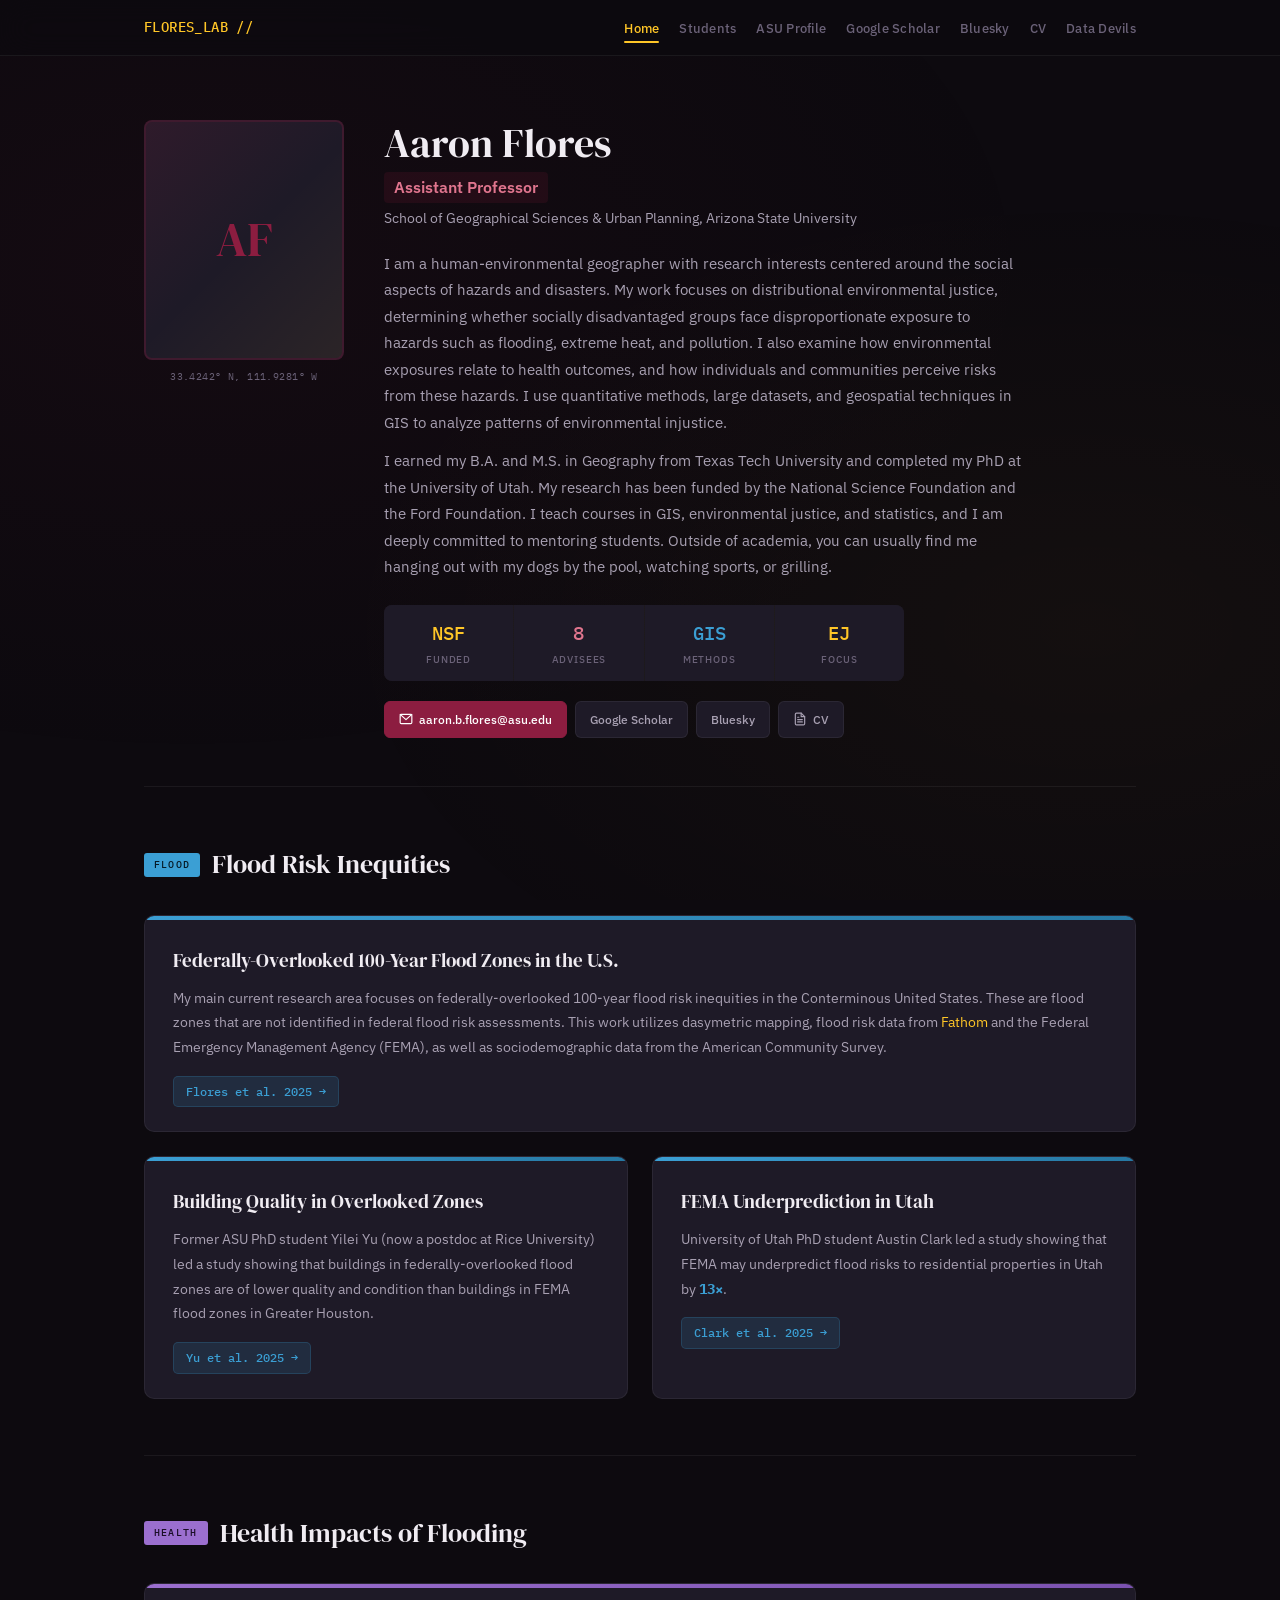
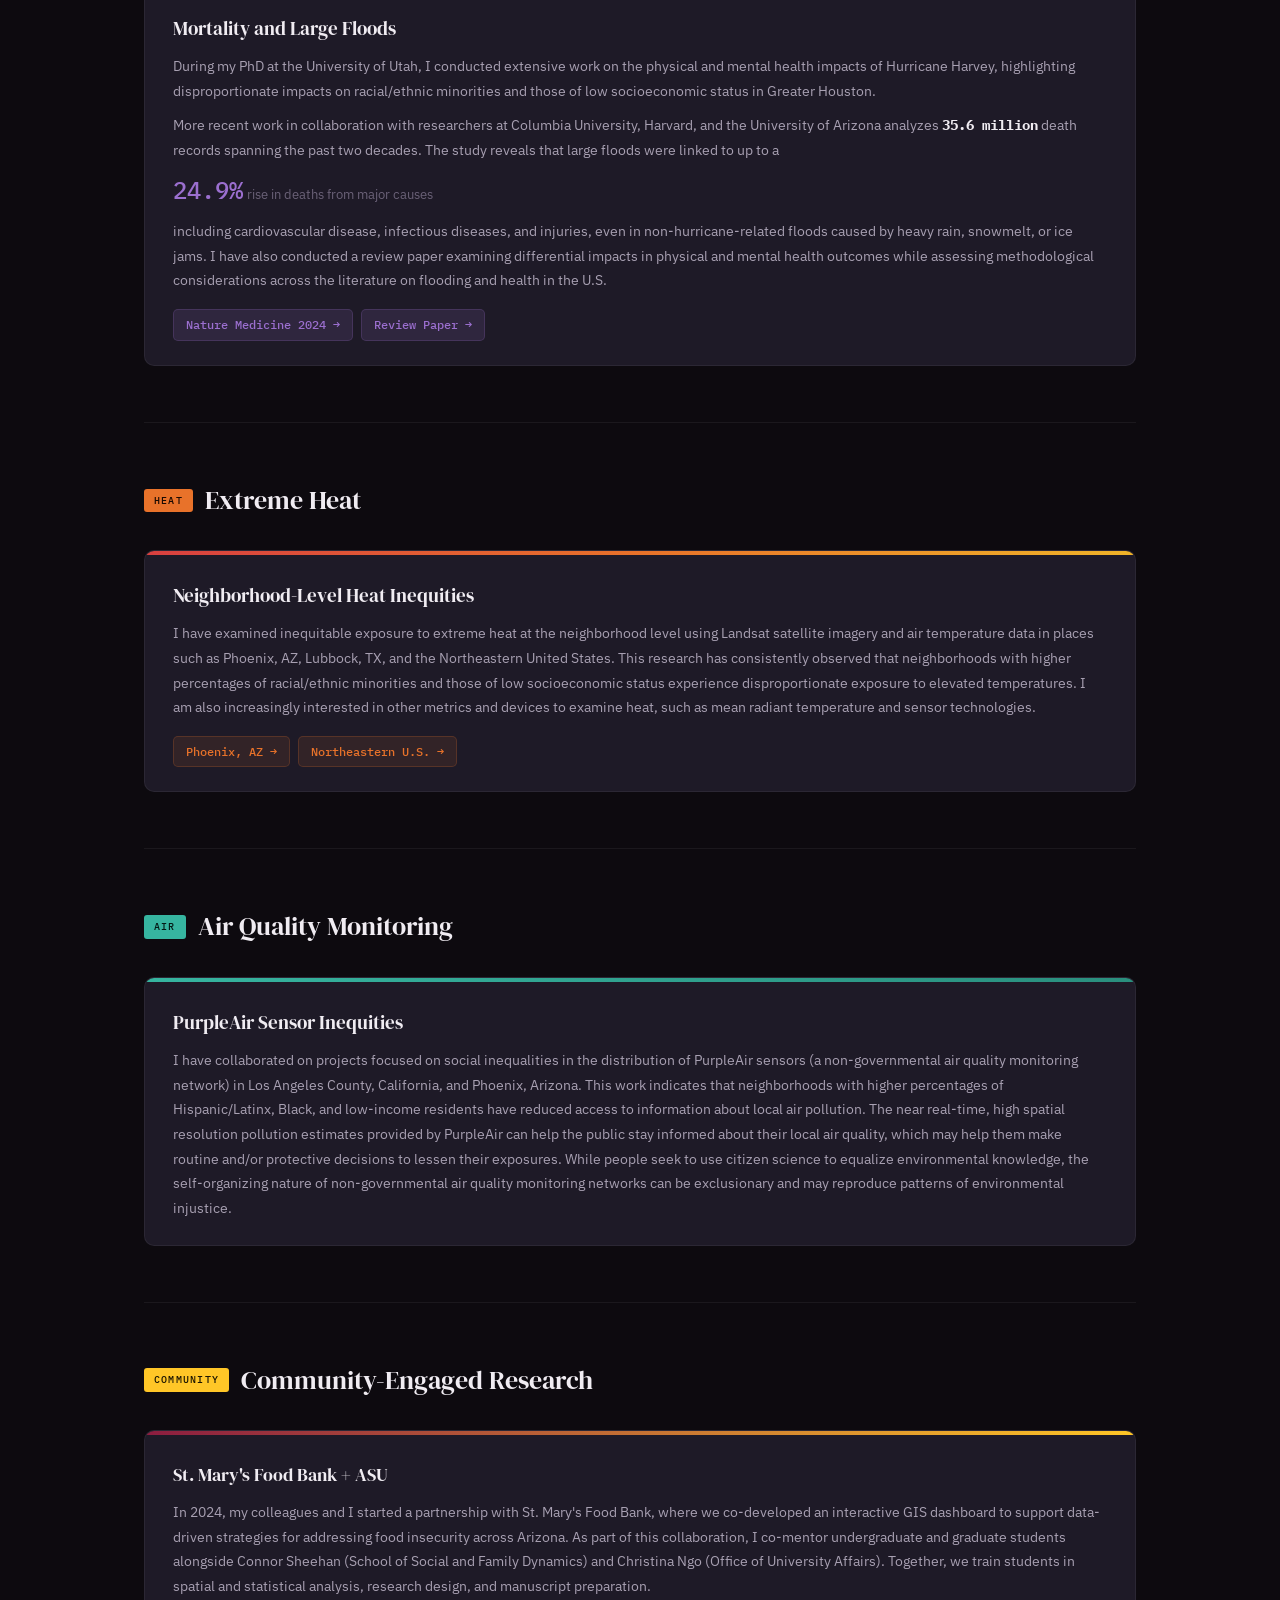
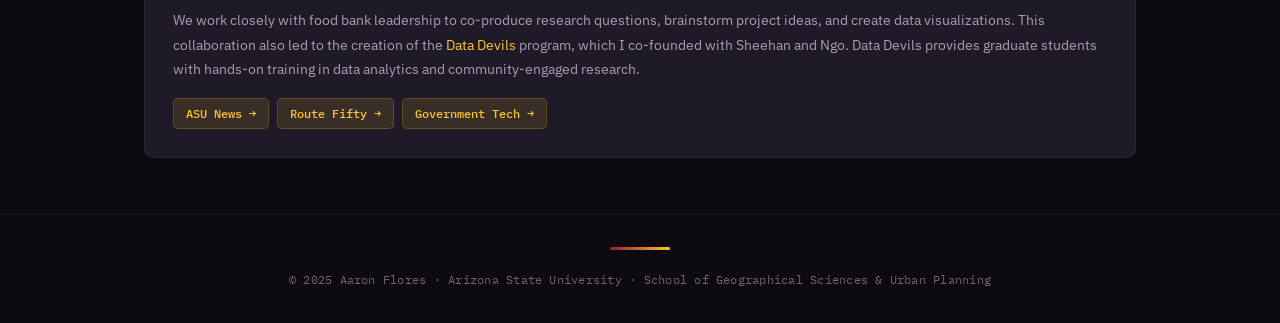
==== index.html @ 11b416b8 "initial site upload" ====
<!DOCTYPE html>
<html lang="en">
<head>
  <meta charset="UTF-8">
  <meta name="viewport" content="width=device-width, initial-scale=1.0">
  <title>Dr. Aaron Flores | Hazards, Environmental Justice & GIS</title>
  <meta name="description" content="Aaron Flores is an Assistant Professor at Arizona State University researching environmental justice, flood risk inequities, extreme heat, and health outcomes using GIS and spatial analysis.">
  <style>
/* ============================================
   Dr. Aaron Flores — Academic Site
   ASU Maroon & Gold + Hazards Theme
   ============================================ */

@import url('https://fonts.googleapis.com/css2?family=DM+Serif+Display&family=IBM+Plex+Sans:ital,wght@0,300;0,400;0,500;0,600;0,700;1,400&family=IBM+Plex+Mono:wght@400;500&display=swap');

*, *::before, *::after {
  box-sizing: border-box;
  margin: 0;
  padding: 0;
}

:root {
  /* ASU identity */
  --asu-maroon: #8C1D40;
  --asu-maroon-deep: #6A1631;
  --asu-maroon-glow: rgba(140, 29, 64, 0.15);
  --asu-maroon-subtle: rgba(140, 29, 64, 0.08);
  --asu-gold: #FFC627;
  --asu-gold-dim: #D4A520;
  --asu-gold-glow: rgba(255, 198, 39, 0.12);
  --asu-gold-subtle: rgba(255, 198, 39, 0.06);

  /* Core darks */
  --bg-deep: #0D0A0F;
  --bg-primary: #110E14;
  --bg-elevated: #181520;
  --bg-card: #1E1A27;
  --bg-card-hover: #252131;

  /* Hazard palette */
  --flood-blue: #3B9FD4;
  --flood-blue-dim: #2678A3;
  --flood-blue-glow: rgba(59, 159, 212, 0.14);

  --health-purple: #9B6FCF;
  --health-purple-dim: #7B52B0;
  --health-purple-glow: rgba(155, 111, 207, 0.14);

  --heat-orange: #E8722A;
  --heat-red: #D94040;
  --heat-yellow: #F0B429;

  --safe-teal: #36B5A0;
  --safe-teal-dim: rgba(54, 181, 160, 0.12);

  /* Text */
  --text-primary: #F0ECF2;
  --text-secondary: #A8A0B2;
  --text-muted: #6B6278;
  --text-accent: #FFC627;

  /* Borders */
  --border: rgba(255, 255, 255, 0.06);
  --border-accent: rgba(140, 29, 64, 0.3);
  --border-gold: rgba(255, 198, 39, 0.2);

  /* Fonts */
  --font-display: 'DM Serif Display', Georgia, serif;
  --font-body: 'IBM Plex Sans', system-ui, sans-serif;
  --font-mono: 'IBM Plex Mono', monospace;

  --max-width: 1040px;
  --nav-height: 56px;
}

html { scroll-behavior: smooth; }

body {
  font-family: var(--font-body);
  font-size: 16px;
  line-height: 1.7;
  color: var(--text-primary);
  background: var(--bg-deep);
  -webkit-font-smoothing: antialiased;
}

img { max-width: 100%; height: auto; display: block; }

a {
  color: var(--asu-gold);
  text-decoration: none;
  transition: color 0.2s;
}
a:hover { color: #FFD75C; }

::selection {
  background: rgba(140, 29, 64, 0.45);
  color: white;
}

body::before {
  content: '';
  position: fixed;
  inset: 0;
  background-image:
    radial-gradient(ellipse at 15% 30%, rgba(140, 29, 64, 0.06) 0%, transparent 55%),
    radial-gradient(ellipse at 85% 70%, rgba(255, 198, 39, 0.03) 0%, transparent 50%);
  pointer-events: none;
  z-index: 0;
}

/* ---- Navigation ---- */
.nav {
  position: sticky;
  top: 0;
  z-index: 100;
  background: rgba(13, 10, 15, 0.88);
  backdrop-filter: blur(16px);
  -webkit-backdrop-filter: blur(16px);
  border-bottom: 1px solid var(--border);
  height: var(--nav-height);
}

.nav-inner {
  max-width: var(--max-width);
  margin: 0 auto;
  padding: 0 1.5rem;
  height: 100%;
  display: flex;
  align-items: center;
  justify-content: space-between;
}

.nav-name {
  font-family: var(--font-mono);
  font-size: 0.85rem;
  font-weight: 500;
  color: var(--asu-gold);
  letter-spacing: 0.03em;
}

.nav-links {
  display: flex;
  align-items: center;
  gap: 1.25rem;
  list-style: none;
}

.nav-links a {
  font-size: 0.8rem;
  font-weight: 500;
  color: var(--text-muted);
  letter-spacing: 0.02em;
  padding: 6px 0;
  position: relative;
  transition: color 0.2s;
}
.nav-links a:hover { color: var(--text-secondary); }
.nav-links a.active { color: var(--asu-gold); }
.nav-links a.active::after {
  content: '';
  position: absolute;
  bottom: 0;
  left: 0; right: 0;
  height: 2px;
  background: var(--asu-gold);
  border-radius: 1px;
}

.nav-toggle {
  display: none;
  background: none;
  border: none;
  cursor: pointer;
  padding: 8px;
  color: var(--text-secondary);
}
.nav-toggle svg { width: 22px; height: 22px; }

/* ---- Layout ---- */
.container {
  max-width: var(--max-width);
  margin: 0 auto;
  padding: 0 1.5rem;
  position: relative;
  z-index: 1;
}

.section { padding: 3.5rem 0; }
.section + .section { border-top: 1px solid var(--border); }

/* ---- Section Headers ---- */
.section-header {
  display: flex;
  align-items: center;
  gap: 0.75rem;
  margin-bottom: 1.75rem;
}

.section-tag {
  font-family: var(--font-mono);
  font-size: 0.65rem;
  font-weight: 500;
  letter-spacing: 0.12em;
  text-transform: uppercase;
  padding: 3px 10px;
  border-radius: 3px;
  white-space: nowrap;
}

.section-tag.flood { background: var(--flood-blue); color: #061A26; }
.section-tag.health { background: var(--health-purple); color: #1A0E26; }
.section-tag.heat { background: var(--heat-orange); color: #1A0A02; }
.section-tag.air { background: var(--safe-teal); color: #041A16; }
.section-tag.community { background: var(--asu-gold); color: #1A1400; }
.section-tag.asu { background: var(--asu-maroon); color: #F0ECF2; }

.section-header h2 {
  font-family: var(--font-display);
  font-size: 1.6rem;
  font-weight: 400;
  color: var(--text-primary);
}

/* ---- Hero ---- */
.hero {
  padding: 4rem 0 3rem;
  border-bottom: 1px solid var(--border);
}

.hero-grid {
  display: grid;
  grid-template-columns: 200px 1fr;
  gap: 2.5rem;
  align-items: start;
}

.hero-photo {
  width: 200px;
  height: 240px;
  border-radius: 8px;
  object-fit: cover;
  border: 2px solid var(--border-accent);
}

.hero-photo-placeholder {
  width: 200px;
  height: 240px;
  border-radius: 8px;
  background: var(--bg-card);
  border: 2px solid var(--border-accent);
  display: flex;
  align-items: center;
  justify-content: center;
  position: relative;
  overflow: hidden;
}
.hero-photo-placeholder::before {
  content: '';
  position: absolute;
  inset: 0;
  background: linear-gradient(135deg, var(--asu-maroon-glow) 0%, transparent 50%, var(--asu-gold-subtle) 100%);
}
.hero-photo-placeholder span {
  font-family: var(--font-display);
  font-size: 3rem;
  color: var(--asu-maroon);
  position: relative;
  z-index: 1;
}

.hero-coords {
  font-family: var(--font-mono);
  font-size: 0.65rem;
  color: var(--text-muted);
  margin-top: 8px;
  text-align: center;
  letter-spacing: 0.04em;
}

.hero-text h1 {
  font-family: var(--font-display);
  font-size: 2.5rem;
  font-weight: 400;
  line-height: 1.15;
  margin-bottom: 0.35rem;
}

.hero-title-line {
  font-size: 1rem;
  font-weight: 600;
  color: #E0758E;
  background: var(--asu-maroon-glow);
  display: inline-block;
  padding: 2px 10px;
  border-radius: 4px;
  margin-bottom: 0.25rem;
}

.hero-dept {
  font-size: 0.88rem;
  color: var(--text-secondary);
  margin-bottom: 1.25rem;
}

.hero-bio {
  font-size: 0.92rem;
  color: var(--text-secondary);
  line-height: 1.8;
  max-width: 640px;
}
.hero-bio + .hero-bio { margin-top: 0.75rem; }

/* ---- Stat strip ---- */
.stat-strip {
  display: flex;
  gap: 1px;
  margin-top: 1.5rem;
  background: var(--border);
  border-radius: 8px;
  overflow: hidden;
  max-width: 520px;
}

.stat-item {
  flex: 1;
  background: var(--bg-card);
  padding: 12px 16px;
  text-align: center;
}

.stat-value {
  font-family: var(--font-mono);
  font-size: 1.2rem;
  font-weight: 500;
  color: var(--text-primary);
}
.stat-value.maroon { color: #E0758E; }
.stat-value.gold { color: var(--asu-gold); }
.stat-value.blue { color: var(--flood-blue); }
.stat-value.orange { color: var(--heat-orange); }
.stat-value.teal { color: var(--safe-teal); }
.stat-value.purple { color: var(--health-purple); }

.stat-label {
  font-size: 0.65rem;
  font-weight: 500;
  letter-spacing: 0.08em;
  text-transform: uppercase;
  color: var(--text-muted);
  margin-top: 2px;
}

/* ---- Pills ---- */
.pill-row {
  display: flex;
  flex-wrap: wrap;
  gap: 0.5rem;
  margin-top: 1.25rem;
}

.pill {
  display: inline-flex;
  align-items: center;
  gap: 6px;
  font-size: 0.78rem;
  font-weight: 500;
  padding: 7px 14px;
  border-radius: 6px;
  background: var(--bg-card);
  color: var(--text-secondary);
  border: 1px solid var(--border);
  transition: all 0.2s;
}
.pill:hover {
  background: var(--bg-card-hover);
  color: var(--text-primary);
  border-color: var(--border-gold);
}
.pill svg { width: 14px; height: 14px; flex-shrink: 0; }

.pill-accent {
  background: var(--asu-maroon);
  color: white;
  border-color: var(--asu-maroon);
}
.pill-accent:hover {
  background: var(--asu-maroon-deep);
  color: white;
  border-color: var(--asu-maroon-deep);
}

/* ---- Research Cards ---- */
.research-grid {
  display: grid;
  grid-template-columns: 1fr;
  gap: 1.5rem;
}

.research-card {
  background: var(--bg-card);
  border: 1px solid var(--border);
  border-radius: 10px;
  overflow: hidden;
  transition: border-color 0.3s, box-shadow 0.3s;
}
.research-card:hover {
  border-color: var(--border-accent);
  box-shadow: 0 4px 24px rgba(140, 29, 64, 0.08);
}

.research-card-accent { height: 4px; }
.research-card-accent.flood {
  background: linear-gradient(90deg, var(--flood-blue) 0%, var(--flood-blue-dim) 100%);
}
.research-card-accent.health {
  background: linear-gradient(90deg, var(--health-purple) 0%, var(--health-purple-dim) 100%);
}
.research-card-accent.heat {
  background: linear-gradient(90deg, var(--heat-red) 0%, var(--heat-orange) 50%, var(--heat-yellow) 100%);
}
.research-card-accent.air {
  background: linear-gradient(90deg, var(--safe-teal) 0%, #2A8F7E 100%);
}
.research-card-accent.asu {
  background: linear-gradient(90deg, var(--asu-maroon) 0%, var(--asu-gold) 100%);
}

.research-card-body {
  padding: 1.5rem 1.75rem;
}

.research-card-body h3 {
  font-family: var(--font-display);
  font-size: 1.2rem;
  font-weight: 400;
  color: var(--text-primary);
  margin-bottom: 0.6rem;
}

.research-card-body p {
  font-size: 0.88rem;
  color: var(--text-secondary);
  line-height: 1.75;
}
.research-card-body p + p { margin-top: 0.6rem; }

.research-card-img {
  width: 100%;
  height: 220px;
  object-fit: cover;
}

.pub-links {
  margin-top: 1rem;
  display: flex;
  flex-wrap: wrap;
  gap: 0.5rem;
}

.pub-link {
  font-family: var(--font-mono);
  font-size: 0.72rem;
  font-weight: 500;
  padding: 5px 12px;
  border-radius: 5px;
  transition: all 0.2s;
}

.pub-link.flood-link {
  background: var(--flood-blue-glow);
  color: var(--flood-blue);
  border: 1px solid rgba(59, 159, 212, 0.2);
}
.pub-link.flood-link:hover {
  background: var(--flood-blue);
  color: white;
  border-color: var(--flood-blue);
}

.pub-link.health-link {
  background: var(--health-purple-glow);
  color: var(--health-purple);
  border: 1px solid rgba(155, 111, 207, 0.2);
}
.pub-link.health-link:hover {
  background: var(--health-purple);
  color: white;
  border-color: var(--health-purple);
}

.pub-link.heat-link {
  background: rgba(232, 114, 42, 0.1);
  color: var(--heat-orange);
  border: 1px solid rgba(232, 114, 42, 0.2);
}
.pub-link.heat-link:hover {
  background: var(--heat-orange);
  color: white;
  border-color: var(--heat-orange);
}

.pub-link.teal-link {
  background: var(--safe-teal-dim);
  color: var(--safe-teal);
  border: 1px solid rgba(54, 181, 160, 0.2);
}
.pub-link.teal-link:hover {
  background: var(--safe-teal);
  color: white;
  border-color: var(--safe-teal);
}

/* ---- Two-column editorial ---- */
.editorial-row {
  display: grid;
  grid-template-columns: 1fr 1fr;
  gap: 1.5rem;
}

/* ---- Data callout ---- */
.data-callout {
  display: inline-flex;
  align-items: baseline;
  gap: 4px;
  margin: 0.5rem 0;
}
.data-callout .data-num {
  font-family: var(--font-mono);
  font-size: 1.5rem;
  font-weight: 500;
  color: var(--health-purple);
}
.data-callout .data-unit {
  font-size: 0.8rem;
  color: var(--text-muted);
}

/* ---- Community card ---- */
.community-card {
  background: var(--bg-card);
  border: 1px solid var(--border);
  border-radius: 10px;
  padding: 1.75rem;
  position: relative;
  overflow: hidden;
}
.community-card::before {
  content: '';
  position: absolute;
  top: 0; left: 0; right: 0;
  height: 4px;
  background: linear-gradient(90deg, var(--asu-maroon) 0%, var(--asu-gold) 100%);
}
.community-card h3 {
  font-family: var(--font-display);
  font-size: 1.15rem;
  font-weight: 400;
  color: var(--text-primary);
  margin-bottom: 0.6rem;
}
.community-card p {
  font-size: 0.88rem;
  color: var(--text-secondary);
  line-height: 1.75;
}
.community-card p + p { margin-top: 0.6rem; }

.media-links {
  margin-top: 1rem;
  display: flex;
  flex-wrap: wrap;
  gap: 0.5rem;
}

.media-link {
  font-family: var(--font-mono);
  font-size: 0.72rem;
  font-weight: 500;
  padding: 5px 12px;
  border-radius: 5px;
  background: var(--asu-gold-glow);
  color: var(--asu-gold);
  border: 1px solid var(--border-gold);
  transition: all 0.2s;
}
.media-link:hover {
  background: var(--asu-gold);
  color: #1A1400;
  border-color: var(--asu-gold);
}

/* ---- Students ---- */
.page-header { padding: 3rem 0 1rem; }
.page-header h1 {
  font-family: var(--font-display);
  font-size: 2rem;
  font-weight: 400;
}
.page-header p {
  font-size: 0.9rem;
  color: var(--text-secondary);
  margin-top: 0.4rem;
}

.students-grid {
  display: grid;
  grid-template-columns: 1fr;
  gap: 1.25rem;
}

.student-card {
  background: var(--bg-card);
  border: 1px solid var(--border);
  border-radius: 10px;
  overflow: hidden;
  display: flex;
  transition: border-color 0.3s, box-shadow 0.3s;
}
.student-card:hover {
  border-color: var(--border-accent);
  box-shadow: 0 4px 24px rgba(140, 29, 64, 0.06);
}

.student-photo {
  width: 180px;
  min-height: 220px;
  object-fit: cover;
  flex-shrink: 0;
}
.student-photo-placeholder {
  width: 180px;
  min-height: 220px;
  flex-shrink: 0;
  background: var(--bg-elevated);
  display: flex;
  align-items: center;
  justify-content: center;
  font-family: var(--font-display);
  font-size: 1.5rem;
  color: var(--text-muted);
  position: relative;
}
.student-photo-placeholder::after {
  content: '';
  position: absolute;
  inset: 0;
  background: linear-gradient(180deg, transparent 50%, var(--asu-maroon-subtle) 100%);
}

.student-info {
  padding: 1.25rem 1.5rem;
  flex: 1;
}
.student-name {
  font-family: var(--font-display);
  font-size: 1.1rem;
  font-weight: 400;
  color: var(--text-primary);
  margin-bottom: 0.2rem;
}
.student-program {
  font-family: var(--font-mono);
  font-size: 0.75rem;
  font-weight: 500;
  color: var(--asu-gold);
  margin-bottom: 0.15rem;
}
.student-committee {
  font-size: 0.75rem;
  color: var(--text-muted);
  margin-bottom: 0.65rem;
}
.student-bio {
  font-size: 0.84rem;
  color: var(--text-secondary);
  line-height: 1.75;
}

/* Alumni */
.alumni-section { padding: 2.5rem 0 3.5rem; }

.alumni-list {
  list-style: none;
  display: flex;
  flex-direction: column;
  gap: 0.75rem;
  margin-top: 1rem;
}
.alumni-item {
  display: flex;
  gap: 0.75rem;
  align-items: baseline;
  font-size: 0.88rem;
  color: var(--text-secondary);
  padding: 10px 14px;
  background: var(--bg-card);
  border-radius: 8px;
  border: 1px solid var(--border);
}
.alumni-item strong {
  color: var(--text-primary);
  font-weight: 600;
}
.alumni-degree {
  font-family: var(--font-mono);
  font-size: 0.7rem;
  font-weight: 500;
  padding: 2px 8px;
  border-radius: 4px;
  background: var(--asu-maroon-glow);
  color: #E0758E;
  white-space: nowrap;
}

/* ---- Footer ---- */
.footer {
  border-top: 1px solid var(--border);
  padding: 2rem 0;
  text-align: center;
}
.footer-inner {
  font-size: 0.75rem;
  color: var(--text-muted);
  font-family: var(--font-mono);
  letter-spacing: 0.02em;
}
.footer a { color: var(--text-muted); }
.footer a:hover { color: var(--asu-gold); }

.footer::before {
  content: '';
  display: block;
  width: 60px;
  height: 3px;
  background: linear-gradient(90deg, var(--asu-maroon), var(--asu-gold));
  border-radius: 2px;
  margin: 0 auto 1.25rem;
}

/* ---- Dashed grid line ---- */
.grid-line {
  width: 100%;
  height: 1px;
  background: repeating-linear-gradient(90deg, var(--border) 0px, var(--border) 4px, transparent 4px, transparent 8px);
  margin: 0.5rem 0;
}

/* ---- Responsive ---- */
@media (max-width: 768px) {
  .nav-links {
    display: none;
    position: absolute;
    top: var(--nav-height);
    left: 0; right: 0;
    background: rgba(13, 10, 15, 0.95);
    backdrop-filter: blur(16px);
    border-bottom: 1px solid var(--border);
    flex-direction: column;
    padding: 1rem 1.5rem;
    gap: 0.75rem;
  }
  .nav-links.open { display: flex; }
  .nav-toggle { display: block; }
  .nav-inner { position: relative; }

  .hero-grid {
    grid-template-columns: 1fr;
    text-align: center;
  }
  .hero-photo-col { justify-self: center; }
  .hero-photo, .hero-photo-placeholder { width: 160px; height: 190px; }
  .hero-bio { max-width: 100%; }
  .stat-strip { max-width: 100%; }
  .pill-row { justify-content: center; }
  .hero-text h1 { font-size: 1.8rem; }

  .editorial-row { grid-template-columns: 1fr; }

  .student-card { flex-direction: column; }
  .student-photo, .student-photo-placeholder {
    width: 100%;
    min-height: 140px;
    height: 140px;
  }
}

@media (max-width: 480px) {
  .stat-strip { flex-wrap: wrap; }
  .stat-item { flex: 1 1 45%; }
}

</style>
</head>
<body>

  <!-- Navigation -->
  <nav class="nav">
    <div class="nav-inner">
      <a href="index.html" class="nav-name">FLORES_LAB //</a>
      <button class="nav-toggle" aria-label="Toggle navigation" onclick="document.querySelector('.nav-links').classList.toggle('open')">
        <svg viewBox="0 0 24 24" fill="none" stroke="currentColor" stroke-width="2" stroke-linecap="round">
          <line x1="3" y1="6" x2="21" y2="6"/>
          <line x1="3" y1="12" x2="21" y2="12"/>
          <line x1="3" y1="18" x2="21" y2="18"/>
        </svg>
      </button>
      <ul class="nav-links">
        <li><a href="index.html" class="active">Home</a></li>
        <li><a href="students.html">Students</a></li>
        <li><a href="https://search.asu.edu/profile/3269825" target="_blank" rel="noopener">ASU Profile</a></li>
        <li><a href="https://scholar.google.com/citations?user=OSSzZk4AAAAJ&hl=en&oi=ao" target="_blank" rel="noopener">Google Scholar</a></li>
        <li><a href="https://bsky.app/profile/aaflores.bsky.social" target="_blank" rel="noopener">Bluesky</a></li>
        <li><a href="files/Flores_CV.pdf" target="_blank" rel="noopener">CV</a></li>
        <li><a href="https://thesanfordschool.asu.edu/data-devils" target="_blank" rel="noopener">Data Devils</a></li>
      </ul>
    </div>
  </nav>

  <main class="container">

    <!-- ==================== HERO ==================== -->
    <section class="hero">
      <div class="hero-grid">
        <div class="hero-photo-col">
          <!-- Replace with your photo: <img src="images/headshot.jpg" alt="Dr. Aaron Flores" class="hero-photo"> -->
          <div class="hero-photo-placeholder"><span>AF</span></div>
          <p class="hero-coords">33.4242&deg; N, 111.9281&deg; W</p>
        </div>
        <div class="hero-text">
          <h1>Aaron Flores</h1>
          <p class="hero-title-line">Assistant Professor</p>
          <p class="hero-dept">School of Geographical Sciences &amp; Urban Planning, Arizona State University</p>

          <p class="hero-bio">
            I am a human-environmental geographer with research interests centered around the social aspects of hazards and disasters. My work focuses on distributional environmental justice, determining whether socially disadvantaged groups face disproportionate exposure to hazards such as flooding, extreme heat, and pollution. I also examine how environmental exposures relate to health outcomes, and how individuals and communities perceive risks from these hazards. I use quantitative methods, large datasets, and geospatial techniques in GIS to analyze patterns of environmental injustice.
          </p>
          <p class="hero-bio">
            I earned my B.A. and M.S. in Geography from Texas Tech University and completed my PhD at the University of Utah. My research has been funded by the National Science Foundation and the Ford Foundation. I teach courses in GIS, environmental justice, and statistics, and I am deeply committed to mentoring students. Outside of academia, you can usually find me hanging out with my dogs by the pool, watching sports, or grilling.
          </p>

          <!-- Stat strip -->
          <div class="stat-strip">
            <div class="stat-item">
              <div class="stat-value gold">NSF</div>
              <div class="stat-label">Funded</div>
            </div>
            <div class="stat-item">
              <div class="stat-value maroon">8</div>
              <div class="stat-label">Advisees</div>
            </div>
            <div class="stat-item">
              <div class="stat-value blue">GIS</div>
              <div class="stat-label">Methods</div>
            </div>
            <div class="stat-item">
              <div class="stat-value gold">EJ</div>
              <div class="stat-label">Focus</div>
            </div>
          </div>

          <div class="pill-row">
            <a href="mailto:aaron.b.flores@asu.edu" class="pill pill-accent">
              <svg viewBox="0 0 24 24" fill="none" stroke="currentColor" stroke-width="2" stroke-linecap="round" stroke-linejoin="round"><rect x="2" y="4" width="20" height="16" rx="2"/><path d="M22 4L12 13 2 4"/></svg>
              aaron.b.flores@asu.edu
            </a>
            <a href="https://scholar.google.com/citations?user=OSSzZk4AAAAJ&hl=en&oi=ao" target="_blank" rel="noopener" class="pill">Google Scholar</a>
            <a href="https://bsky.app/profile/aaflores.bsky.social" target="_blank" rel="noopener" class="pill">Bluesky</a>
            <a href="files/Flores_CV.pdf" target="_blank" rel="noopener" class="pill">
              <svg viewBox="0 0 24 24" fill="none" stroke="currentColor" stroke-width="2" stroke-linecap="round" stroke-linejoin="round"><path d="M14 2H6a2 2 0 0 0-2 2v16a2 2 0 0 0 2 2h12a2 2 0 0 0 2-2V8z"/><polyline points="14 2 14 8 20 8"/><line x1="16" y1="13" x2="8" y2="13"/><line x1="16" y1="17" x2="8" y2="17"/><polyline points="10 9 9 9 8 9"/></svg>
              CV
            </a>
          </div>
        </div>
      </div>
    </section>

    <!-- ==================== FLOOD RISK ==================== -->
    <section class="section" id="flood-risk">
      <div class="section-header">
        <span class="section-tag flood">Flood</span>
        <h2>Flood Risk Inequities</h2>
      </div>
      <div class="research-grid">
        <div class="research-card">
          <div class="research-card-accent flood"></div>
          <!-- Replace: <img src="images/flood-risk.jpg" alt="Flood risk map of the U.S." class="research-card-img"> -->
          <div class="research-card-body">
            <h3>Federally-Overlooked 100-Year Flood Zones in the U.S.</h3>
            <p>
              My main current research area focuses on federally-overlooked 100-year flood risk inequities in the Conterminous United States. These are flood zones that are not identified in federal flood risk assessments. This work utilizes dasymetric mapping, flood risk data from <a href="https://www.fathom.global/" target="_blank" rel="noopener">Fathom</a> and the Federal Emergency Management Agency (FEMA), as well as sociodemographic data from the American Community Survey.
            </p>
            <div class="pub-links">
              <a href="https://doi.org/10.1038/s41598-025-95120-9" target="_blank" rel="noopener" class="pub-link flood-link">Flores et al. 2025 &rarr;</a>
            </div>
          </div>
        </div>

        <div class="editorial-row">
          <div class="research-card">
            <div class="research-card-accent flood"></div>
            <div class="research-card-body">
              <h3>Building Quality in Overlooked Zones</h3>
              <p>
                Former ASU PhD student Yilei Yu (now a postdoc at Rice University) led a study showing that buildings in federally-overlooked flood zones are of lower quality and condition than buildings in FEMA flood zones in Greater Houston.
              </p>
              <div class="pub-links">
                <a href="https://doi.org/10.1007/s11111-025-00485-8" target="_blank" rel="noopener" class="pub-link flood-link">Yu et al. 2025 &rarr;</a>
              </div>
            </div>
          </div>
          <div class="research-card">
            <div class="research-card-accent flood"></div>
            <div class="research-card-body">
              <h3>FEMA Underprediction in Utah</h3>
              <p>
                University of Utah PhD student Austin Clark led a study showing that FEMA may underpredict flood risks to residential properties in Utah by <strong style="color: var(--flood-blue); font-family: var(--font-mono);">13&times;</strong>.
              </p>
              <div class="pub-links">
                <a href="https://doi.org/10.1016/j.ijdrr.2025.105247" target="_blank" rel="noopener" class="pub-link flood-link">Clark et al. 2025 &rarr;</a>
              </div>
            </div>
          </div>
        </div>
      </div>
    </section>

    <!-- ==================== HEALTH IMPACTS ==================== -->
    <section class="section" id="health">
      <div class="section-header">
        <span class="section-tag health">Health</span>
        <h2>Health Impacts of Flooding</h2>
      </div>
      <div class="research-card">
        <div class="research-card-accent health"></div>
        <div class="research-card-body">
          <h3>Mortality and Large Floods</h3>
          <p>
            During my PhD at the University of Utah, I conducted extensive work on the physical and mental health impacts of Hurricane Harvey, highlighting disproportionate impacts on racial/ethnic minorities and those of low socioeconomic status in Greater Houston.
          </p>
          <p>
            More recent work in collaboration with researchers at Columbia University, Harvard, and the University of Arizona analyzes <strong style="color: var(--text-primary); font-family: var(--font-mono);">35.6 million</strong> death records spanning the past two decades. The study reveals that large floods were linked to up to a
          </p>
          <div class="data-callout">
            <span class="data-num">24.9%</span>
            <span class="data-unit">rise in deaths from major causes</span>
          </div>
          <p>
            including cardiovascular disease, infectious diseases, and injuries, even in non-hurricane-related floods caused by heavy rain, snowmelt, or ice jams. I have also conducted a review paper examining differential impacts in physical and mental health outcomes while assessing methodological considerations across the literature on flooding and health in the U.S.
          </p>
          <div class="pub-links">
            <a href="https://doi.org/10.1038/s41591-024-03358-z" target="_blank" rel="noopener" class="pub-link health-link">Nature Medicine 2024 &rarr;</a>
            <a href="https://doi.org/10.1007/s40572-024-00446-7" target="_blank" rel="noopener" class="pub-link health-link">Review Paper &rarr;</a>
          </div>
        </div>
      </div>
    </section>

    <!-- ==================== EXTREME HEAT ==================== -->
    <section class="section" id="heat">
      <div class="section-header">
        <span class="section-tag heat">Heat</span>
        <h2>Extreme Heat</h2>
      </div>
      <div class="research-card">
        <div class="research-card-accent heat"></div>
        <div class="research-card-body">
          <h3>Neighborhood-Level Heat Inequities</h3>
          <p>
            I have examined inequitable exposure to extreme heat at the neighborhood level using Landsat satellite imagery and air temperature data in places such as Phoenix, AZ, Lubbock, TX, and the Northeastern United States. This research has consistently observed that neighborhoods with higher percentages of racial/ethnic minorities and those of low socioeconomic status experience disproportionate exposure to elevated temperatures. I am also increasingly interested in other metrics and devices to examine heat, such as mean radiant temperature and sensor technologies.
          </p>
          <div class="pub-links">
            <a href="https://doi.org/10.1016/j.uclim.2024.102276" target="_blank" rel="noopener" class="pub-link heat-link">Phoenix, AZ &rarr;</a>
            <a href="https://doi.org/10.1016/j.envres.2021.111805" target="_blank" rel="noopener" class="pub-link heat-link">Northeastern U.S. &rarr;</a>
          </div>
        </div>
      </div>
    </section>

    <!-- ==================== AIR QUALITY ==================== -->
    <section class="section" id="air">
      <div class="section-header">
        <span class="section-tag air">Air</span>
        <h2>Air Quality Monitoring</h2>
      </div>
      <div class="research-card">
        <div class="research-card-accent air"></div>
        <div class="research-card-body">
          <h3>PurpleAir Sensor Inequities</h3>
          <p>
            I have collaborated on projects focused on social inequalities in the distribution of PurpleAir sensors (a non-governmental air quality monitoring network) in Los Angeles County, California, and Phoenix, Arizona. This work indicates that neighborhoods with higher percentages of Hispanic/Latinx, Black, and low-income residents have reduced access to information about local air pollution. The near real-time, high spatial resolution pollution estimates provided by PurpleAir can help the public stay informed about their local air quality, which may help them make routine and/or protective decisions to lessen their exposures. While people seek to use citizen science to equalize environmental knowledge, the self-organizing nature of non-governmental air quality monitoring networks can be exclusionary and may reproduce patterns of environmental injustice.
          </p>
        </div>
      </div>
    </section>

    <!-- ==================== COMMUNITY ==================== -->
    <section class="section" id="community">
      <div class="section-header">
        <span class="section-tag community">Community</span>
        <h2>Community-Engaged Research</h2>
      </div>
      <div class="community-card">
        <h3>St. Mary's Food Bank + ASU</h3>
        <p>
          In 2024, my colleagues and I started a partnership with St. Mary's Food Bank, where we co-developed an interactive GIS dashboard to support data-driven strategies for addressing food insecurity across Arizona. As part of this collaboration, I co-mentor undergraduate and graduate students alongside Connor Sheehan (School of Social and Family Dynamics) and Christina Ngo (Office of University Affairs). Together, we train students in spatial and statistical analysis, research design, and manuscript preparation.
        </p>
        <p>
          We work closely with food bank leadership to co-produce research questions, brainstorm project ideas, and create data visualizations. This collaboration also led to the creation of the <a href="https://thesanfordschool.asu.edu/data-devils" target="_blank" rel="noopener">Data Devils</a> program, which I co-founded with Sheehan and Ngo. Data Devils provides graduate students with hands-on training in data analytics and community-engaged research.
        </p>
        <div class="media-links">
          <a href="https://news.asu.edu/20241206-science-and-technology-asu-partners-st-marys-food-bank-develop-innovative-dashboard" target="_blank" rel="noopener" class="media-link">ASU News &rarr;</a>
          <a href="https://www.route-fifty.com/management/2025/06/food-insecurity-creeps-data-helps-food-banks-cater-those-need/405891/" target="_blank" rel="noopener" class="media-link">Route Fifty &rarr;</a>
          <a href="https://www.govtech.com/health/gis-supports-informs-bringing-food-to-arizona-tribal-nations" target="_blank" rel="noopener" class="media-link">Government Tech &rarr;</a>
        </div>
      </div>
    </section>

  </main>

  <!-- Footer -->
  <footer class="footer">
    <div class="container">
      <div class="footer-inner">
        &copy; 2025 Aaron Flores &middot; Arizona State University &middot; School of Geographical Sciences &amp; Urban Planning
      </div>
    </div>
  </footer>

</body>
</html>
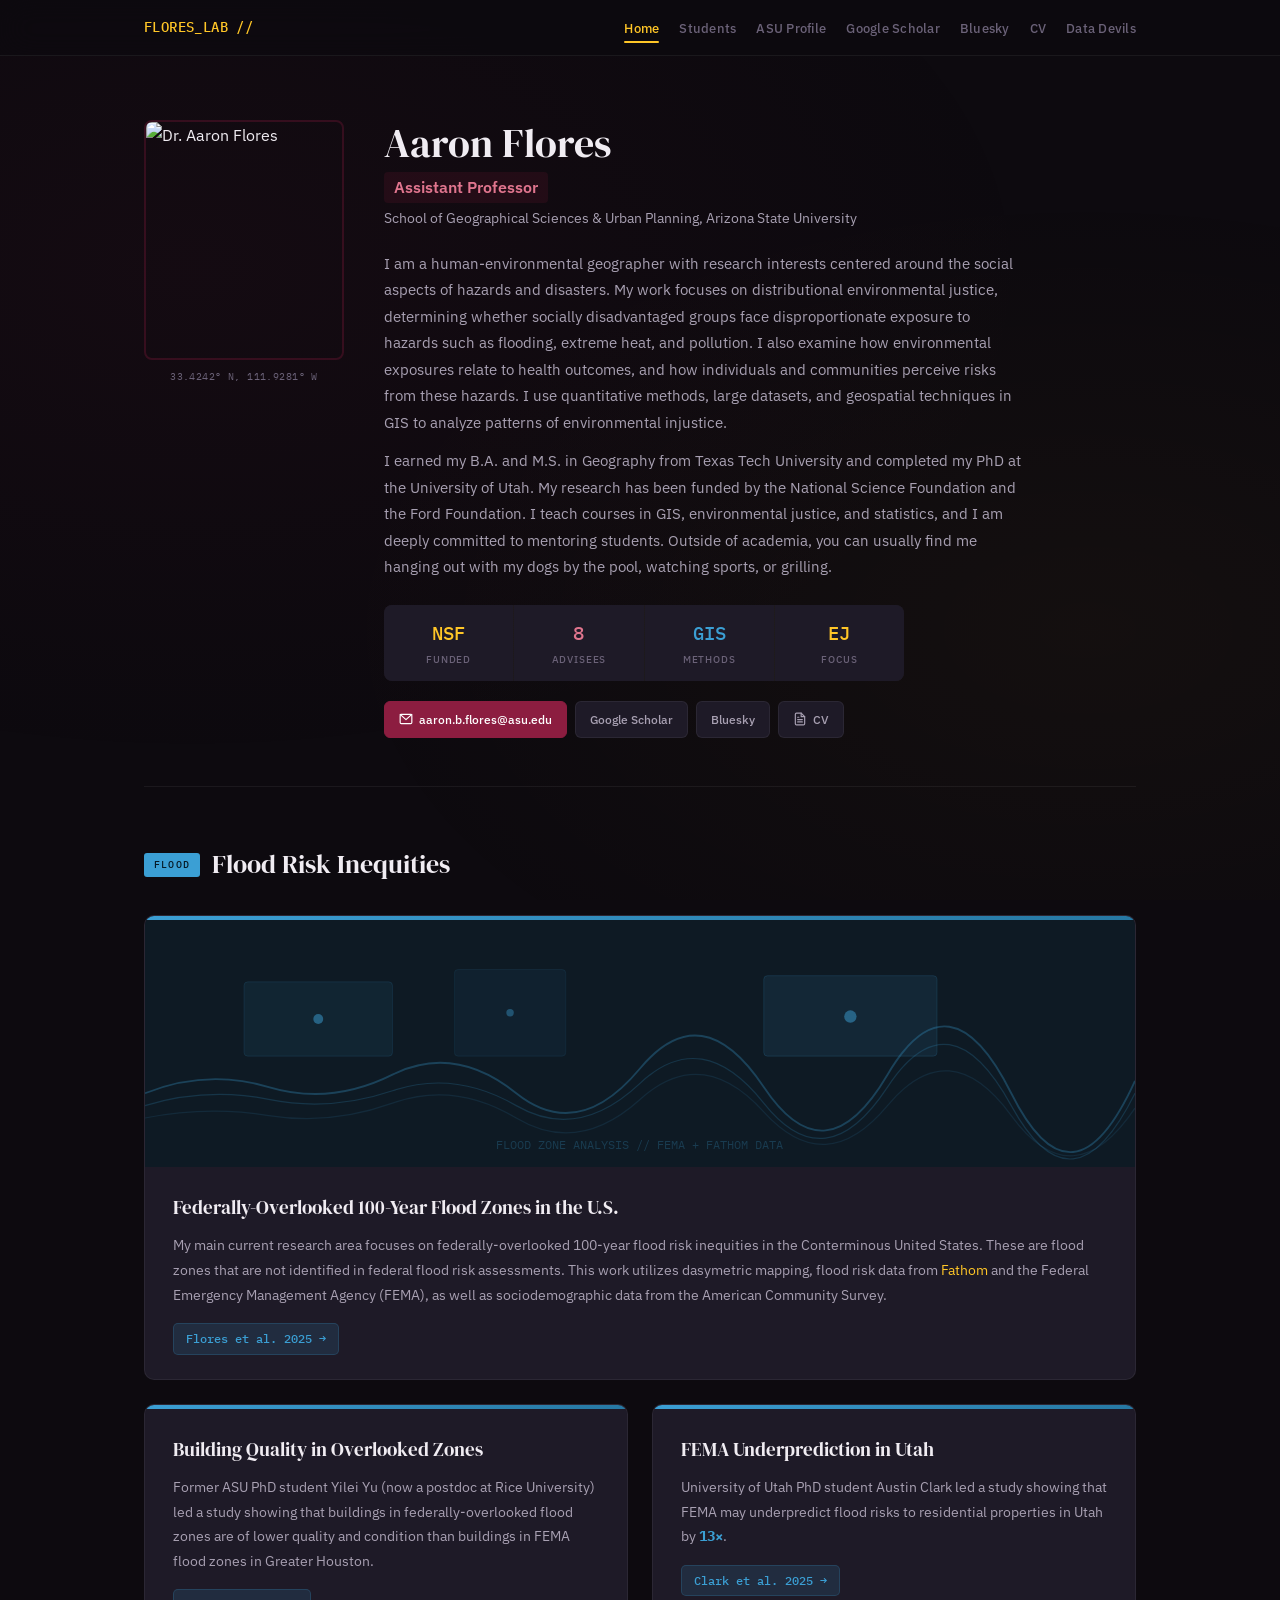
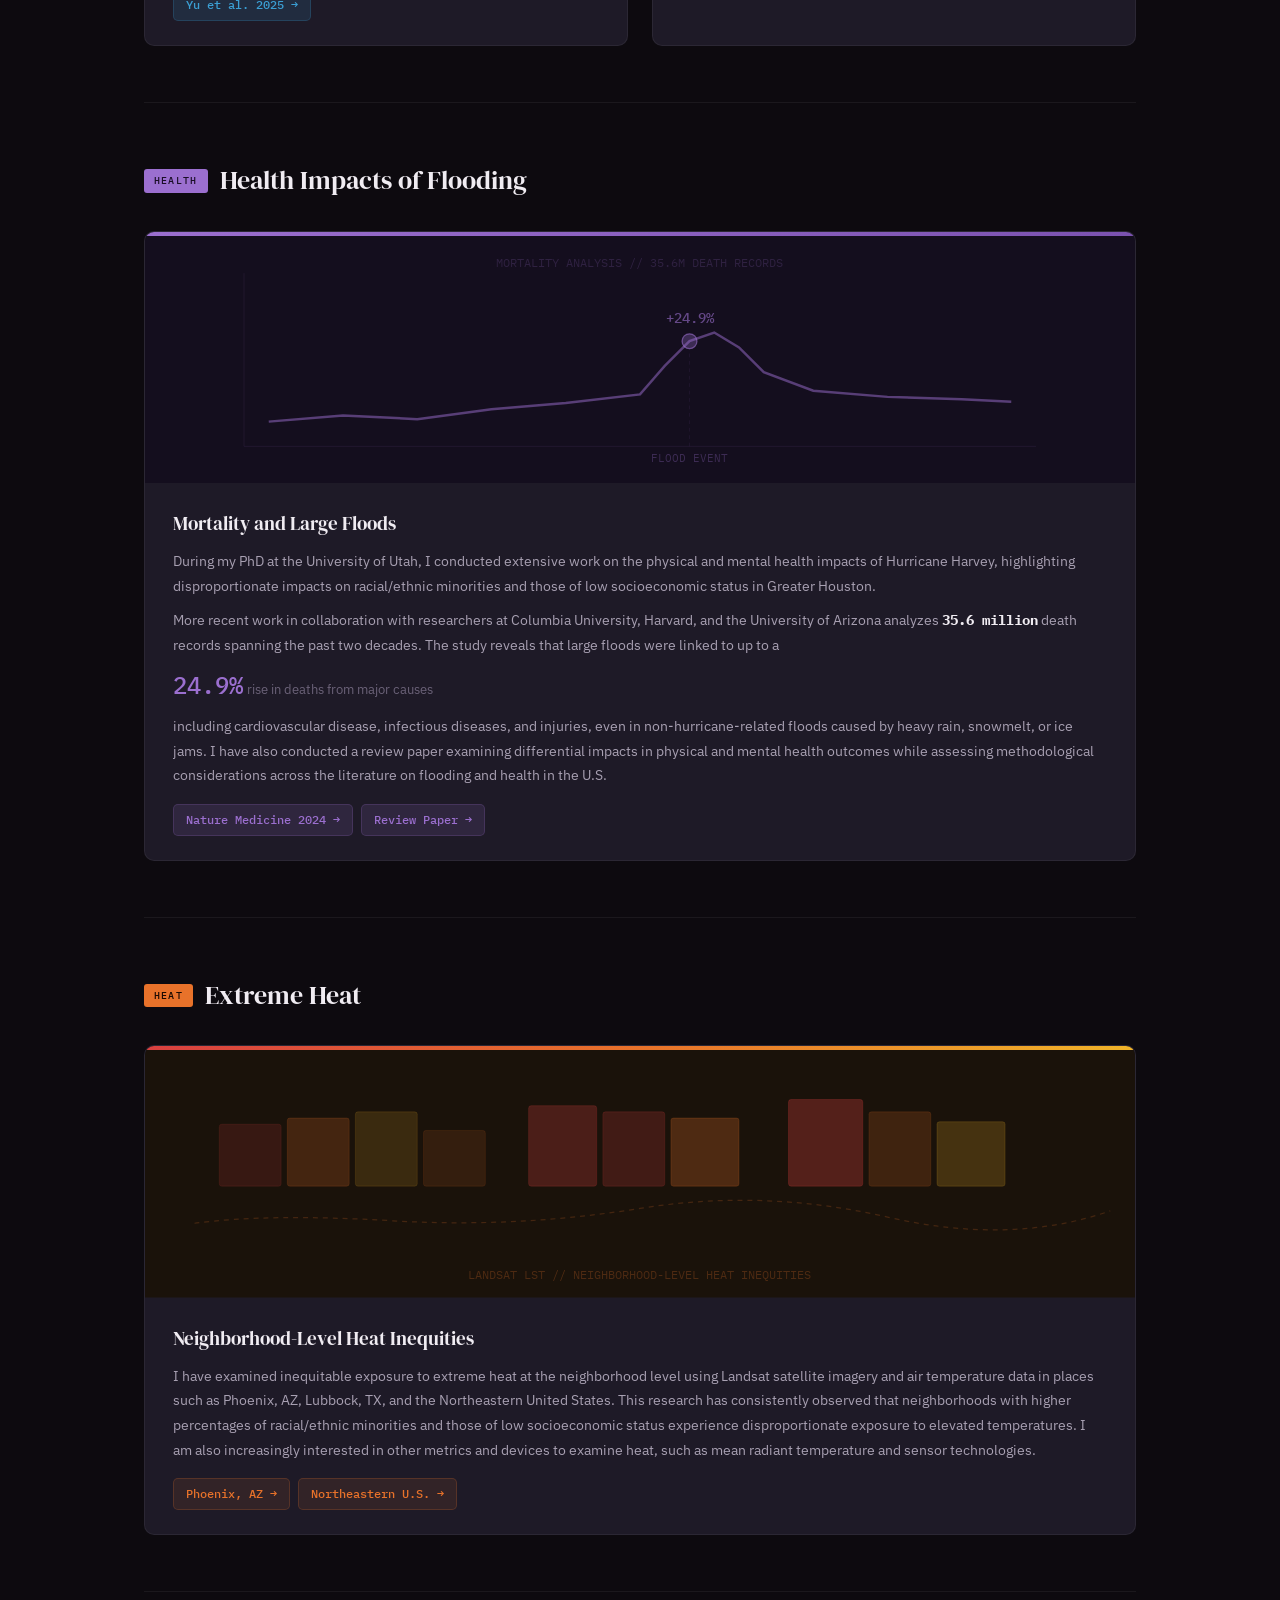
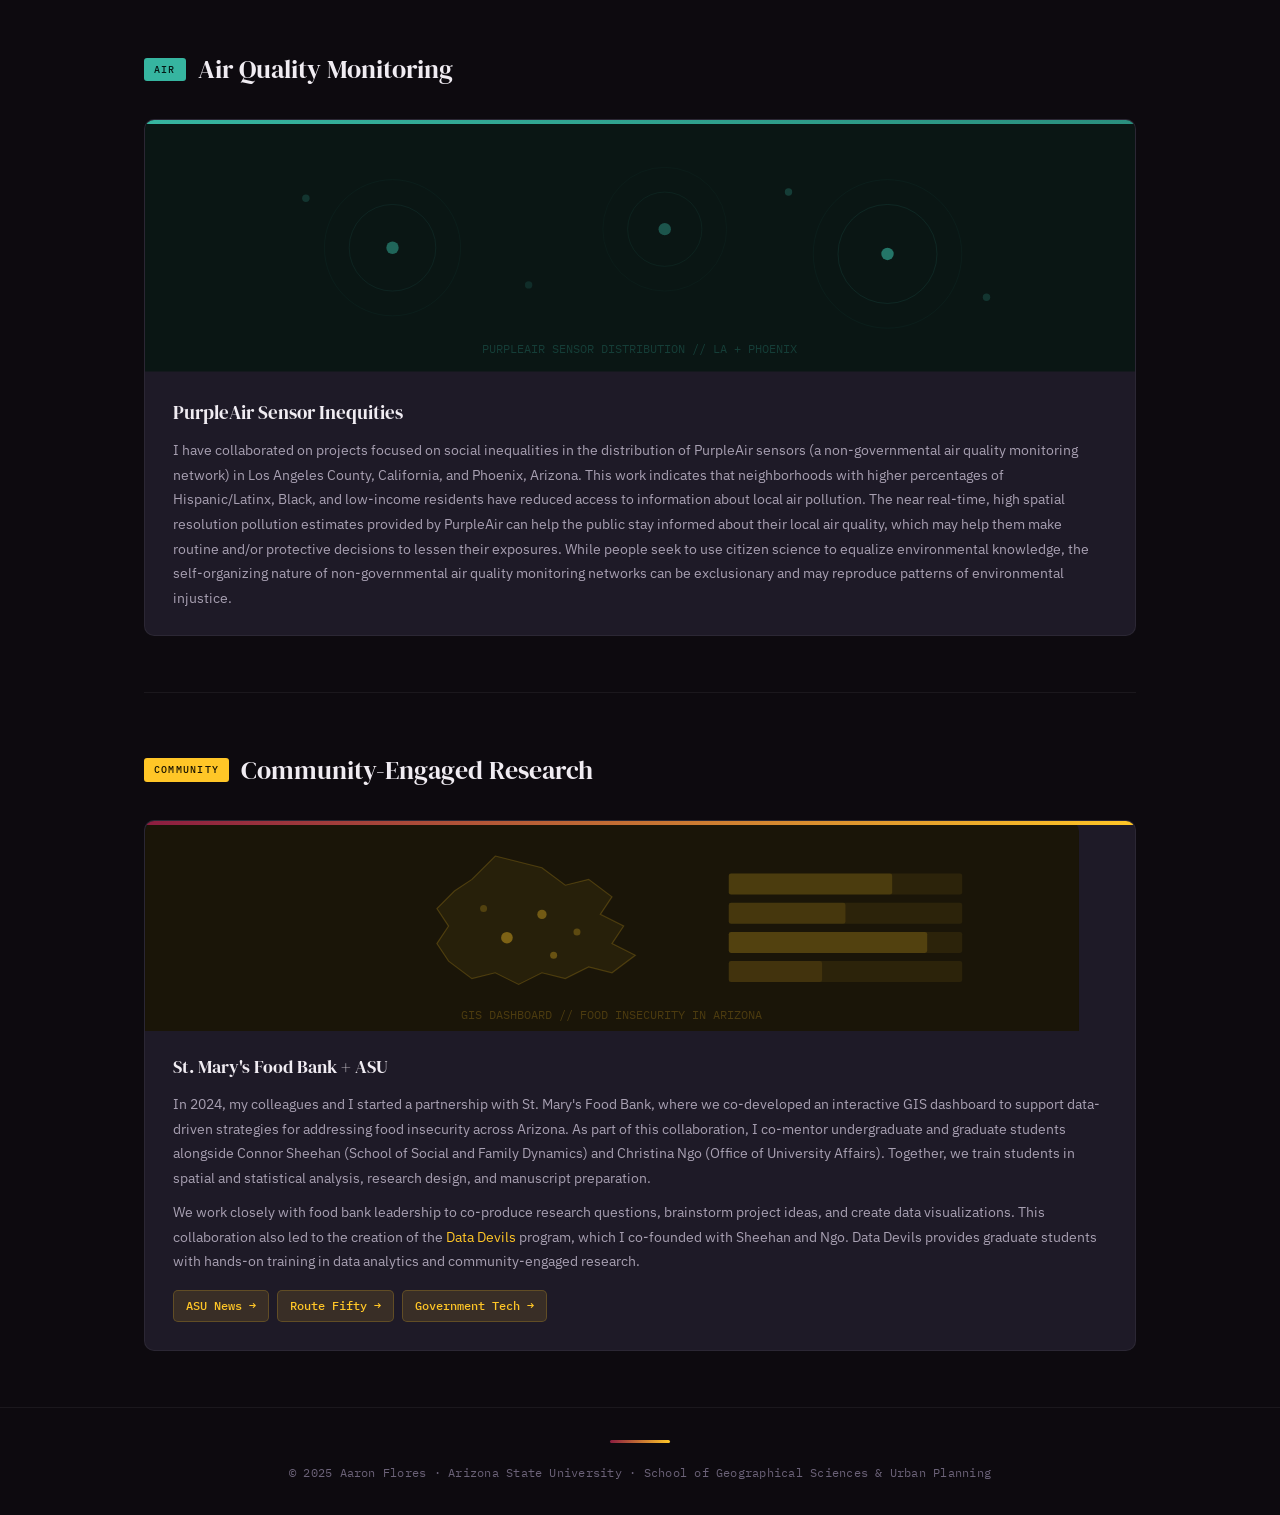
==== commit 2c7b72c4: "Update index.html" ====
--- a/index.html
+++ b/index.html
@@ -449,6 +449,16 @@
   width: 100%;
   height: 220px;
   object-fit: cover;
+}
+
+.research-img-placeholder {
+  width: 100%;
+  overflow: hidden;
+}
+.research-img-placeholder svg {
+  width: 100%;
+  height: auto;
+  display: block;
 }
 
 .pub-links {
@@ -823,8 +833,7 @@
     <section class="hero">
       <div class="hero-grid">
         <div class="hero-photo-col">
-          <!-- Replace with your photo: <img src="images/headshot.jpg" alt="Dr. Aaron Flores" class="hero-photo"> -->
-          <div class="hero-photo-placeholder"><span>AF</span></div>
+          <img src="images/aaron.jpg" alt="Dr. Aaron Flores" class="hero-photo">
           <p class="hero-coords">33.4242&deg; N, 111.9281&deg; W</p>
         </div>
         <div class="hero-text">
@@ -839,7 +848,6 @@
             I earned my B.A. and M.S. in Geography from Texas Tech University and completed my PhD at the University of Utah. My research has been funded by the National Science Foundation and the Ford Foundation. I teach courses in GIS, environmental justice, and statistics, and I am deeply committed to mentoring students. Outside of academia, you can usually find me hanging out with my dogs by the pool, watching sports, or grilling.
           </p>
 
-          <!-- Stat strip -->
           <div class="stat-strip">
             <div class="stat-item">
               <div class="stat-value gold">NSF</div>
@@ -884,7 +892,22 @@
       <div class="research-grid">
         <div class="research-card">
           <div class="research-card-accent flood"></div>
-          <!-- Replace: <img src="images/flood-risk.jpg" alt="Flood risk map of the U.S." class="research-card-img"> -->
+          <!-- Replace with your research map when ready: <img src="images/flood-risk.jpg" alt="Flood risk map of the U.S." class="research-card-img"> -->
+          <div class="research-img-placeholder flood-placeholder">
+            <svg viewBox="0 0 800 200" xmlns="http://www.w3.org/2000/svg">
+              <rect width="800" height="200" fill="#0E1A24"/>
+              <path d="M0 140 Q50 120 100 135 T200 125 T300 140 T400 120 T500 135 T600 125 T700 140 T800 130" fill="none" stroke="rgba(59,159,212,0.3)" stroke-width="1.5"/>
+              <path d="M0 150 Q50 135 100 145 T200 138 T300 150 T400 132 T500 148 T600 135 T700 150 T800 140" fill="none" stroke="rgba(59,159,212,0.2)" stroke-width="1"/>
+              <path d="M0 160 Q50 150 100 158 T200 148 T300 160 T400 145 T500 155 T600 150 T700 158 T800 152" fill="none" stroke="rgba(59,159,212,0.12)" stroke-width="1"/>
+              <rect x="80" y="50" width="120" height="60" rx="3" fill="rgba(59,159,212,0.08)" stroke="rgba(59,159,212,0.2)" stroke-width="0.5"/>
+              <rect x="250" y="40" width="90" height="70" rx="3" fill="rgba(59,159,212,0.06)" stroke="rgba(59,159,212,0.15)" stroke-width="0.5"/>
+              <rect x="500" y="45" width="140" height="65" rx="3" fill="rgba(59,159,212,0.1)" stroke="rgba(59,159,212,0.25)" stroke-width="0.5"/>
+              <circle cx="140" cy="80" r="4" fill="rgba(59,159,212,0.5)"/>
+              <circle cx="295" cy="75" r="3" fill="rgba(59,159,212,0.4)"/>
+              <circle cx="570" cy="78" r="5" fill="rgba(59,159,212,0.5)"/>
+              <text x="400" y="185" text-anchor="middle" fill="rgba(59,159,212,0.25)" font-family="'IBM Plex Mono', monospace" font-size="10">FLOOD ZONE ANALYSIS // FEMA + FATHOM DATA</text>
+            </svg>
+          </div>
           <div class="research-card-body">
             <h3>Federally-Overlooked 100-Year Flood Zones in the U.S.</h3>
             <p>
@@ -933,6 +956,20 @@
       </div>
       <div class="research-card">
         <div class="research-card-accent health"></div>
+        <!-- Replace: <img src="images/health-flooding.jpg" alt="Health impacts of flooding research" class="research-card-img"> -->
+        <div class="research-img-placeholder health-placeholder">
+          <svg viewBox="0 0 800 200" xmlns="http://www.w3.org/2000/svg">
+            <rect width="800" height="200" fill="#140E1E"/>
+            <line x1="80" y1="170" x2="80" y2="30" stroke="rgba(155,111,207,0.15)" stroke-width="0.5"/>
+            <line x1="80" y1="170" x2="720" y2="170" stroke="rgba(155,111,207,0.15)" stroke-width="0.5"/>
+            <path d="M100 150 L160 145 L220 148 L280 140 L340 135 L400 128 L420 105 L440 85 L460 78 L480 90 L500 110 L540 125 L600 130 L660 132 L700 134" fill="none" stroke="rgba(155,111,207,0.5)" stroke-width="2"/>
+            <circle cx="440" cy="85" r="6" fill="rgba(155,111,207,0.3)" stroke="rgba(155,111,207,0.6)" stroke-width="1"/>
+            <text x="440" y="70" text-anchor="middle" fill="rgba(155,111,207,0.6)" font-family="'IBM Plex Mono', monospace" font-size="11" font-weight="500">+24.9%</text>
+            <line x1="440" y1="170" x2="440" y2="91" stroke="rgba(155,111,207,0.12)" stroke-width="0.5" stroke-dasharray="3,3"/>
+            <text x="440" y="183" text-anchor="middle" fill="rgba(155,111,207,0.3)" font-family="'IBM Plex Mono', monospace" font-size="9">FLOOD EVENT</text>
+            <text x="400" y="25" text-anchor="middle" fill="rgba(155,111,207,0.2)" font-family="'IBM Plex Mono', monospace" font-size="10">MORTALITY ANALYSIS // 35.6M DEATH RECORDS</text>
+          </svg>
+        </div>
         <div class="research-card-body">
           <h3>Mortality and Large Floods</h3>
           <p>
@@ -964,6 +1001,24 @@
       </div>
       <div class="research-card">
         <div class="research-card-accent heat"></div>
+        <!-- Replace: <img src="images/extreme-heat.jpg" alt="Extreme heat research" class="research-card-img"> -->
+        <div class="research-img-placeholder heat-placeholder">
+          <svg viewBox="0 0 800 200" xmlns="http://www.w3.org/2000/svg">
+            <rect width="800" height="200" fill="#1A120A"/>
+            <rect x="60" y="60" width="50" height="50" rx="2" fill="rgba(217,64,64,0.15)" stroke="rgba(217,64,64,0.2)" stroke-width="0.5"/>
+            <rect x="115" y="55" width="50" height="55" rx="2" fill="rgba(232,114,42,0.2)" stroke="rgba(232,114,42,0.25)" stroke-width="0.5"/>
+            <rect x="170" y="50" width="50" height="60" rx="2" fill="rgba(240,180,41,0.15)" stroke="rgba(240,180,41,0.2)" stroke-width="0.5"/>
+            <rect x="225" y="65" width="50" height="45" rx="2" fill="rgba(232,114,42,0.12)" stroke="rgba(232,114,42,0.18)" stroke-width="0.5"/>
+            <rect x="310" y="45" width="55" height="65" rx="2" fill="rgba(217,64,64,0.25)" stroke="rgba(217,64,64,0.3)" stroke-width="0.5"/>
+            <rect x="370" y="50" width="50" height="60" rx="2" fill="rgba(217,64,64,0.2)" stroke="rgba(217,64,64,0.25)" stroke-width="0.5"/>
+            <rect x="425" y="55" width="55" height="55" rx="2" fill="rgba(232,114,42,0.25)" stroke="rgba(232,114,42,0.3)" stroke-width="0.5"/>
+            <rect x="520" y="40" width="60" height="70" rx="2" fill="rgba(217,64,64,0.3)" stroke="rgba(217,64,64,0.35)" stroke-width="0.5"/>
+            <rect x="585" y="50" width="50" height="60" rx="2" fill="rgba(232,114,42,0.18)" stroke="rgba(232,114,42,0.22)" stroke-width="0.5"/>
+            <rect x="640" y="58" width="55" height="52" rx="2" fill="rgba(240,180,41,0.2)" stroke="rgba(240,180,41,0.25)" stroke-width="0.5"/>
+            <path d="M40 140 Q100 132 200 138 T400 128 T600 135 T780 130" fill="none" stroke="rgba(232,114,42,0.2)" stroke-width="1" stroke-dasharray="4,4"/>
+            <text x="400" y="185" text-anchor="middle" fill="rgba(232,114,42,0.25)" font-family="'IBM Plex Mono', monospace" font-size="10">LANDSAT LST // NEIGHBORHOOD-LEVEL HEAT INEQUITIES</text>
+          </svg>
+        </div>
         <div class="research-card-body">
           <h3>Neighborhood-Level Heat Inequities</h3>
           <p>
@@ -985,6 +1040,26 @@
       </div>
       <div class="research-card">
         <div class="research-card-accent air"></div>
+        <!-- Replace: <img src="images/air-quality.jpg" alt="Air quality monitoring" class="research-card-img"> -->
+        <div class="research-img-placeholder air-placeholder">
+          <svg viewBox="0 0 800 200" xmlns="http://www.w3.org/2000/svg">
+            <rect width="800" height="200" fill="#0A1614"/>
+            <circle cx="200" cy="100" r="35" fill="none" stroke="rgba(54,181,160,0.15)" stroke-width="0.5"/>
+            <circle cx="200" cy="100" r="55" fill="none" stroke="rgba(54,181,160,0.08)" stroke-width="0.5"/>
+            <circle cx="200" cy="100" r="5" fill="rgba(54,181,160,0.5)"/>
+            <circle cx="420" cy="85" r="30" fill="none" stroke="rgba(54,181,160,0.12)" stroke-width="0.5"/>
+            <circle cx="420" cy="85" r="50" fill="none" stroke="rgba(54,181,160,0.06)" stroke-width="0.5"/>
+            <circle cx="420" cy="85" r="5" fill="rgba(54,181,160,0.4)"/>
+            <circle cx="600" cy="105" r="40" fill="none" stroke="rgba(54,181,160,0.18)" stroke-width="0.5"/>
+            <circle cx="600" cy="105" r="60" fill="none" stroke="rgba(54,181,160,0.08)" stroke-width="0.5"/>
+            <circle cx="600" cy="105" r="5" fill="rgba(54,181,160,0.6)"/>
+            <circle cx="130" cy="60" r="3" fill="rgba(54,181,160,0.2)"/>
+            <circle cx="310" cy="130" r="3" fill="rgba(54,181,160,0.15)"/>
+            <circle cx="520" cy="55" r="3" fill="rgba(54,181,160,0.25)"/>
+            <circle cx="680" cy="140" r="3" fill="rgba(54,181,160,0.2)"/>
+            <text x="400" y="185" text-anchor="middle" fill="rgba(54,181,160,0.25)" font-family="'IBM Plex Mono', monospace" font-size="10">PURPLEAIR SENSOR DISTRIBUTION // LA + PHOENIX</text>
+          </svg>
+        </div>
         <div class="research-card-body">
           <h3>PurpleAir Sensor Inequities</h3>
           <p>
@@ -1001,6 +1076,27 @@
         <h2>Community-Engaged Research</h2>
       </div>
       <div class="community-card">
+        <!-- Replace: <img src="images/food-insecurity.jpg" alt="Food insecurity rates in Arizona" class="research-card-img" style="border-radius: 8px; margin-bottom: 1rem;"> -->
+        <div class="research-img-placeholder community-placeholder" style="margin: -1.75rem -1.75rem 1.25rem; border-radius: 10px 10px 0 0; overflow: hidden;">
+          <svg viewBox="0 0 800 180" xmlns="http://www.w3.org/2000/svg">
+            <rect width="800" height="180" fill="#1A1508"/>
+            <path d="M300 30 L340 40 L360 55 L380 50 L400 65 L390 80 L410 90 L400 105 L420 115 L400 130 L380 125 L360 135 L340 130 L320 140 L300 130 L280 135 L260 120 L250 105 L260 90 L250 75 L265 60 L280 50 Z" fill="rgba(255,198,39,0.06)" stroke="rgba(255,198,39,0.2)" stroke-width="1"/>
+            <circle cx="340" cy="80" r="4" fill="rgba(255,198,39,0.35)"/>
+            <circle cx="370" cy="95" r="3" fill="rgba(255,198,39,0.25)"/>
+            <circle cx="310" cy="100" r="5" fill="rgba(255,198,39,0.4)"/>
+            <circle cx="350" cy="115" r="3" fill="rgba(255,198,39,0.3)"/>
+            <circle cx="290" cy="75" r="3" fill="rgba(255,198,39,0.2)"/>
+            <rect x="500" y="45" width="200" height="18" rx="2" fill="rgba(255,198,39,0.08)"/>
+            <rect x="500" y="45" width="140" height="18" rx="2" fill="rgba(255,198,39,0.15)"/>
+            <rect x="500" y="70" width="200" height="18" rx="2" fill="rgba(255,198,39,0.08)"/>
+            <rect x="500" y="70" width="100" height="18" rx="2" fill="rgba(255,198,39,0.12)"/>
+            <rect x="500" y="95" width="200" height="18" rx="2" fill="rgba(255,198,39,0.08)"/>
+            <rect x="500" y="95" width="170" height="18" rx="2" fill="rgba(255,198,39,0.18)"/>
+            <rect x="500" y="120" width="200" height="18" rx="2" fill="rgba(255,198,39,0.08)"/>
+            <rect x="500" y="120" width="80" height="18" rx="2" fill="rgba(255,198,39,0.1)"/>
+            <text x="400" y="170" text-anchor="middle" fill="rgba(255,198,39,0.22)" font-family="'IBM Plex Mono', monospace" font-size="10">GIS DASHBOARD // FOOD INSECURITY IN ARIZONA</text>
+          </svg>
+        </div>
         <h3>St. Mary's Food Bank + ASU</h3>
         <p>
           In 2024, my colleagues and I started a partnership with St. Mary's Food Bank, where we co-developed an interactive GIS dashboard to support data-driven strategies for addressing food insecurity across Arizona. As part of this collaboration, I co-mentor undergraduate and graduate students alongside Connor Sheehan (School of Social and Family Dynamics) and Christina Ngo (Office of University Affairs). Together, we train students in spatial and statistical analysis, research design, and manuscript preparation.
@@ -1018,7 +1114,6 @@
 
   </main>
 
-  <!-- Footer -->
   <footer class="footer">
     <div class="container">
       <div class="footer-inner">
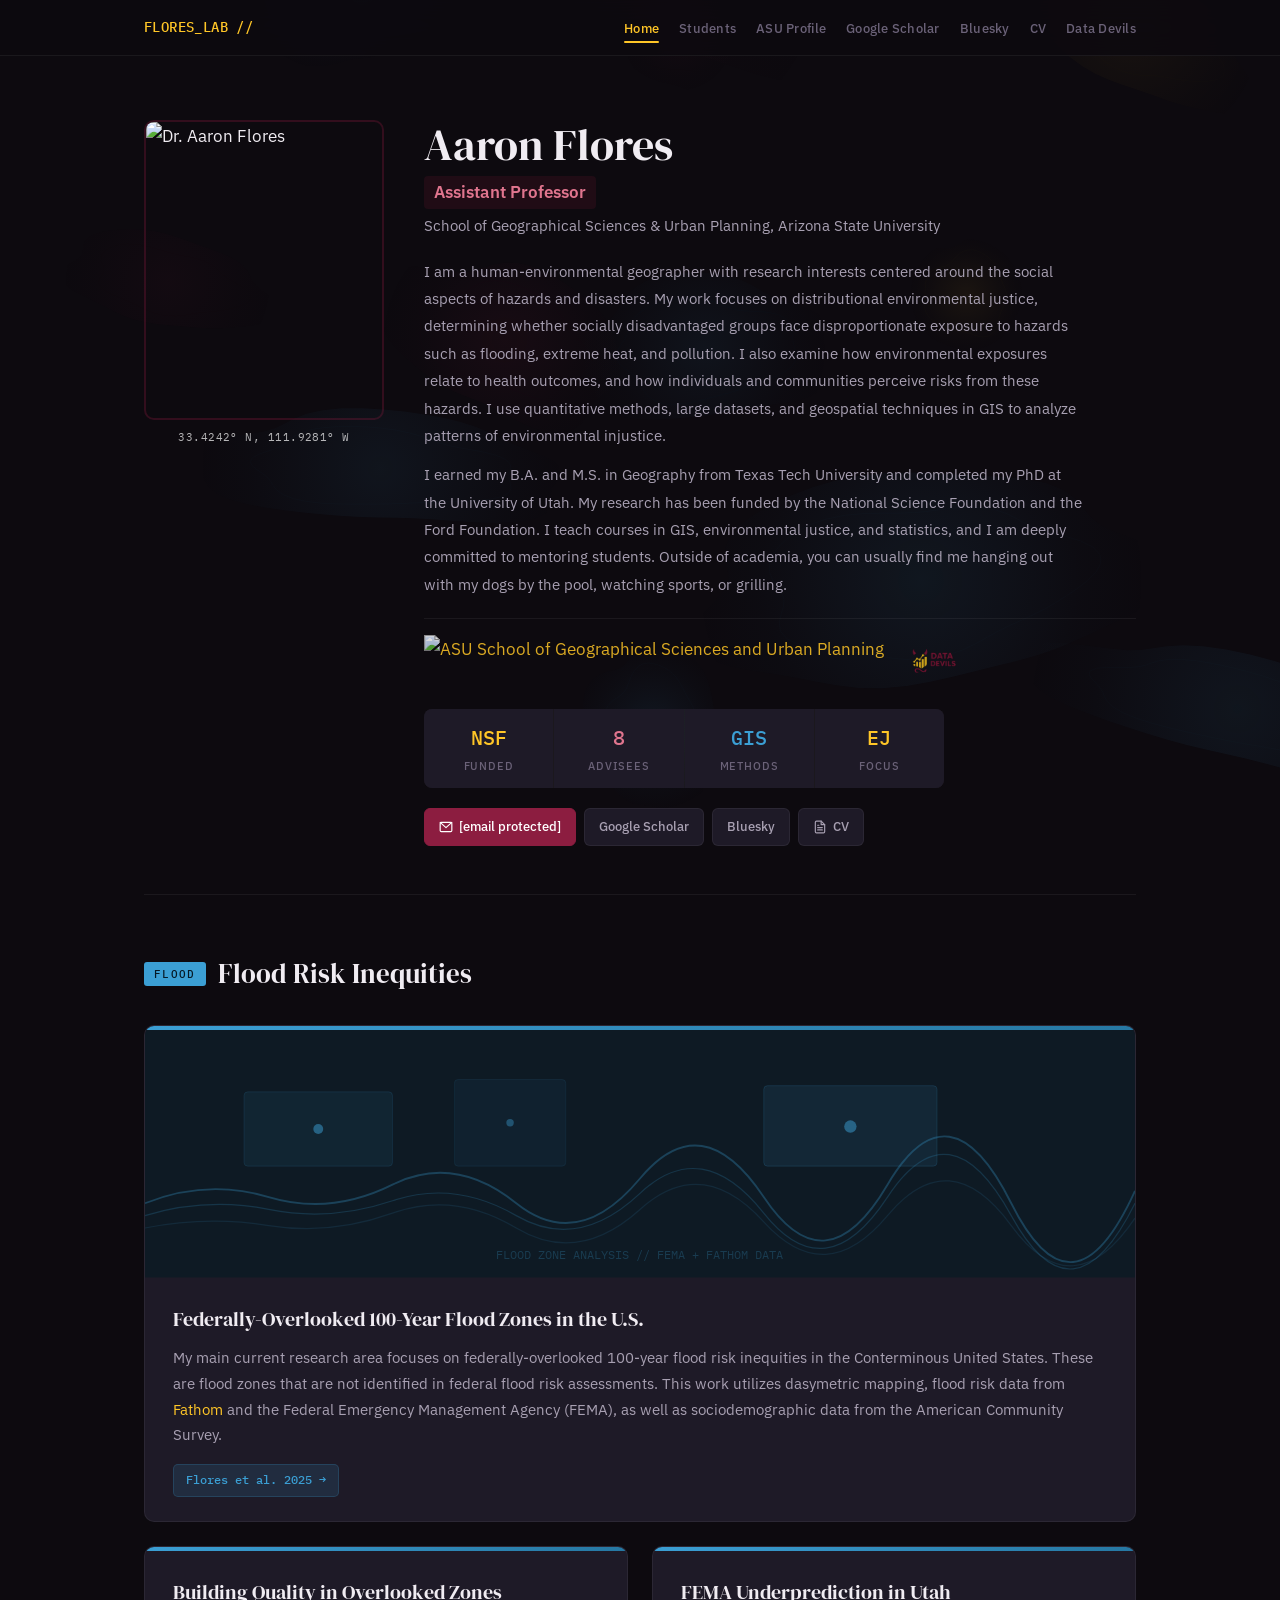
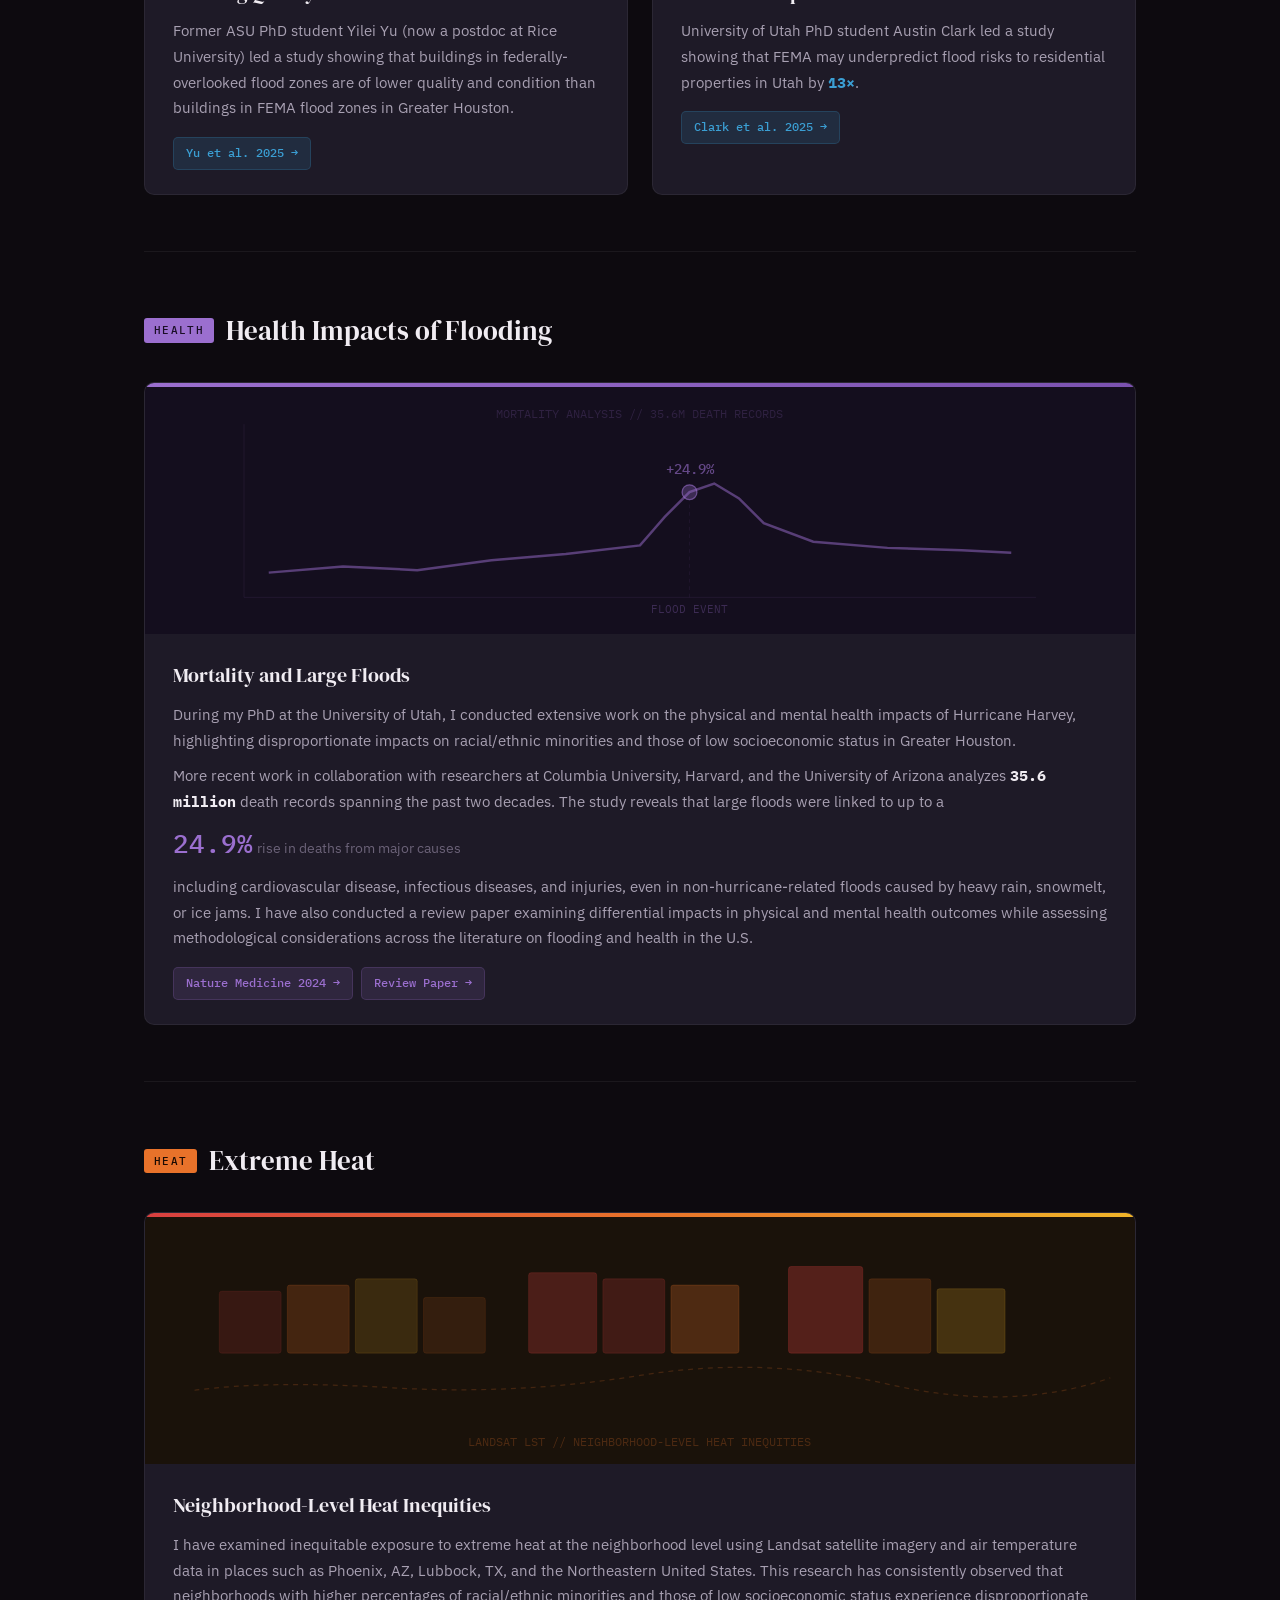
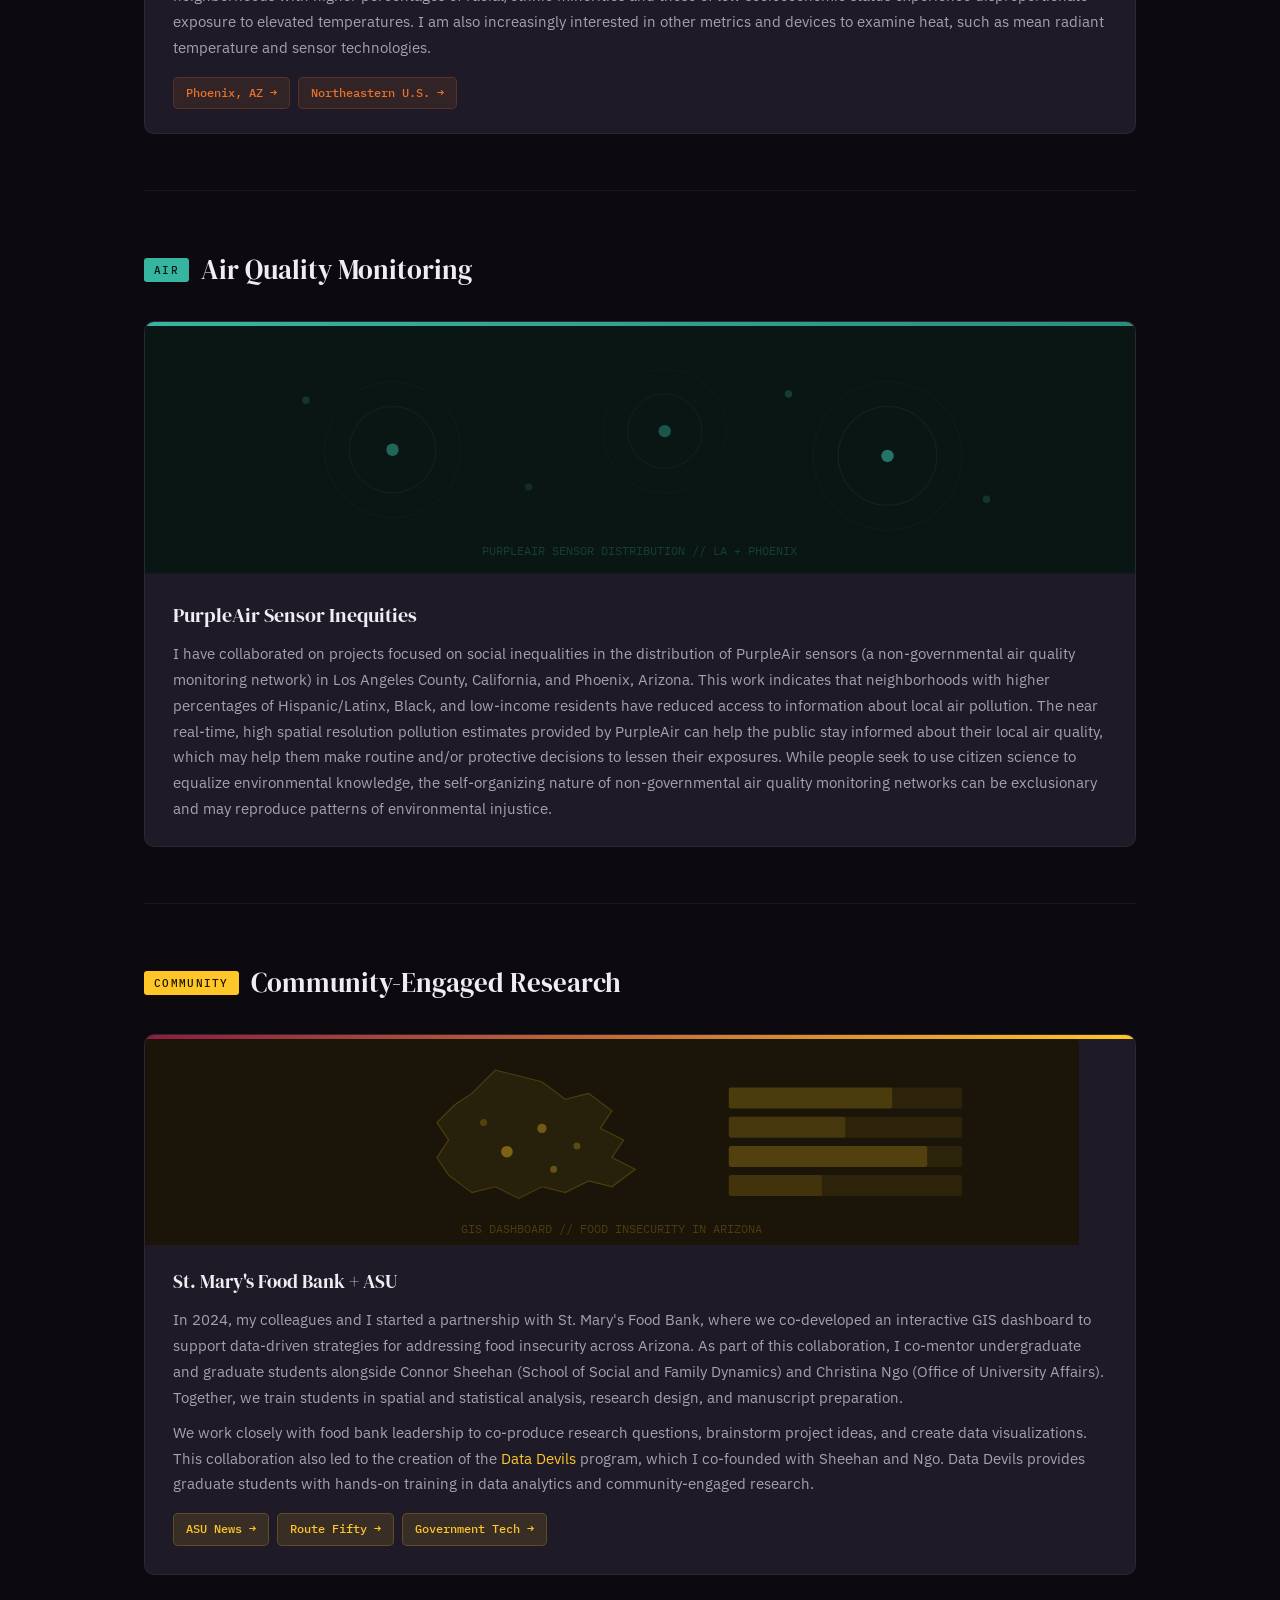
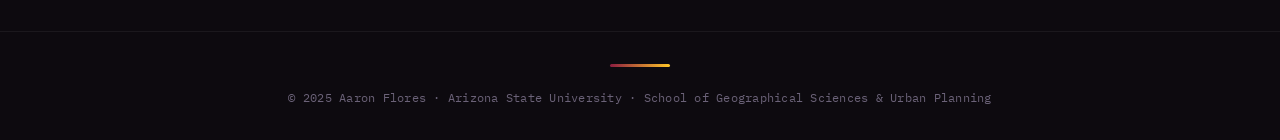
==== commit b1c7606b: "Update index.html" ====
--- a/index.html
+++ b/index.html
@@ -20,7 +20,6 @@
 }
 
 :root {
-  /* ASU identity */
   --asu-maroon: #8C1D40;
   --asu-maroon-deep: #6A1631;
   --asu-maroon-glow: rgba(140, 29, 64, 0.15);
@@ -30,41 +29,33 @@
   --asu-gold-glow: rgba(255, 198, 39, 0.12);
   --asu-gold-subtle: rgba(255, 198, 39, 0.06);
 
-  /* Core darks */
   --bg-deep: #0D0A0F;
   --bg-primary: #110E14;
   --bg-elevated: #181520;
   --bg-card: #1E1A27;
   --bg-card-hover: #252131;
 
-  /* Hazard palette */
   --flood-blue: #3B9FD4;
   --flood-blue-dim: #2678A3;
   --flood-blue-glow: rgba(59, 159, 212, 0.14);
-
   --health-purple: #9B6FCF;
   --health-purple-dim: #7B52B0;
   --health-purple-glow: rgba(155, 111, 207, 0.14);
-
   --heat-orange: #E8722A;
   --heat-red: #D94040;
   --heat-yellow: #F0B429;
-
   --safe-teal: #36B5A0;
   --safe-teal-dim: rgba(54, 181, 160, 0.12);
 
-  /* Text */
   --text-primary: #F0ECF2;
   --text-secondary: #A8A0B2;
   --text-muted: #6B6278;
   --text-accent: #FFC627;
 
-  /* Borders */
   --border: rgba(255, 255, 255, 0.06);
   --border-accent: rgba(140, 29, 64, 0.3);
   --border-gold: rgba(255, 198, 39, 0.2);
 
-  /* Fonts */
   --font-display: 'DM Serif Display', Georgia, serif;
   --font-body: 'IBM Plex Sans', system-ui, sans-serif;
   --font-mono: 'IBM Plex Mono', monospace;
@@ -77,7 +68,7 @@
 
 body {
   font-family: var(--font-body);
-  font-size: 16px;
+  font-size: 17px;
   line-height: 1.7;
   color: var(--text-primary);
   background: var(--bg-deep);
@@ -98,15 +89,12 @@
   color: white;
 }
 
-body::before {
-  content: '';
+/* ---- Interactive particle canvas ---- */
+#bg-canvas {
   position: fixed;
   inset: 0;
-  background-image:
-    radial-gradient(ellipse at 15% 30%, rgba(140, 29, 64, 0.06) 0%, transparent 55%),
-    radial-gradient(ellipse at 85% 70%, rgba(255, 198, 39, 0.03) 0%, transparent 50%);
+  z-index: 0;
   pointer-events: none;
-  z-index: 0;
 }
 
 /* ---- Navigation ---- */
@@ -147,7 +135,7 @@
 }
 
 .nav-links a {
-  font-size: 0.8rem;
+  font-size: 0.82rem;
   font-weight: 500;
   color: var(--text-muted);
   letter-spacing: 0.02em;
@@ -199,7 +187,7 @@
 
 .section-tag {
   font-family: var(--font-mono);
-  font-size: 0.65rem;
+  font-size: 0.68rem;
   font-weight: 500;
   letter-spacing: 0.12em;
   text-transform: uppercase;
@@ -217,7 +205,7 @@
 
 .section-header h2 {
   font-family: var(--font-display);
-  font-size: 1.6rem;
+  font-size: 1.7rem;
   font-weight: 400;
   color: var(--text-primary);
 }
@@ -230,23 +218,23 @@
 
 .hero-grid {
   display: grid;
-  grid-template-columns: 200px 1fr;
+  grid-template-columns: 240px 1fr;
   gap: 2.5rem;
   align-items: start;
 }
 
 .hero-photo {
-  width: 200px;
-  height: 240px;
-  border-radius: 8px;
+  width: 240px;
+  height: 300px;
+  border-radius: 10px;
   object-fit: cover;
   border: 2px solid var(--border-accent);
 }
 
 .hero-photo-placeholder {
-  width: 200px;
-  height: 240px;
-  border-radius: 8px;
+  width: 240px;
+  height: 300px;
+  border-radius: 10px;
   background: var(--bg-card);
   border: 2px solid var(--border-accent);
   display: flex;
@@ -271,8 +259,8 @@
 
 .hero-coords {
   font-family: var(--font-mono);
-  font-size: 0.65rem;
-  color: var(--text-muted);
+  font-size: 0.7rem;
+  color: rgba(255, 255, 255, 0.7);
   margin-top: 8px;
   text-align: center;
   letter-spacing: 0.04em;
@@ -280,14 +268,14 @@
 
 .hero-text h1 {
   font-family: var(--font-display);
-  font-size: 2.5rem;
+  font-size: 2.75rem;
   font-weight: 400;
   line-height: 1.15;
   margin-bottom: 0.35rem;
 }
 
 .hero-title-line {
-  font-size: 1rem;
+  font-size: 1.05rem;
   font-weight: 600;
   color: #E0758E;
   background: var(--asu-maroon-glow);
@@ -298,18 +286,38 @@
 }
 
 .hero-dept {
-  font-size: 0.88rem;
+  font-size: 0.92rem;
   color: var(--text-secondary);
   margin-bottom: 1.25rem;
 }
 
 .hero-bio {
-  font-size: 0.92rem;
+  font-size: 0.95rem;
   color: var(--text-secondary);
   line-height: 1.8;
-  max-width: 640px;
+  max-width: 660px;
 }
 .hero-bio + .hero-bio { margin-top: 0.75rem; }
+
+/* ---- Affiliation logos ---- */
+.affiliation-logos {
+  display: flex;
+  align-items: center;
+  gap: 1.5rem;
+  margin-top: 1.25rem;
+  padding-top: 1rem;
+  border-top: 1px solid var(--border);
+}
+
+.affiliation-logos img {
+  height: 50px;
+  width: auto;
+  opacity: 0.85;
+  transition: opacity 0.2s;
+}
+.affiliation-logos img:hover {
+  opacity: 1;
+}
 
 /* ---- Stat strip ---- */
 .stat-strip {
@@ -331,7 +339,7 @@
 
 .stat-value {
   font-family: var(--font-mono);
-  font-size: 1.2rem;
+  font-size: 1.25rem;
   font-weight: 500;
   color: var(--text-primary);
 }
@@ -343,7 +351,7 @@
 .stat-value.purple { color: var(--health-purple); }
 
 .stat-label {
-  font-size: 0.65rem;
+  font-size: 0.68rem;
   font-weight: 500;
   letter-spacing: 0.08em;
   text-transform: uppercase;
@@ -363,7 +371,7 @@
   display: inline-flex;
   align-items: center;
   gap: 6px;
-  font-size: 0.78rem;
+  font-size: 0.82rem;
   font-weight: 500;
   padding: 7px 14px;
   border-radius: 6px;
@@ -410,141 +418,61 @@
 }
 
 .research-card-accent { height: 4px; }
-.research-card-accent.flood {
-  background: linear-gradient(90deg, var(--flood-blue) 0%, var(--flood-blue-dim) 100%);
-}
-.research-card-accent.health {
-  background: linear-gradient(90deg, var(--health-purple) 0%, var(--health-purple-dim) 100%);
-}
-.research-card-accent.heat {
-  background: linear-gradient(90deg, var(--heat-red) 0%, var(--heat-orange) 50%, var(--heat-yellow) 100%);
-}
-.research-card-accent.air {
-  background: linear-gradient(90deg, var(--safe-teal) 0%, #2A8F7E 100%);
-}
-.research-card-accent.asu {
-  background: linear-gradient(90deg, var(--asu-maroon) 0%, var(--asu-gold) 100%);
-}
-
-.research-card-body {
-  padding: 1.5rem 1.75rem;
-}
+.research-card-accent.flood { background: linear-gradient(90deg, var(--flood-blue) 0%, var(--flood-blue-dim) 100%); }
+.research-card-accent.health { background: linear-gradient(90deg, var(--health-purple) 0%, var(--health-purple-dim) 100%); }
+.research-card-accent.heat { background: linear-gradient(90deg, var(--heat-red) 0%, var(--heat-orange) 50%, var(--heat-yellow) 100%); }
+.research-card-accent.air { background: linear-gradient(90deg, var(--safe-teal) 0%, #2A8F7E 100%); }
+.research-card-accent.asu { background: linear-gradient(90deg, var(--asu-maroon) 0%, var(--asu-gold) 100%); }
+
+.research-card-body { padding: 1.5rem 1.75rem; }
 
 .research-card-body h3 {
   font-family: var(--font-display);
-  font-size: 1.2rem;
+  font-size: 1.25rem;
   font-weight: 400;
   color: var(--text-primary);
   margin-bottom: 0.6rem;
 }
 
 .research-card-body p {
-  font-size: 0.88rem;
+  font-size: 0.92rem;
   color: var(--text-secondary);
   line-height: 1.75;
 }
 .research-card-body p + p { margin-top: 0.6rem; }
 
-.research-card-img {
-  width: 100%;
-  height: 220px;
-  object-fit: cover;
-}
-
-.research-img-placeholder {
-  width: 100%;
-  overflow: hidden;
-}
-.research-img-placeholder svg {
-  width: 100%;
-  height: auto;
-  display: block;
-}
-
-.pub-links {
-  margin-top: 1rem;
-  display: flex;
-  flex-wrap: wrap;
-  gap: 0.5rem;
-}
+.research-card-img { width: 100%; height: 220px; object-fit: cover; }
+
+.research-img-placeholder { width: 100%; overflow: hidden; }
+.research-img-placeholder svg { width: 100%; height: auto; display: block; }
+
+.pub-links { margin-top: 1rem; display: flex; flex-wrap: wrap; gap: 0.5rem; }
 
 .pub-link {
   font-family: var(--font-mono);
-  font-size: 0.72rem;
+  font-size: 0.75rem;
   font-weight: 500;
   padding: 5px 12px;
   border-radius: 5px;
   transition: all 0.2s;
 }
 
-.pub-link.flood-link {
-  background: var(--flood-blue-glow);
-  color: var(--flood-blue);
-  border: 1px solid rgba(59, 159, 212, 0.2);
-}
-.pub-link.flood-link:hover {
-  background: var(--flood-blue);
-  color: white;
-  border-color: var(--flood-blue);
-}
-
-.pub-link.health-link {
-  background: var(--health-purple-glow);
-  color: var(--health-purple);
-  border: 1px solid rgba(155, 111, 207, 0.2);
-}
-.pub-link.health-link:hover {
-  background: var(--health-purple);
-  color: white;
-  border-color: var(--health-purple);
-}
-
-.pub-link.heat-link {
-  background: rgba(232, 114, 42, 0.1);
-  color: var(--heat-orange);
-  border: 1px solid rgba(232, 114, 42, 0.2);
-}
-.pub-link.heat-link:hover {
-  background: var(--heat-orange);
-  color: white;
-  border-color: var(--heat-orange);
-}
-
-.pub-link.teal-link {
-  background: var(--safe-teal-dim);
-  color: var(--safe-teal);
-  border: 1px solid rgba(54, 181, 160, 0.2);
-}
-.pub-link.teal-link:hover {
-  background: var(--safe-teal);
-  color: white;
-  border-color: var(--safe-teal);
-}
+.pub-link.flood-link { background: var(--flood-blue-glow); color: var(--flood-blue); border: 1px solid rgba(59, 159, 212, 0.2); }
+.pub-link.flood-link:hover { background: var(--flood-blue); color: white; border-color: var(--flood-blue); }
+.pub-link.health-link { background: var(--health-purple-glow); color: var(--health-purple); border: 1px solid rgba(155, 111, 207, 0.2); }
+.pub-link.health-link:hover { background: var(--health-purple); color: white; border-color: var(--health-purple); }
+.pub-link.heat-link { background: rgba(232, 114, 42, 0.1); color: var(--heat-orange); border: 1px solid rgba(232, 114, 42, 0.2); }
+.pub-link.heat-link:hover { background: var(--heat-orange); color: white; border-color: var(--heat-orange); }
+.pub-link.teal-link { background: var(--safe-teal-dim); color: var(--safe-teal); border: 1px solid rgba(54, 181, 160, 0.2); }
+.pub-link.teal-link:hover { background: var(--safe-teal); color: white; border-color: var(--safe-teal); }
 
 /* ---- Two-column editorial ---- */
-.editorial-row {
-  display: grid;
-  grid-template-columns: 1fr 1fr;
-  gap: 1.5rem;
-}
+.editorial-row { display: grid; grid-template-columns: 1fr 1fr; gap: 1.5rem; }
 
 /* ---- Data callout ---- */
-.data-callout {
-  display: inline-flex;
-  align-items: baseline;
-  gap: 4px;
-  margin: 0.5rem 0;
-}
-.data-callout .data-num {
-  font-family: var(--font-mono);
-  font-size: 1.5rem;
-  font-weight: 500;
-  color: var(--health-purple);
-}
-.data-callout .data-unit {
-  font-size: 0.8rem;
-  color: var(--text-muted);
-}
+.data-callout { display: inline-flex; align-items: baseline; gap: 4px; margin: 0.5rem 0; }
+.data-callout .data-num { font-family: var(--font-mono); font-size: 1.6rem; font-weight: 500; color: var(--health-purple); }
+.data-callout .data-unit { font-size: 0.85rem; color: var(--text-muted); }
 
 /* ---- Community card ---- */
 .community-card {
@@ -562,30 +490,14 @@
   height: 4px;
   background: linear-gradient(90deg, var(--asu-maroon) 0%, var(--asu-gold) 100%);
 }
-.community-card h3 {
-  font-family: var(--font-display);
-  font-size: 1.15rem;
-  font-weight: 400;
-  color: var(--text-primary);
-  margin-bottom: 0.6rem;
-}
-.community-card p {
-  font-size: 0.88rem;
-  color: var(--text-secondary);
-  line-height: 1.75;
-}
+.community-card h3 { font-family: var(--font-display); font-size: 1.2rem; font-weight: 400; color: var(--text-primary); margin-bottom: 0.6rem; }
+.community-card p { font-size: 0.92rem; color: var(--text-secondary); line-height: 1.75; }
 .community-card p + p { margin-top: 0.6rem; }
 
-.media-links {
-  margin-top: 1rem;
-  display: flex;
-  flex-wrap: wrap;
-  gap: 0.5rem;
-}
-
+.media-links { margin-top: 1rem; display: flex; flex-wrap: wrap; gap: 0.5rem; }
 .media-link {
   font-family: var(--font-mono);
-  font-size: 0.72rem;
+  font-size: 0.75rem;
   font-weight: 500;
   padding: 5px 12px;
   border-radius: 5px;
@@ -594,30 +506,14 @@
   border: 1px solid var(--border-gold);
   transition: all 0.2s;
 }
-.media-link:hover {
-  background: var(--asu-gold);
-  color: #1A1400;
-  border-color: var(--asu-gold);
-}
+.media-link:hover { background: var(--asu-gold); color: #1A1400; border-color: var(--asu-gold); }
 
 /* ---- Students ---- */
 .page-header { padding: 3rem 0 1rem; }
-.page-header h1 {
-  font-family: var(--font-display);
-  font-size: 2rem;
-  font-weight: 400;
-}
-.page-header p {
-  font-size: 0.9rem;
-  color: var(--text-secondary);
-  margin-top: 0.4rem;
-}
-
-.students-grid {
-  display: grid;
-  grid-template-columns: 1fr;
-  gap: 1.25rem;
-}
+.page-header h1 { font-family: var(--font-display); font-size: 2.1rem; font-weight: 400; }
+.page-header p { font-size: 0.95rem; color: var(--text-secondary); margin-top: 0.4rem; }
+
+.students-grid { display: grid; grid-template-columns: 1fr; gap: 1.25rem; }
 
 .student-card {
   background: var(--bg-card);
@@ -627,131 +523,56 @@
   display: flex;
   transition: border-color 0.3s, box-shadow 0.3s;
 }
-.student-card:hover {
-  border-color: var(--border-accent);
-  box-shadow: 0 4px 24px rgba(140, 29, 64, 0.06);
-}
-
-.student-photo {
-  width: 180px;
-  min-height: 220px;
-  object-fit: cover;
-  flex-shrink: 0;
-}
+.student-card:hover { border-color: var(--border-accent); box-shadow: 0 4px 24px rgba(140, 29, 64, 0.06); }
+
+.student-photo { width: 180px; min-height: 220px; object-fit: cover; flex-shrink: 0; }
 .student-photo-placeholder {
-  width: 180px;
-  min-height: 220px;
-  flex-shrink: 0;
+  width: 180px; min-height: 220px; flex-shrink: 0;
   background: var(--bg-elevated);
-  display: flex;
-  align-items: center;
-  justify-content: center;
-  font-family: var(--font-display);
-  font-size: 1.5rem;
-  color: var(--text-muted);
+  display: flex; align-items: center; justify-content: center;
+  font-family: var(--font-display); font-size: 1.5rem; color: var(--text-muted);
   position: relative;
 }
 .student-photo-placeholder::after {
-  content: '';
-  position: absolute;
-  inset: 0;
+  content: ''; position: absolute; inset: 0;
   background: linear-gradient(180deg, transparent 50%, var(--asu-maroon-subtle) 100%);
 }
 
-.student-info {
-  padding: 1.25rem 1.5rem;
-  flex: 1;
-}
-.student-name {
-  font-family: var(--font-display);
-  font-size: 1.1rem;
-  font-weight: 400;
-  color: var(--text-primary);
-  margin-bottom: 0.2rem;
-}
-.student-program {
-  font-family: var(--font-mono);
-  font-size: 0.75rem;
-  font-weight: 500;
-  color: var(--asu-gold);
-  margin-bottom: 0.15rem;
-}
-.student-committee {
-  font-size: 0.75rem;
-  color: var(--text-muted);
-  margin-bottom: 0.65rem;
-}
-.student-bio {
-  font-size: 0.84rem;
-  color: var(--text-secondary);
-  line-height: 1.75;
-}
+.student-info { padding: 1.25rem 1.5rem; flex: 1; }
+.student-name { font-family: var(--font-display); font-size: 1.15rem; font-weight: 400; color: var(--text-primary); margin-bottom: 0.2rem; }
+.student-program { font-family: var(--font-mono); font-size: 0.78rem; font-weight: 500; color: var(--asu-gold); margin-bottom: 0.15rem; }
+.student-committee { font-size: 0.78rem; color: var(--text-muted); margin-bottom: 0.65rem; }
+.student-bio { font-size: 0.88rem; color: var(--text-secondary); line-height: 1.75; }
 
 /* Alumni */
 .alumni-section { padding: 2.5rem 0 3.5rem; }
-
-.alumni-list {
-  list-style: none;
-  display: flex;
-  flex-direction: column;
-  gap: 0.75rem;
-  margin-top: 1rem;
-}
+.alumni-list { list-style: none; display: flex; flex-direction: column; gap: 0.75rem; margin-top: 1rem; }
 .alumni-item {
-  display: flex;
-  gap: 0.75rem;
-  align-items: baseline;
-  font-size: 0.88rem;
-  color: var(--text-secondary);
-  padding: 10px 14px;
-  background: var(--bg-card);
-  border-radius: 8px;
-  border: 1px solid var(--border);
-}
-.alumni-item strong {
-  color: var(--text-primary);
-  font-weight: 600;
-}
+  display: flex; gap: 0.75rem; align-items: baseline;
+  font-size: 0.92rem; color: var(--text-secondary);
+  padding: 10px 14px; background: var(--bg-card); border-radius: 8px; border: 1px solid var(--border);
+}
+.alumni-item strong { color: var(--text-primary); font-weight: 600; }
 .alumni-degree {
-  font-family: var(--font-mono);
-  font-size: 0.7rem;
-  font-weight: 500;
-  padding: 2px 8px;
-  border-radius: 4px;
-  background: var(--asu-maroon-glow);
-  color: #E0758E;
-  white-space: nowrap;
+  font-family: var(--font-mono); font-size: 0.72rem; font-weight: 500;
+  padding: 2px 8px; border-radius: 4px;
+  background: var(--asu-maroon-glow); color: #E0758E; white-space: nowrap;
 }
 
 /* ---- Footer ---- */
-.footer {
-  border-top: 1px solid var(--border);
-  padding: 2rem 0;
-  text-align: center;
-}
-.footer-inner {
-  font-size: 0.75rem;
-  color: var(--text-muted);
-  font-family: var(--font-mono);
-  letter-spacing: 0.02em;
-}
+.footer { border-top: 1px solid var(--border); padding: 2rem 0; text-align: center; }
+.footer-inner { font-size: 0.78rem; color: var(--text-muted); font-family: var(--font-mono); letter-spacing: 0.02em; }
 .footer a { color: var(--text-muted); }
 .footer a:hover { color: var(--asu-gold); }
-
 .footer::before {
-  content: '';
-  display: block;
-  width: 60px;
-  height: 3px;
+  content: ''; display: block; width: 60px; height: 3px;
   background: linear-gradient(90deg, var(--asu-maroon), var(--asu-gold));
-  border-radius: 2px;
-  margin: 0 auto 1.25rem;
+  border-radius: 2px; margin: 0 auto 1.25rem;
 }
 
 /* ---- Dashed grid line ---- */
 .grid-line {
-  width: 100%;
-  height: 1px;
+  width: 100%; height: 1px;
   background: repeating-linear-gradient(90deg, var(--border) 0px, var(--border) 4px, transparent 4px, transparent 8px);
   margin: 0.5rem 0;
 }
@@ -759,40 +580,27 @@
 /* ---- Responsive ---- */
 @media (max-width: 768px) {
   .nav-links {
-    display: none;
-    position: absolute;
-    top: var(--nav-height);
-    left: 0; right: 0;
-    background: rgba(13, 10, 15, 0.95);
-    backdrop-filter: blur(16px);
-    border-bottom: 1px solid var(--border);
-    flex-direction: column;
-    padding: 1rem 1.5rem;
-    gap: 0.75rem;
+    display: none; position: absolute; top: var(--nav-height); left: 0; right: 0;
+    background: rgba(13, 10, 15, 0.95); backdrop-filter: blur(16px);
+    border-bottom: 1px solid var(--border); flex-direction: column; padding: 1rem 1.5rem; gap: 0.75rem;
   }
   .nav-links.open { display: flex; }
   .nav-toggle { display: block; }
   .nav-inner { position: relative; }
 
-  .hero-grid {
-    grid-template-columns: 1fr;
-    text-align: center;
-  }
+  .hero-grid { grid-template-columns: 1fr; text-align: center; }
   .hero-photo-col { justify-self: center; }
-  .hero-photo, .hero-photo-placeholder { width: 160px; height: 190px; }
+  .hero-photo, .hero-photo-placeholder { width: 180px; height: 220px; }
   .hero-bio { max-width: 100%; }
   .stat-strip { max-width: 100%; }
   .pill-row { justify-content: center; }
-  .hero-text h1 { font-size: 1.8rem; }
+  .hero-text h1 { font-size: 2rem; }
+  .affiliation-logos { justify-content: center; }
 
   .editorial-row { grid-template-columns: 1fr; }
 
   .student-card { flex-direction: column; }
-  .student-photo, .student-photo-placeholder {
-    width: 100%;
-    min-height: 140px;
-    height: 140px;
-  }
+  .student-photo, .student-photo-placeholder { width: 100%; min-height: 140px; height: 140px; }
 }
 
 @media (max-width: 480px) {
@@ -803,6 +611,8 @@
 </style>
 </head>
 <body>
+
+  <canvas id="bg-canvas"></canvas>
 
   <!-- Navigation -->
   <nav class="nav">
@@ -821,7 +631,7 @@
         <li><a href="https://search.asu.edu/profile/3269825" target="_blank" rel="noopener">ASU Profile</a></li>
         <li><a href="https://scholar.google.com/citations?user=OSSzZk4AAAAJ&hl=en&oi=ao" target="_blank" rel="noopener">Google Scholar</a></li>
         <li><a href="https://bsky.app/profile/aaflores.bsky.social" target="_blank" rel="noopener">Bluesky</a></li>
-        <li><a href="files/Flores_CV.pdf" target="_blank" rel="noopener">CV</a></li>
+        <li><a href="files/CV_March_2026.pdf" target="_blank" rel="noopener">CV</a></li>
         <li><a href="https://thesanfordschool.asu.edu/data-devils" target="_blank" rel="noopener">Data Devils</a></li>
       </ul>
     </div>
@@ -847,6 +657,11 @@
           <p class="hero-bio">
             I earned my B.A. and M.S. in Geography from Texas Tech University and completed my PhD at the University of Utah. My research has been funded by the National Science Foundation and the Ford Foundation. I teach courses in GIS, environmental justice, and statistics, and I am deeply committed to mentoring students. Outside of academia, you can usually find me hanging out with my dogs by the pool, watching sports, or grilling.
           </p>
+
+          <div class="affiliation-logos">
+            <a href="https://sgsup.asu.edu" target="_blank" rel="noopener"><img src="images/SGSUP_Logo.png" alt="ASU School of Geographical Sciences and Urban Planning"></a>
+            <a href="https://thesanfordschool.asu.edu/data-devils" target="_blank" rel="noopener"><img src="images/DD_logo.PNG" alt="Data Devils"></a>
+          </div>
 
           <div class="stat-strip">
             <div class="stat-item">
@@ -868,13 +683,13 @@
           </div>
 
           <div class="pill-row">
-            <a href="mailto:aaron.b.flores@asu.edu" class="pill pill-accent">
+            <a href="/cdn-cgi/l/email-protection#99f8f8ebf6f7b7fbb7fff5f6ebfcead9f8eaecb7fcfdec" class="pill pill-accent">
               <svg viewBox="0 0 24 24" fill="none" stroke="currentColor" stroke-width="2" stroke-linecap="round" stroke-linejoin="round"><rect x="2" y="4" width="20" height="16" rx="2"/><path d="M22 4L12 13 2 4"/></svg>
-              aaron.b.flores@asu.edu
+              <span class="__cf_email__" data-cfemail="5d3c3c2f3233733f733b31322f382e1d3c2e2873383928">[email&#160;protected]</span>
             </a>
             <a href="https://scholar.google.com/citations?user=OSSzZk4AAAAJ&hl=en&oi=ao" target="_blank" rel="noopener" class="pill">Google Scholar</a>
             <a href="https://bsky.app/profile/aaflores.bsky.social" target="_blank" rel="noopener" class="pill">Bluesky</a>
-            <a href="files/Flores_CV.pdf" target="_blank" rel="noopener" class="pill">
+            <a href="files/CV_March_2026.pdf" target="_blank" rel="noopener" class="pill">
               <svg viewBox="0 0 24 24" fill="none" stroke="currentColor" stroke-width="2" stroke-linecap="round" stroke-linejoin="round"><path d="M14 2H6a2 2 0 0 0-2 2v16a2 2 0 0 0 2 2h12a2 2 0 0 0 2-2V8z"/><polyline points="14 2 14 8 20 8"/><line x1="16" y1="13" x2="8" y2="13"/><line x1="16" y1="17" x2="8" y2="17"/><polyline points="10 9 9 9 8 9"/></svg>
               CV
             </a>
@@ -892,7 +707,6 @@
       <div class="research-grid">
         <div class="research-card">
           <div class="research-card-accent flood"></div>
-          <!-- Replace with your research map when ready: <img src="images/flood-risk.jpg" alt="Flood risk map of the U.S." class="research-card-img"> -->
           <div class="research-img-placeholder flood-placeholder">
             <svg viewBox="0 0 800 200" xmlns="http://www.w3.org/2000/svg">
               <rect width="800" height="200" fill="#0E1A24"/>
@@ -910,38 +724,27 @@
           </div>
           <div class="research-card-body">
             <h3>Federally-Overlooked 100-Year Flood Zones in the U.S.</h3>
-            <p>
-              My main current research area focuses on federally-overlooked 100-year flood risk inequities in the Conterminous United States. These are flood zones that are not identified in federal flood risk assessments. This work utilizes dasymetric mapping, flood risk data from <a href="https://www.fathom.global/" target="_blank" rel="noopener">Fathom</a> and the Federal Emergency Management Agency (FEMA), as well as sociodemographic data from the American Community Survey.
-            </p>
+            <p>My main current research area focuses on federally-overlooked 100-year flood risk inequities in the Conterminous United States. These are flood zones that are not identified in federal flood risk assessments. This work utilizes dasymetric mapping, flood risk data from <a href="https://www.fathom.global/" target="_blank" rel="noopener">Fathom</a> and the Federal Emergency Management Agency (FEMA), as well as sociodemographic data from the American Community Survey.</p>
             <div class="pub-links">
               <a href="https://doi.org/10.1038/s41598-025-95120-9" target="_blank" rel="noopener" class="pub-link flood-link">Flores et al. 2025 &rarr;</a>
             </div>
           </div>
         </div>
-
         <div class="editorial-row">
           <div class="research-card">
             <div class="research-card-accent flood"></div>
             <div class="research-card-body">
               <h3>Building Quality in Overlooked Zones</h3>
-              <p>
-                Former ASU PhD student Yilei Yu (now a postdoc at Rice University) led a study showing that buildings in federally-overlooked flood zones are of lower quality and condition than buildings in FEMA flood zones in Greater Houston.
-              </p>
-              <div class="pub-links">
-                <a href="https://doi.org/10.1007/s11111-025-00485-8" target="_blank" rel="noopener" class="pub-link flood-link">Yu et al. 2025 &rarr;</a>
-              </div>
+              <p>Former ASU PhD student Yilei Yu (now a postdoc at Rice University) led a study showing that buildings in federally-overlooked flood zones are of lower quality and condition than buildings in FEMA flood zones in Greater Houston.</p>
+              <div class="pub-links"><a href="https://doi.org/10.1007/s11111-025-00485-8" target="_blank" rel="noopener" class="pub-link flood-link">Yu et al. 2025 &rarr;</a></div>
             </div>
           </div>
           <div class="research-card">
             <div class="research-card-accent flood"></div>
             <div class="research-card-body">
               <h3>FEMA Underprediction in Utah</h3>
-              <p>
-                University of Utah PhD student Austin Clark led a study showing that FEMA may underpredict flood risks to residential properties in Utah by <strong style="color: var(--flood-blue); font-family: var(--font-mono);">13&times;</strong>.
-              </p>
-              <div class="pub-links">
-                <a href="https://doi.org/10.1016/j.ijdrr.2025.105247" target="_blank" rel="noopener" class="pub-link flood-link">Clark et al. 2025 &rarr;</a>
-              </div>
+              <p>University of Utah PhD student Austin Clark led a study showing that FEMA may underpredict flood risks to residential properties in Utah by <strong style="color: var(--flood-blue); font-family: var(--font-mono);">13&times;</strong>.</p>
+              <div class="pub-links"><a href="https://doi.org/10.1016/j.ijdrr.2025.105247" target="_blank" rel="noopener" class="pub-link flood-link">Clark et al. 2025 &rarr;</a></div>
             </div>
           </div>
         </div>
@@ -956,7 +759,6 @@
       </div>
       <div class="research-card">
         <div class="research-card-accent health"></div>
-        <!-- Replace: <img src="images/health-flooding.jpg" alt="Health impacts of flooding research" class="research-card-img"> -->
         <div class="research-img-placeholder health-placeholder">
           <svg viewBox="0 0 800 200" xmlns="http://www.w3.org/2000/svg">
             <rect width="800" height="200" fill="#140E1E"/>
@@ -972,19 +774,10 @@
         </div>
         <div class="research-card-body">
           <h3>Mortality and Large Floods</h3>
-          <p>
-            During my PhD at the University of Utah, I conducted extensive work on the physical and mental health impacts of Hurricane Harvey, highlighting disproportionate impacts on racial/ethnic minorities and those of low socioeconomic status in Greater Houston.
-          </p>
-          <p>
-            More recent work in collaboration with researchers at Columbia University, Harvard, and the University of Arizona analyzes <strong style="color: var(--text-primary); font-family: var(--font-mono);">35.6 million</strong> death records spanning the past two decades. The study reveals that large floods were linked to up to a
-          </p>
-          <div class="data-callout">
-            <span class="data-num">24.9%</span>
-            <span class="data-unit">rise in deaths from major causes</span>
-          </div>
-          <p>
-            including cardiovascular disease, infectious diseases, and injuries, even in non-hurricane-related floods caused by heavy rain, snowmelt, or ice jams. I have also conducted a review paper examining differential impacts in physical and mental health outcomes while assessing methodological considerations across the literature on flooding and health in the U.S.
-          </p>
+          <p>During my PhD at the University of Utah, I conducted extensive work on the physical and mental health impacts of Hurricane Harvey, highlighting disproportionate impacts on racial/ethnic minorities and those of low socioeconomic status in Greater Houston.</p>
+          <p>More recent work in collaboration with researchers at Columbia University, Harvard, and the University of Arizona analyzes <strong style="color: var(--text-primary); font-family: var(--font-mono);">35.6 million</strong> death records spanning the past two decades. The study reveals that large floods were linked to up to a</p>
+          <div class="data-callout"><span class="data-num">24.9%</span><span class="data-unit">rise in deaths from major causes</span></div>
+          <p>including cardiovascular disease, infectious diseases, and injuries, even in non-hurricane-related floods caused by heavy rain, snowmelt, or ice jams. I have also conducted a review paper examining differential impacts in physical and mental health outcomes while assessing methodological considerations across the literature on flooding and health in the U.S.</p>
           <div class="pub-links">
             <a href="https://doi.org/10.1038/s41591-024-03358-z" target="_blank" rel="noopener" class="pub-link health-link">Nature Medicine 2024 &rarr;</a>
             <a href="https://doi.org/10.1007/s40572-024-00446-7" target="_blank" rel="noopener" class="pub-link health-link">Review Paper &rarr;</a>
@@ -1001,7 +794,6 @@
       </div>
       <div class="research-card">
         <div class="research-card-accent heat"></div>
-        <!-- Replace: <img src="images/extreme-heat.jpg" alt="Extreme heat research" class="research-card-img"> -->
         <div class="research-img-placeholder heat-placeholder">
           <svg viewBox="0 0 800 200" xmlns="http://www.w3.org/2000/svg">
             <rect width="800" height="200" fill="#1A120A"/>
@@ -1021,9 +813,7 @@
         </div>
         <div class="research-card-body">
           <h3>Neighborhood-Level Heat Inequities</h3>
-          <p>
-            I have examined inequitable exposure to extreme heat at the neighborhood level using Landsat satellite imagery and air temperature data in places such as Phoenix, AZ, Lubbock, TX, and the Northeastern United States. This research has consistently observed that neighborhoods with higher percentages of racial/ethnic minorities and those of low socioeconomic status experience disproportionate exposure to elevated temperatures. I am also increasingly interested in other metrics and devices to examine heat, such as mean radiant temperature and sensor technologies.
-          </p>
+          <p>I have examined inequitable exposure to extreme heat at the neighborhood level using Landsat satellite imagery and air temperature data in places such as Phoenix, AZ, Lubbock, TX, and the Northeastern United States. This research has consistently observed that neighborhoods with higher percentages of racial/ethnic minorities and those of low socioeconomic status experience disproportionate exposure to elevated temperatures. I am also increasingly interested in other metrics and devices to examine heat, such as mean radiant temperature and sensor technologies.</p>
           <div class="pub-links">
             <a href="https://doi.org/10.1016/j.uclim.2024.102276" target="_blank" rel="noopener" class="pub-link heat-link">Phoenix, AZ &rarr;</a>
             <a href="https://doi.org/10.1016/j.envres.2021.111805" target="_blank" rel="noopener" class="pub-link heat-link">Northeastern U.S. &rarr;</a>
@@ -1040,7 +830,6 @@
       </div>
       <div class="research-card">
         <div class="research-card-accent air"></div>
-        <!-- Replace: <img src="images/air-quality.jpg" alt="Air quality monitoring" class="research-card-img"> -->
         <div class="research-img-placeholder air-placeholder">
           <svg viewBox="0 0 800 200" xmlns="http://www.w3.org/2000/svg">
             <rect width="800" height="200" fill="#0A1614"/>
@@ -1062,9 +851,7 @@
         </div>
         <div class="research-card-body">
           <h3>PurpleAir Sensor Inequities</h3>
-          <p>
-            I have collaborated on projects focused on social inequalities in the distribution of PurpleAir sensors (a non-governmental air quality monitoring network) in Los Angeles County, California, and Phoenix, Arizona. This work indicates that neighborhoods with higher percentages of Hispanic/Latinx, Black, and low-income residents have reduced access to information about local air pollution. The near real-time, high spatial resolution pollution estimates provided by PurpleAir can help the public stay informed about their local air quality, which may help them make routine and/or protective decisions to lessen their exposures. While people seek to use citizen science to equalize environmental knowledge, the self-organizing nature of non-governmental air quality monitoring networks can be exclusionary and may reproduce patterns of environmental injustice.
-          </p>
+          <p>I have collaborated on projects focused on social inequalities in the distribution of PurpleAir sensors (a non-governmental air quality monitoring network) in Los Angeles County, California, and Phoenix, Arizona. This work indicates that neighborhoods with higher percentages of Hispanic/Latinx, Black, and low-income residents have reduced access to information about local air pollution. The near real-time, high spatial resolution pollution estimates provided by PurpleAir can help the public stay informed about their local air quality, which may help them make routine and/or protective decisions to lessen their exposures. While people seek to use citizen science to equalize environmental knowledge, the self-organizing nature of non-governmental air quality monitoring networks can be exclusionary and may reproduce patterns of environmental injustice.</p>
         </div>
       </div>
     </section>
@@ -1076,7 +863,6 @@
         <h2>Community-Engaged Research</h2>
       </div>
       <div class="community-card">
-        <!-- Replace: <img src="images/food-insecurity.jpg" alt="Food insecurity rates in Arizona" class="research-card-img" style="border-radius: 8px; margin-bottom: 1rem;"> -->
         <div class="research-img-placeholder community-placeholder" style="margin: -1.75rem -1.75rem 1.25rem; border-radius: 10px 10px 0 0; overflow: hidden;">
           <svg viewBox="0 0 800 180" xmlns="http://www.w3.org/2000/svg">
             <rect width="800" height="180" fill="#1A1508"/>
@@ -1098,12 +884,8 @@
           </svg>
         </div>
         <h3>St. Mary's Food Bank + ASU</h3>
-        <p>
-          In 2024, my colleagues and I started a partnership with St. Mary's Food Bank, where we co-developed an interactive GIS dashboard to support data-driven strategies for addressing food insecurity across Arizona. As part of this collaboration, I co-mentor undergraduate and graduate students alongside Connor Sheehan (School of Social and Family Dynamics) and Christina Ngo (Office of University Affairs). Together, we train students in spatial and statistical analysis, research design, and manuscript preparation.
-        </p>
-        <p>
-          We work closely with food bank leadership to co-produce research questions, brainstorm project ideas, and create data visualizations. This collaboration also led to the creation of the <a href="https://thesanfordschool.asu.edu/data-devils" target="_blank" rel="noopener">Data Devils</a> program, which I co-founded with Sheehan and Ngo. Data Devils provides graduate students with hands-on training in data analytics and community-engaged research.
-        </p>
+        <p>In 2024, my colleagues and I started a partnership with St. Mary's Food Bank, where we co-developed an interactive GIS dashboard to support data-driven strategies for addressing food insecurity across Arizona. As part of this collaboration, I co-mentor undergraduate and graduate students alongside Connor Sheehan (School of Social and Family Dynamics) and Christina Ngo (Office of University Affairs). Together, we train students in spatial and statistical analysis, research design, and manuscript preparation.</p>
+        <p>We work closely with food bank leadership to co-produce research questions, brainstorm project ideas, and create data visualizations. This collaboration also led to the creation of the <a href="https://thesanfordschool.asu.edu/data-devils" target="_blank" rel="noopener">Data Devils</a> program, which I co-founded with Sheehan and Ngo. Data Devils provides graduate students with hands-on training in data analytics and community-engaged research.</p>
         <div class="media-links">
           <a href="https://news.asu.edu/20241206-science-and-technology-asu-partners-st-marys-food-bank-develop-innovative-dashboard" target="_blank" rel="noopener" class="media-link">ASU News &rarr;</a>
           <a href="https://www.route-fifty.com/management/2025/06/food-insecurity-creeps-data-helps-food-banks-cater-those-need/405891/" target="_blank" rel="noopener" class="media-link">Route Fifty &rarr;</a>
@@ -1116,11 +898,279 @@
 
   <footer class="footer">
     <div class="container">
-      <div class="footer-inner">
-        &copy; 2025 Aaron Flores &middot; Arizona State University &middot; School of Geographical Sciences &amp; Urban Planning
-      </div>
+      <div class="footer-inner">&copy; 2025 Aaron Flores &middot; Arizona State University &middot; School of Geographical Sciences &amp; Urban Planning</div>
     </div>
   </footer>
 
-</body>
-</html>
+  <!-- Interactive flood-line background -->
+  <script data-cfasync="false" src="/cdn-cgi/scripts/5c5dd728/cloudflare-static/email-decode.min.js"></script><script>
+(function() {
+  var canvas = document.getElementById('bg-canvas');
+  var ctx = canvas.getContext('2d');
+  var w, h, time = 0;
+  var mouse = { x: -1000, y: -1000 };
+  var pools = [];
+  var drops = [];
+
+  function resize() {
+    w = canvas.width = window.innerWidth;
+    h = canvas.height = window.innerHeight;
+    createPools();
+  }
+
+  function createPools() {
+    pools = [];
+    var count = 12 + Math.floor(Math.random() * 8);
+    for (var i = 0; i < count; i++) {
+      pools.push({
+        x: Math.random() * w,
+        y: Math.random() * h,
+        rx: 60 + Math.random() * 180,
+        ry: 30 + Math.random() * 80,
+        phase: Math.random() * Math.PI * 2,
+        breathSpeed: 0.3 + Math.random() * 0.5,
+        breathAmp: 0.06 + Math.random() * 0.1,
+        driftX: (Math.random() - 0.5) * 0.12,
+        driftY: 0.02 + Math.random() * 0.08,
+        rotation: Math.random() * Math.PI * 0.3 - 0.15,
+        alpha: 0.025 + Math.random() * 0.035,
+        color: pickColor()
+      });
+    }
+
+    drops = [];
+    for (var d = 0; d < 40; d++) {
+      drops.push({
+        x: Math.random() * w,
+        y: Math.random() * h,
+        r: 2 + Math.random() * 6,
+        rippleR: 0,
+        rippleMax: 20 + Math.random() * 40,
+        rippleSpeed: 0.3 + Math.random() * 0.4,
+        delay: Math.random() * 600,
+        timer: 0,
+        alpha: 0.04 + Math.random() * 0.06,
+        color: pickColor()
+      });
+    }
+  }
+
+  function pickColor() {
+    var r = Math.random();
+    if (r < 0.55) return [59, 159, 212];
+    if (r < 0.7) return [40, 120, 180];
+    if (r < 0.8) return [140, 29, 64];
+    if (r < 0.88) return [155, 111, 207];
+    if (r < 0.94) return [54, 181, 160];
+    return [255, 198, 39];
+  }
+
+  function draw() {
+    time++;
+    ctx.clearRect(0, 0, w, h);
+    var scrollY = window.pageYOffset || 0;
+
+    for (var i = 0; i < pools.length; i++) {
+      var p = pools[i];
+      var breath = 1 + Math.sin(time * 0.01 * p.breathSpeed + p.phase) * p.breathAmp;
+      var px = p.x + Math.sin(time * 0.003 + p.phase) * 15;
+      var py = p.y + time * p.driftY * 0.3 - scrollY * 0.03;
+
+      py = ((py % (h + 200)) + h + 200) % (h + 200) - 100;
+
+      var dx = mouse.x - px;
+      var dy = mouse.y - py;
+      var dist = Math.sqrt(dx * dx + dy * dy);
+      var expand = 1;
+      if (dist < 250) {
+        expand = 1 + (1 - dist / 250) * 0.4;
+      }
+
+      var crx = p.rx * breath * expand;
+      var cry = p.ry * breath * expand;
+
+      ctx.save();
+      ctx.translate(px, py);
+      ctx.rotate(p.rotation + Math.sin(time * 0.002 + p.phase) * 0.05);
+
+      var grad = ctx.createRadialGradient(0, 0, 0, 0, 0, Math.max(crx, cry));
+      var c = p.color;
+      grad.addColorStop(0, 'rgba(' + c[0] + ',' + c[1] + ',' + c[2] + ',' + (p.alpha * 1.5) + ')');
+      grad.addColorStop(0.4, 'rgba(' + c[0] + ',' + c[1] + ',' + c[2] + ',' + (p.alpha * 0.8) + ')');
+      grad.addColorStop(0.7, 'rgba(' + c[0] + ',' + c[1] + ',' + c[2] + ',' + (p.alpha * 0.3) + ')');
+      grad.addColorStop(1, 'rgba(' + c[0] + ',' + c[1] + ',' + c[2] + ',0)');
+
+      ctx.beginPath();
+      drawBlobEllipse(ctx, 0, 0, crx, cry, time * 0.008 + p.phase);
+      ctx.fillStyle = grad;
+      ctx.fill();
+
+      ctx.beginPath();
+      drawBlobEllipse(ctx, 0, 0, crx * 0.7, cry * 0.7, time * 0.008 + p.phase + 1);
+      ctx.strokeStyle = 'rgba(' + c[0] + ',' + c[1] + ',' + c[2] + ',' + (p.alpha * 0.6) + ')';
+      ctx.lineWidth = 0.5;
+      ctx.stroke();
+
+      ctx.restore();
+    }
+
+    for (var d = 0; d < drops.length; d++) {
+      var dr = drops[d];
+      dr.timer++;
+      if (dr.timer < dr.delay) continue;
+
+      var localTime = dr.timer - dr.delay;
+      dr.rippleR += dr.rippleSpeed;
+
+      if (dr.rippleR > dr.rippleMax) {
+        dr.rippleR = 0;
+        dr.timer = 0;
+        dr.delay = 100 + Math.random() * 500;
+        dr.x = Math.random() * w;
+        dr.y = Math.random() * h;
+      }
+
+      var rippleAlpha = dr.alpha * (1 - dr.rippleR / dr.rippleMax);
+      var c = dr.color;
+
+      ctx.beginPath();
+      ctx.arc(dr.x, dr.y - scrollY * 0.01, dr.rippleR, 0, Math.PI * 2);
+      ctx.strokeStyle = 'rgba(' + c[0] + ',' + c[1] + ',' + c[2] + ',' + rippleAlpha + ')';
+      ctx.lineWidth = 0.8;
+      ctx.stroke();
+
+      if (dr.rippleR > 8) {
+        ctx.beginPath();
+        ctx.arc(dr.x, dr.y - scrollY * 0.01, dr.rippleR * 0.5, 0, Math.PI * 2);
+        ctx.strokeStyle = 'rgba(' + c[0] + ',' + c[1] + ',' + c[2] + ',' + (rippleAlpha * 0.5) + ')';
+        ctx.lineWidth = 0.5;
+        ctx.stroke();
+      }
+    }
+
+    requestAnimationFrame(draw);
+  }
+
+  function drawBlobEllipse(ctx, cx, cy, rx, ry, t) {
+    var steps = 60;
+    for (var i = 0; i <= steps; i++) {
+      var angle = (i / steps) * Math.PI * 2;
+      var noise1 = Math.sin(angle * 3 + t * 1.2) * 0.08;
+      var noise2 = Math.sin(angle * 5 + t * 0.7) * 0.05;
+      var noise3 = Math.sin(angle * 7 + t * 1.8) * 0.03;
+      var r = 1 + noise1 + noise2 + noise3;
+      var x = cx + Math.cos(angle) * rx * r;
+      var y = cy + Math.sin(angle) * ry * r;
+      if (i === 0) ctx.moveTo(x, y);
+      else ctx.lineTo(x, y);
+    }
+    ctx.closePath();
+  }
+
+  window.addEventListener('resize', resize);
+  document.addEventListener('mousemove', function(e) { mouse.x = e.clientX; mouse.y = e.clientY; });
+  document.addEventListener('mouseleave', function() { mouse.x = -1000; mouse.y = -1000; });
+
+  resize();
+  draw();
+})();
+</script><script>
+  (function() {
+    var canvas = document.getElementById('bg-canvas');
+    if (!canvas) return;
+    var ctx = canvas.getContext('2d');
+    var w, h, lines, mouse = { x: -1000, y: -1000 };
+    var time = 0;
+
+    function resize() {
+      w = canvas.width = window.innerWidth;
+      h = canvas.height = window.innerHeight;
+      createLines();
+    }
+
+    function createLines() {
+      lines = [];
+      var count = Math.floor(h / 28);
+      for (var i = 0; i < count; i++) {
+        var baseY = (i / count) * h;
+        var speed = 0.15 + Math.random() * 0.35;
+        var amp = 8 + Math.random() * 20;
+        var freq = 0.002 + Math.random() * 0.003;
+        var phase = Math.random() * Math.PI * 2;
+        var alpha = 0.03 + Math.random() * 0.06;
+        var drift = (Math.random() - 0.5) * 0.15;
+
+        var r = Math.random();
+        var color;
+        if (r < 0.45) {
+          color = [59, 159, 212];
+        } else if (r < 0.6) {
+          color = [140, 29, 64];
+        } else if (r < 0.72) {
+          color = [155, 111, 207];
+        } else if (r < 0.82) {
+          color = [54, 181, 160];
+        } else if (r < 0.92) {
+          color = [232, 114, 42];
+        } else {
+          color = [255, 198, 39];
+        }
+
+        lines.push({
+          baseY: baseY,
+          speed: speed,
+          amp: amp,
+          freq: freq,
+          phase: phase,
+          alpha: alpha,
+          drift: drift,
+          color: color,
+          lineWidth: 0.5 + Math.random() * 1.0
+        });
+      }
+    }
+
+    function draw() {
+      time += 0.008;
+      ctx.clearRect(0, 0, w, h);
+
+      for (var i = 0; i < lines.length; i++) {
+        var l = lines[i];
+        var scrollY = window.pageYOffset || document.documentElement.scrollTop;
+        var viewY = l.baseY - (scrollY * l.drift);
+
+        ctx.beginPath();
+        var points = 80;
+        for (var p = 0; p <= points; p++) {
+          var x = (p / points) * (w + 100) - 50;
+          var waveOffset = Math.sin(x * l.freq + time * l.speed + l.phase) * l.amp;
+          var wave2 = Math.sin(x * l.freq * 1.7 + time * l.speed * 0.6 + l.phase * 2.3) * l.amp * 0.3;
+
+          var dx = mouse.x - x;
+          var dy = mouse.y - (viewY + waveOffset);
+          var dist = Math.sqrt(dx * dx + dy * dy);
+          var mouseDisplace = 0;
+          if (dist < 200) {
+            mouseDisplace = (1 - dist / 200) * 30 * (dy > 0 ? -1 : 1);
+          }
+
+          var y = viewY + waveOffset + wave2 + mouseDisplace;
+
+          if (p === 0) {
+            ctx.moveTo(x, y);
+          } else {
+            ctx.lineTo(x, y);
+          }
+        }
+
+        var a = l.alpha;
+        ctx.strokeStyle = 'rgba(' + l.color[0] + ',' + l.color[1] + ',' + l.color[2] + ',' + a + ')';
+        ctx.lineWidth = l.lineWidth;
+        ctx.stroke();
+      }
+
+      requestAnimationFrame(draw);
+    }
+
+    window.addEventListener('resize', resize);
+    document.
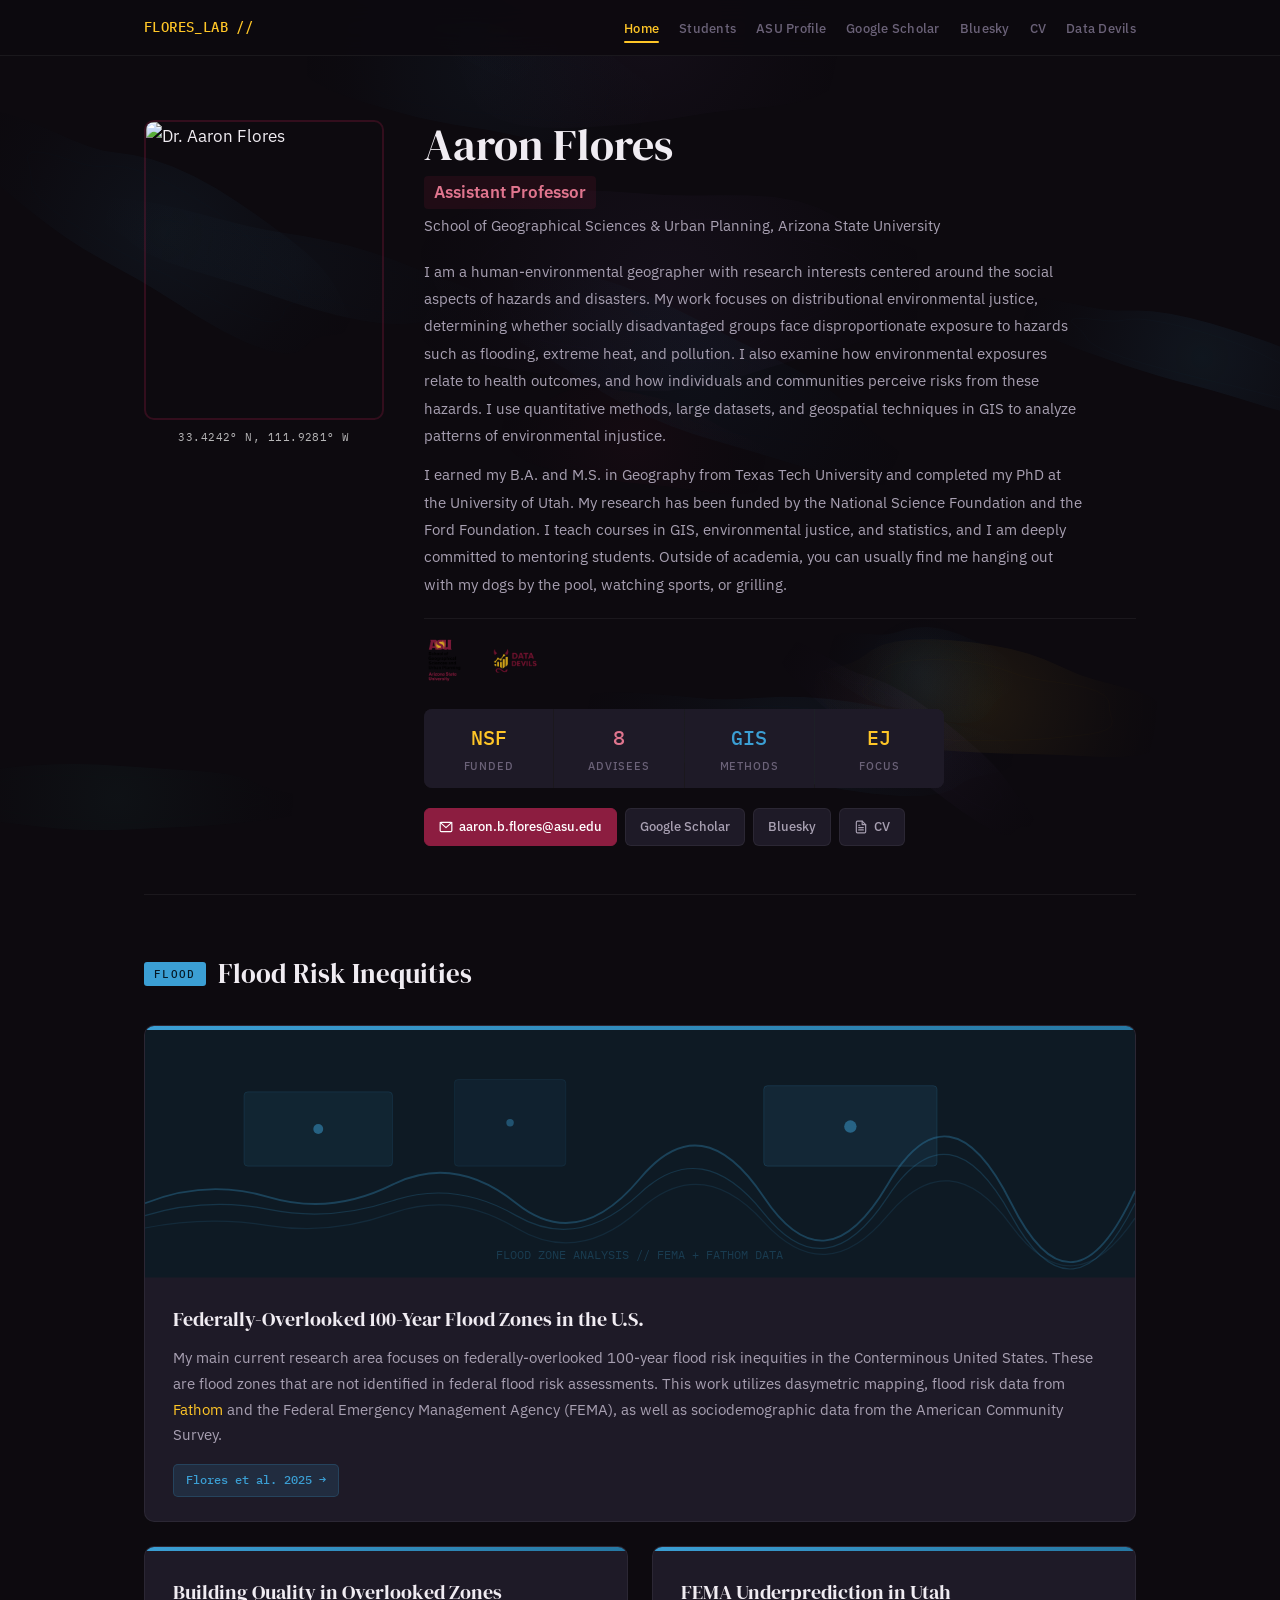
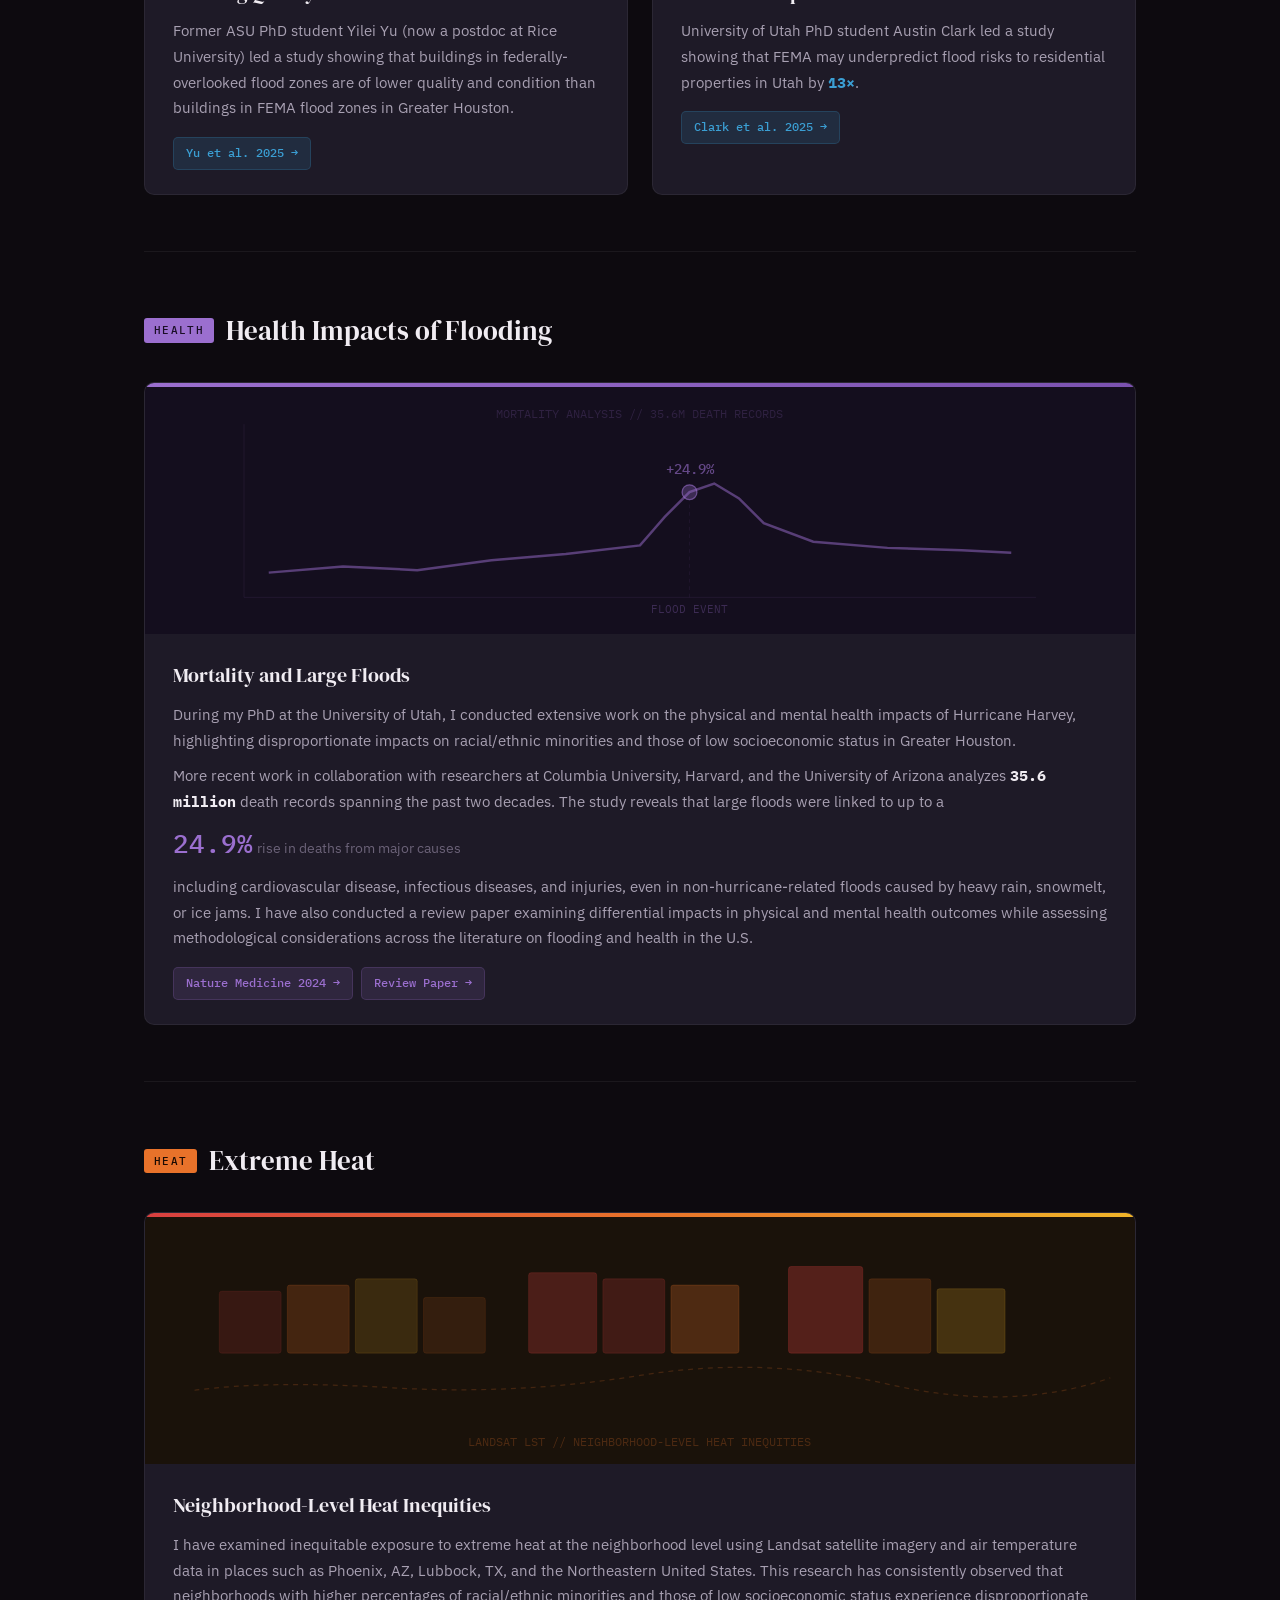
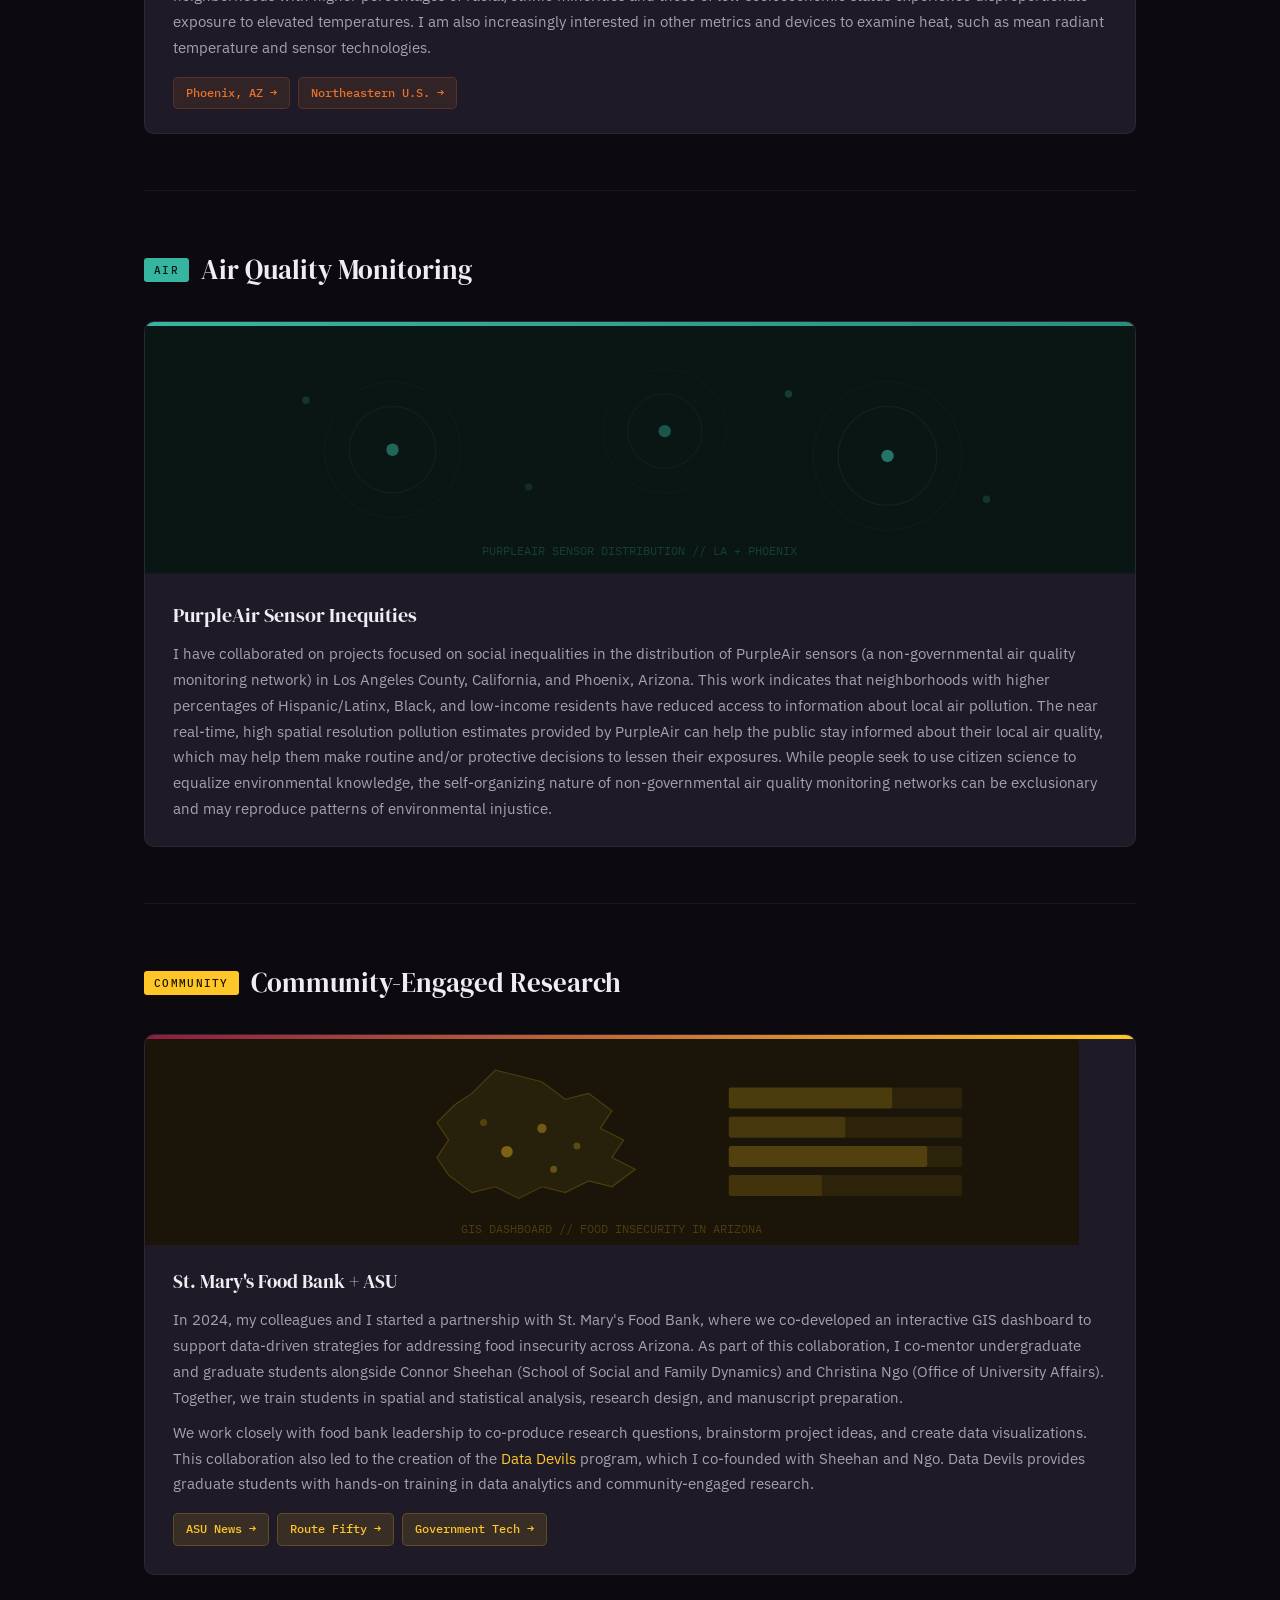
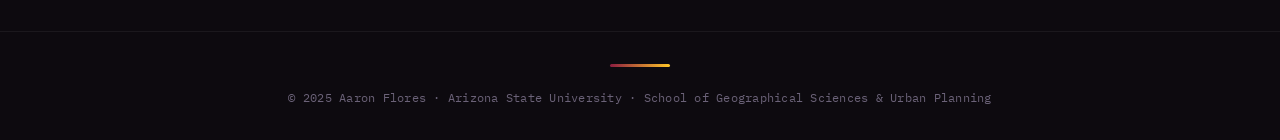
==== commit 714dc7b9: "Update index.html" ====
--- a/index.html
+++ b/index.html
@@ -608,13 +608,12 @@
   .stat-item { flex: 1 1 45%; }
 }
 
-</style>
+  </style>
 </head>
 <body>
 
   <canvas id="bg-canvas"></canvas>
 
-  <!-- Navigation -->
   <nav class="nav">
     <div class="nav-inner">
       <a href="index.html" class="nav-name">FLORES_LAB //</a>
@@ -639,7 +638,6 @@
 
   <main class="container">
 
-    <!-- ==================== HERO ==================== -->
     <section class="hero">
       <div class="hero-grid">
         <div class="hero-photo-col">
@@ -664,28 +662,16 @@
           </div>
 
           <div class="stat-strip">
-            <div class="stat-item">
-              <div class="stat-value gold">NSF</div>
-              <div class="stat-label">Funded</div>
-            </div>
-            <div class="stat-item">
-              <div class="stat-value maroon">8</div>
-              <div class="stat-label">Advisees</div>
-            </div>
-            <div class="stat-item">
-              <div class="stat-value blue">GIS</div>
-              <div class="stat-label">Methods</div>
-            </div>
-            <div class="stat-item">
-              <div class="stat-value gold">EJ</div>
-              <div class="stat-label">Focus</div>
-            </div>
+            <div class="stat-item"><div class="stat-value gold">NSF</div><div class="stat-label">Funded</div></div>
+            <div class="stat-item"><div class="stat-value maroon">8</div><div class="stat-label">Advisees</div></div>
+            <div class="stat-item"><div class="stat-value blue">GIS</div><div class="stat-label">Methods</div></div>
+            <div class="stat-item"><div class="stat-value gold">EJ</div><div class="stat-label">Focus</div></div>
           </div>
 
           <div class="pill-row">
-            <a href="/cdn-cgi/l/email-protection#99f8f8ebf6f7b7fbb7fff5f6ebfcead9f8eaecb7fcfdec" class="pill pill-accent">
+            <a id="email-pill" class="pill pill-accent" style="cursor:pointer;">
               <svg viewBox="0 0 24 24" fill="none" stroke="currentColor" stroke-width="2" stroke-linecap="round" stroke-linejoin="round"><rect x="2" y="4" width="20" height="16" rx="2"/><path d="M22 4L12 13 2 4"/></svg>
-              <span class="__cf_email__" data-cfemail="5d3c3c2f3233733f733b31322f382e1d3c2e2873383928">[email&#160;protected]</span>
+              <span id="email-text"></span>
             </a>
             <a href="https://scholar.google.com/citations?user=OSSzZk4AAAAJ&hl=en&oi=ao" target="_blank" rel="noopener" class="pill">Google Scholar</a>
             <a href="https://bsky.app/profile/aaflores.bsky.social" target="_blank" rel="noopener" class="pill">Bluesky</a>
@@ -698,12 +684,8 @@
       </div>
     </section>
 
-    <!-- ==================== FLOOD RISK ==================== -->
     <section class="section" id="flood-risk">
-      <div class="section-header">
-        <span class="section-tag flood">Flood</span>
-        <h2>Flood Risk Inequities</h2>
-      </div>
+      <div class="section-header"><span class="section-tag flood">Flood</span><h2>Flood Risk Inequities</h2></div>
       <div class="research-grid">
         <div class="research-card">
           <div class="research-card-accent flood"></div>
@@ -725,38 +707,18 @@
           <div class="research-card-body">
             <h3>Federally-Overlooked 100-Year Flood Zones in the U.S.</h3>
             <p>My main current research area focuses on federally-overlooked 100-year flood risk inequities in the Conterminous United States. These are flood zones that are not identified in federal flood risk assessments. This work utilizes dasymetric mapping, flood risk data from <a href="https://www.fathom.global/" target="_blank" rel="noopener">Fathom</a> and the Federal Emergency Management Agency (FEMA), as well as sociodemographic data from the American Community Survey.</p>
-            <div class="pub-links">
-              <a href="https://doi.org/10.1038/s41598-025-95120-9" target="_blank" rel="noopener" class="pub-link flood-link">Flores et al. 2025 &rarr;</a>
-            </div>
+            <div class="pub-links"><a href="https://doi.org/10.1038/s41598-025-95120-9" target="_blank" rel="noopener" class="pub-link flood-link">Flores et al. 2025 &rarr;</a></div>
           </div>
         </div>
         <div class="editorial-row">
-          <div class="research-card">
-            <div class="research-card-accent flood"></div>
-            <div class="research-card-body">
-              <h3>Building Quality in Overlooked Zones</h3>
-              <p>Former ASU PhD student Yilei Yu (now a postdoc at Rice University) led a study showing that buildings in federally-overlooked flood zones are of lower quality and condition than buildings in FEMA flood zones in Greater Houston.</p>
-              <div class="pub-links"><a href="https://doi.org/10.1007/s11111-025-00485-8" target="_blank" rel="noopener" class="pub-link flood-link">Yu et al. 2025 &rarr;</a></div>
-            </div>
-          </div>
-          <div class="research-card">
-            <div class="research-card-accent flood"></div>
-            <div class="research-card-body">
-              <h3>FEMA Underprediction in Utah</h3>
-              <p>University of Utah PhD student Austin Clark led a study showing that FEMA may underpredict flood risks to residential properties in Utah by <strong style="color: var(--flood-blue); font-family: var(--font-mono);">13&times;</strong>.</p>
-              <div class="pub-links"><a href="https://doi.org/10.1016/j.ijdrr.2025.105247" target="_blank" rel="noopener" class="pub-link flood-link">Clark et al. 2025 &rarr;</a></div>
-            </div>
-          </div>
+          <div class="research-card"><div class="research-card-accent flood"></div><div class="research-card-body"><h3>Building Quality in Overlooked Zones</h3><p>Former ASU PhD student Yilei Yu (now a postdoc at Rice University) led a study showing that buildings in federally-overlooked flood zones are of lower quality and condition than buildings in FEMA flood zones in Greater Houston.</p><div class="pub-links"><a href="https://doi.org/10.1007/s11111-025-00485-8" target="_blank" rel="noopener" class="pub-link flood-link">Yu et al. 2025 &rarr;</a></div></div></div>
+          <div class="research-card"><div class="research-card-accent flood"></div><div class="research-card-body"><h3>FEMA Underprediction in Utah</h3><p>University of Utah PhD student Austin Clark led a study showing that FEMA may underpredict flood risks to residential properties in Utah by <strong style="color: var(--flood-blue); font-family: var(--font-mono);">13&times;</strong>.</p><div class="pub-links"><a href="https://doi.org/10.1016/j.ijdrr.2025.105247" target="_blank" rel="noopener" class="pub-link flood-link">Clark et al. 2025 &rarr;</a></div></div></div>
         </div>
       </div>
     </section>
 
-    <!-- ==================== HEALTH IMPACTS ==================== -->
     <section class="section" id="health">
-      <div class="section-header">
-        <span class="section-tag health">Health</span>
-        <h2>Health Impacts of Flooding</h2>
-      </div>
+      <div class="section-header"><span class="section-tag health">Health</span><h2>Health Impacts of Flooding</h2></div>
       <div class="research-card">
         <div class="research-card-accent health"></div>
         <div class="research-img-placeholder health-placeholder">
@@ -786,12 +748,8 @@
       </div>
     </section>
 
-    <!-- ==================== EXTREME HEAT ==================== -->
     <section class="section" id="heat">
-      <div class="section-header">
-        <span class="section-tag heat">Heat</span>
-        <h2>Extreme Heat</h2>
-      </div>
+      <div class="section-header"><span class="section-tag heat">Heat</span><h2>Extreme Heat</h2></div>
       <div class="research-card">
         <div class="research-card-accent heat"></div>
         <div class="research-img-placeholder heat-placeholder">
@@ -822,12 +780,8 @@
       </div>
     </section>
 
-    <!-- ==================== AIR QUALITY ==================== -->
     <section class="section" id="air">
-      <div class="section-header">
-        <span class="section-tag air">Air</span>
-        <h2>Air Quality Monitoring</h2>
-      </div>
+      <div class="section-header"><span class="section-tag air">Air</span><h2>Air Quality Monitoring</h2></div>
       <div class="research-card">
         <div class="research-card-accent air"></div>
         <div class="research-img-placeholder air-placeholder">
@@ -856,30 +810,18 @@
       </div>
     </section>
 
-    <!-- ==================== COMMUNITY ==================== -->
     <section class="section" id="community">
-      <div class="section-header">
-        <span class="section-tag community">Community</span>
-        <h2>Community-Engaged Research</h2>
-      </div>
+      <div class="section-header"><span class="section-tag community">Community</span><h2>Community-Engaged Research</h2></div>
       <div class="community-card">
         <div class="research-img-placeholder community-placeholder" style="margin: -1.75rem -1.75rem 1.25rem; border-radius: 10px 10px 0 0; overflow: hidden;">
           <svg viewBox="0 0 800 180" xmlns="http://www.w3.org/2000/svg">
             <rect width="800" height="180" fill="#1A1508"/>
             <path d="M300 30 L340 40 L360 55 L380 50 L400 65 L390 80 L410 90 L400 105 L420 115 L400 130 L380 125 L360 135 L340 130 L320 140 L300 130 L280 135 L260 120 L250 105 L260 90 L250 75 L265 60 L280 50 Z" fill="rgba(255,198,39,0.06)" stroke="rgba(255,198,39,0.2)" stroke-width="1"/>
-            <circle cx="340" cy="80" r="4" fill="rgba(255,198,39,0.35)"/>
-            <circle cx="370" cy="95" r="3" fill="rgba(255,198,39,0.25)"/>
-            <circle cx="310" cy="100" r="5" fill="rgba(255,198,39,0.4)"/>
-            <circle cx="350" cy="115" r="3" fill="rgba(255,198,39,0.3)"/>
-            <circle cx="290" cy="75" r="3" fill="rgba(255,198,39,0.2)"/>
-            <rect x="500" y="45" width="200" height="18" rx="2" fill="rgba(255,198,39,0.08)"/>
-            <rect x="500" y="45" width="140" height="18" rx="2" fill="rgba(255,198,39,0.15)"/>
-            <rect x="500" y="70" width="200" height="18" rx="2" fill="rgba(255,198,39,0.08)"/>
-            <rect x="500" y="70" width="100" height="18" rx="2" fill="rgba(255,198,39,0.12)"/>
-            <rect x="500" y="95" width="200" height="18" rx="2" fill="rgba(255,198,39,0.08)"/>
-            <rect x="500" y="95" width="170" height="18" rx="2" fill="rgba(255,198,39,0.18)"/>
-            <rect x="500" y="120" width="200" height="18" rx="2" fill="rgba(255,198,39,0.08)"/>
-            <rect x="500" y="120" width="80" height="18" rx="2" fill="rgba(255,198,39,0.1)"/>
+            <circle cx="340" cy="80" r="4" fill="rgba(255,198,39,0.35)"/><circle cx="370" cy="95" r="3" fill="rgba(255,198,39,0.25)"/><circle cx="310" cy="100" r="5" fill="rgba(255,198,39,0.4)"/><circle cx="350" cy="115" r="3" fill="rgba(255,198,39,0.3)"/><circle cx="290" cy="75" r="3" fill="rgba(255,198,39,0.2)"/>
+            <rect x="500" y="45" width="200" height="18" rx="2" fill="rgba(255,198,39,0.08)"/><rect x="500" y="45" width="140" height="18" rx="2" fill="rgba(255,198,39,0.15)"/>
+            <rect x="500" y="70" width="200" height="18" rx="2" fill="rgba(255,198,39,0.08)"/><rect x="500" y="70" width="100" height="18" rx="2" fill="rgba(255,198,39,0.12)"/>
+            <rect x="500" y="95" width="200" height="18" rx="2" fill="rgba(255,198,39,0.08)"/><rect x="500" y="95" width="170" height="18" rx="2" fill="rgba(255,198,39,0.18)"/>
+            <rect x="500" y="120" width="200" height="18" rx="2" fill="rgba(255,198,39,0.08)"/><rect x="500" y="120" width="80" height="18" rx="2" fill="rgba(255,198,39,0.1)"/>
             <text x="400" y="170" text-anchor="middle" fill="rgba(255,198,39,0.22)" font-family="'IBM Plex Mono', monospace" font-size="10">GIS DASHBOARD // FOOD INSECURITY IN ARIZONA</text>
           </svg>
         </div>
@@ -897,13 +839,23 @@
   </main>
 
   <footer class="footer">
-    <div class="container">
-      <div class="footer-inner">&copy; 2025 Aaron Flores &middot; Arizona State University &middot; School of Geographical Sciences &amp; Urban Planning</div>
-    </div>
+    <div class="container"><div class="footer-inner">&copy; 2025 Aaron Flores &middot; Arizona State University &middot; School of Geographical Sciences &amp; Urban Planning</div></div>
   </footer>
 
-  <!-- Interactive flood-line background -->
-  <script data-cfasync="false" src="/cdn-cgi/scripts/5c5dd728/cloudflare-static/email-decode.min.js"></script><script>
+  <script>
+  // Assemble email via JS to prevent Cloudflare email obfuscation
+  (function() {
+    var u = 'aaron.b.flores';
+    var d = 'asu.edu';
+    var full = u + String.fromCharCode(64) + d;
+    var pill = document.getElementById('email-pill');
+    var text = document.getElementById('email-text');
+    if (pill) pill.href = 'mai' + 'lto:' + full;
+    if (text) text.textContent = full;
+  })();
+  </script>
+
+  <script>
 (function() {
   var canvas = document.getElementById('bg-canvas');
   var ctx = canvas.getContext('2d');
@@ -1074,103 +1026,7 @@
   resize();
   draw();
 })();
-</script><script>
-  (function() {
-    var canvas = document.getElementById('bg-canvas');
-    if (!canvas) return;
-    var ctx = canvas.getContext('2d');
-    var w, h, lines, mouse = { x: -1000, y: -1000 };
-    var time = 0;
-
-    function resize() {
-      w = canvas.width = window.innerWidth;
-      h = canvas.height = window.innerHeight;
-      createLines();
-    }
-
-    function createLines() {
-      lines = [];
-      var count = Math.floor(h / 28);
-      for (var i = 0; i < count; i++) {
-        var baseY = (i / count) * h;
-        var speed = 0.15 + Math.random() * 0.35;
-        var amp = 8 + Math.random() * 20;
-        var freq = 0.002 + Math.random() * 0.003;
-        var phase = Math.random() * Math.PI * 2;
-        var alpha = 0.03 + Math.random() * 0.06;
-        var drift = (Math.random() - 0.5) * 0.15;
-
-        var r = Math.random();
-        var color;
-        if (r < 0.45) {
-          color = [59, 159, 212];
-        } else if (r < 0.6) {
-          color = [140, 29, 64];
-        } else if (r < 0.72) {
-          color = [155, 111, 207];
-        } else if (r < 0.82) {
-          color = [54, 181, 160];
-        } else if (r < 0.92) {
-          color = [232, 114, 42];
-        } else {
-          color = [255, 198, 39];
-        }
-
-        lines.push({
-          baseY: baseY,
-          speed: speed,
-          amp: amp,
-          freq: freq,
-          phase: phase,
-          alpha: alpha,
-          drift: drift,
-          color: color,
-          lineWidth: 0.5 + Math.random() * 1.0
-        });
-      }
-    }
-
-    function draw() {
-      time += 0.008;
-      ctx.clearRect(0, 0, w, h);
-
-      for (var i = 0; i < lines.length; i++) {
-        var l = lines[i];
-        var scrollY = window.pageYOffset || document.documentElement.scrollTop;
-        var viewY = l.baseY - (scrollY * l.drift);
-
-        ctx.beginPath();
-        var points = 80;
-        for (var p = 0; p <= points; p++) {
-          var x = (p / points) * (w + 100) - 50;
-          var waveOffset = Math.sin(x * l.freq + time * l.speed + l.phase) * l.amp;
-          var wave2 = Math.sin(x * l.freq * 1.7 + time * l.speed * 0.6 + l.phase * 2.3) * l.amp * 0.3;
-
-          var dx = mouse.x - x;
-          var dy = mouse.y - (viewY + waveOffset);
-          var dist = Math.sqrt(dx * dx + dy * dy);
-          var mouseDisplace = 0;
-          if (dist < 200) {
-            mouseDisplace = (1 - dist / 200) * 30 * (dy > 0 ? -1 : 1);
-          }
-
-          var y = viewY + waveOffset + wave2 + mouseDisplace;
-
-          if (p === 0) {
-            ctx.moveTo(x, y);
-          } else {
-            ctx.lineTo(x, y);
-          }
-        }
-
-        var a = l.alpha;
-        ctx.strokeStyle = 'rgba(' + l.color[0] + ',' + l.color[1] + ',' + l.color[2] + ',' + a + ')';
-        ctx.lineWidth = l.lineWidth;
-        ctx.stroke();
-      }
-
-      requestAnimationFrame(draw);
-    }
-
-    window.addEventListener('resize', resize);
-    document.
+  </script>
+
+</body>
+</html>
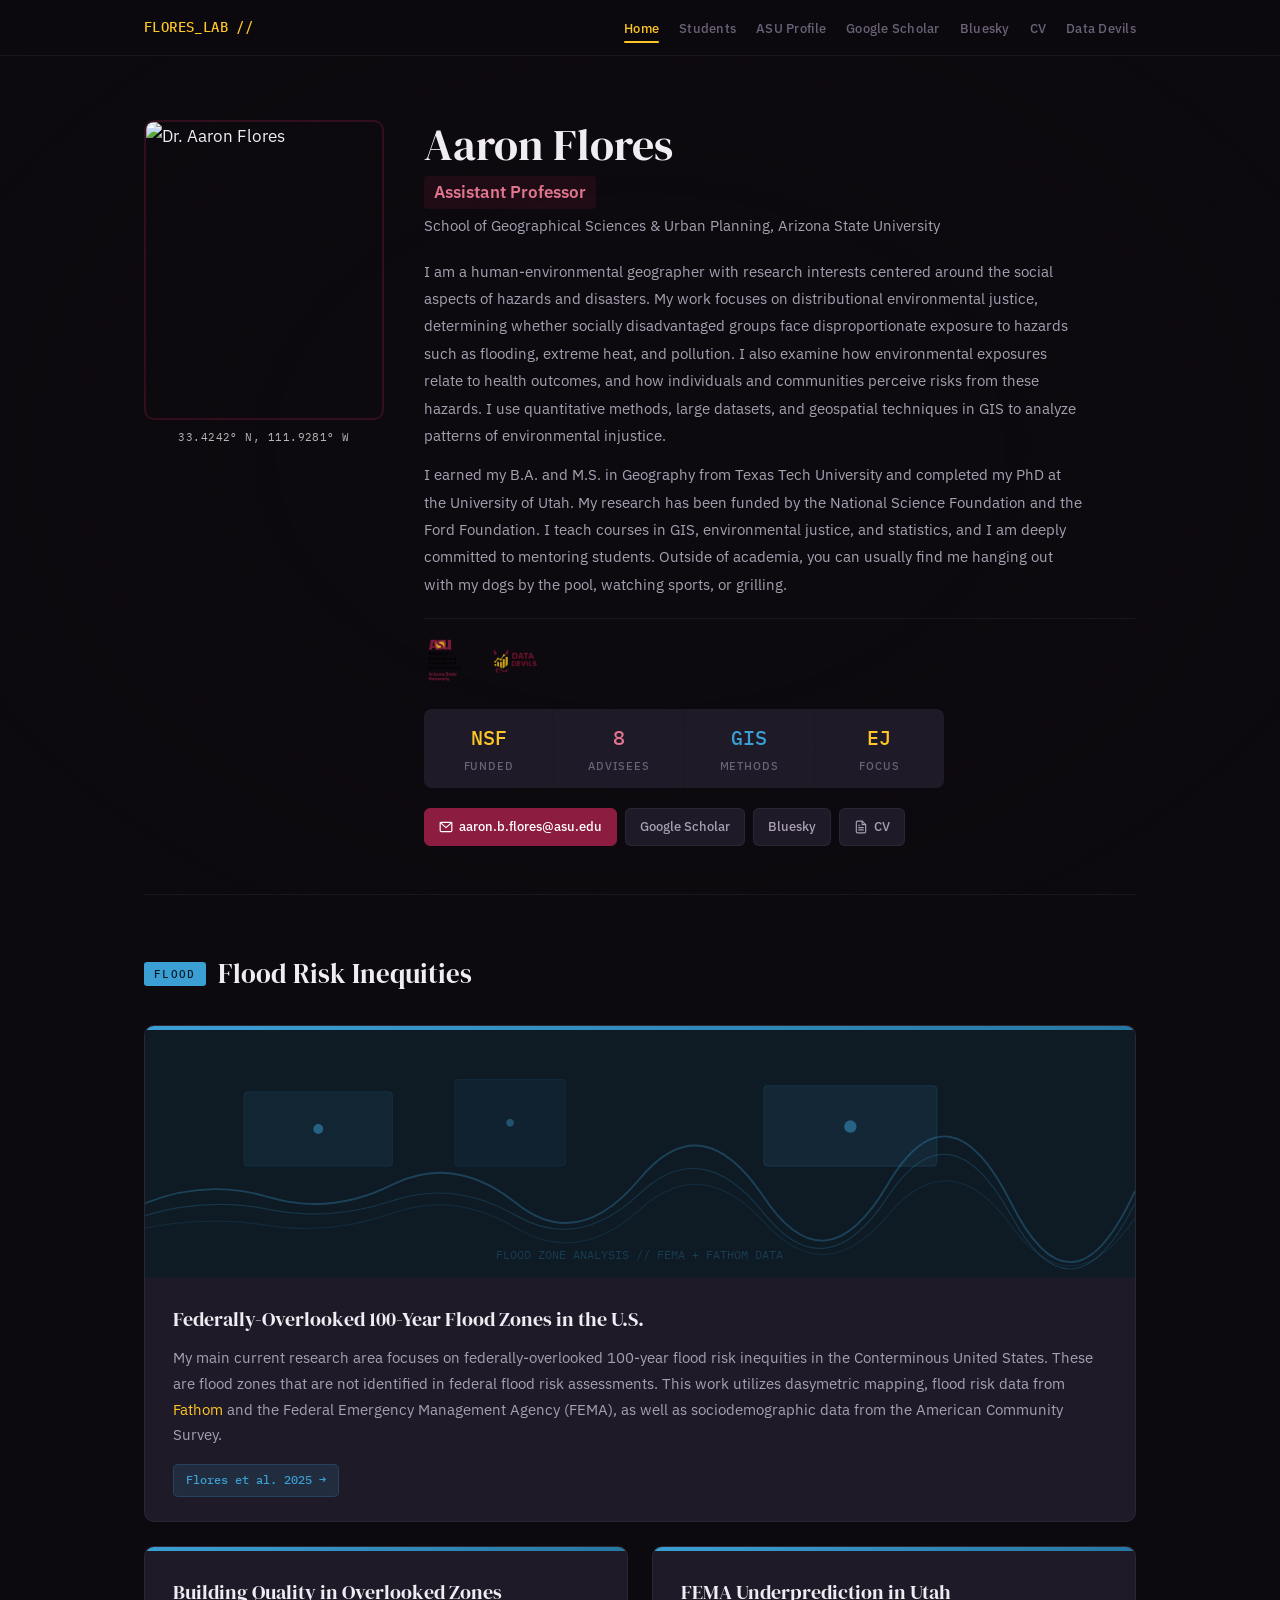
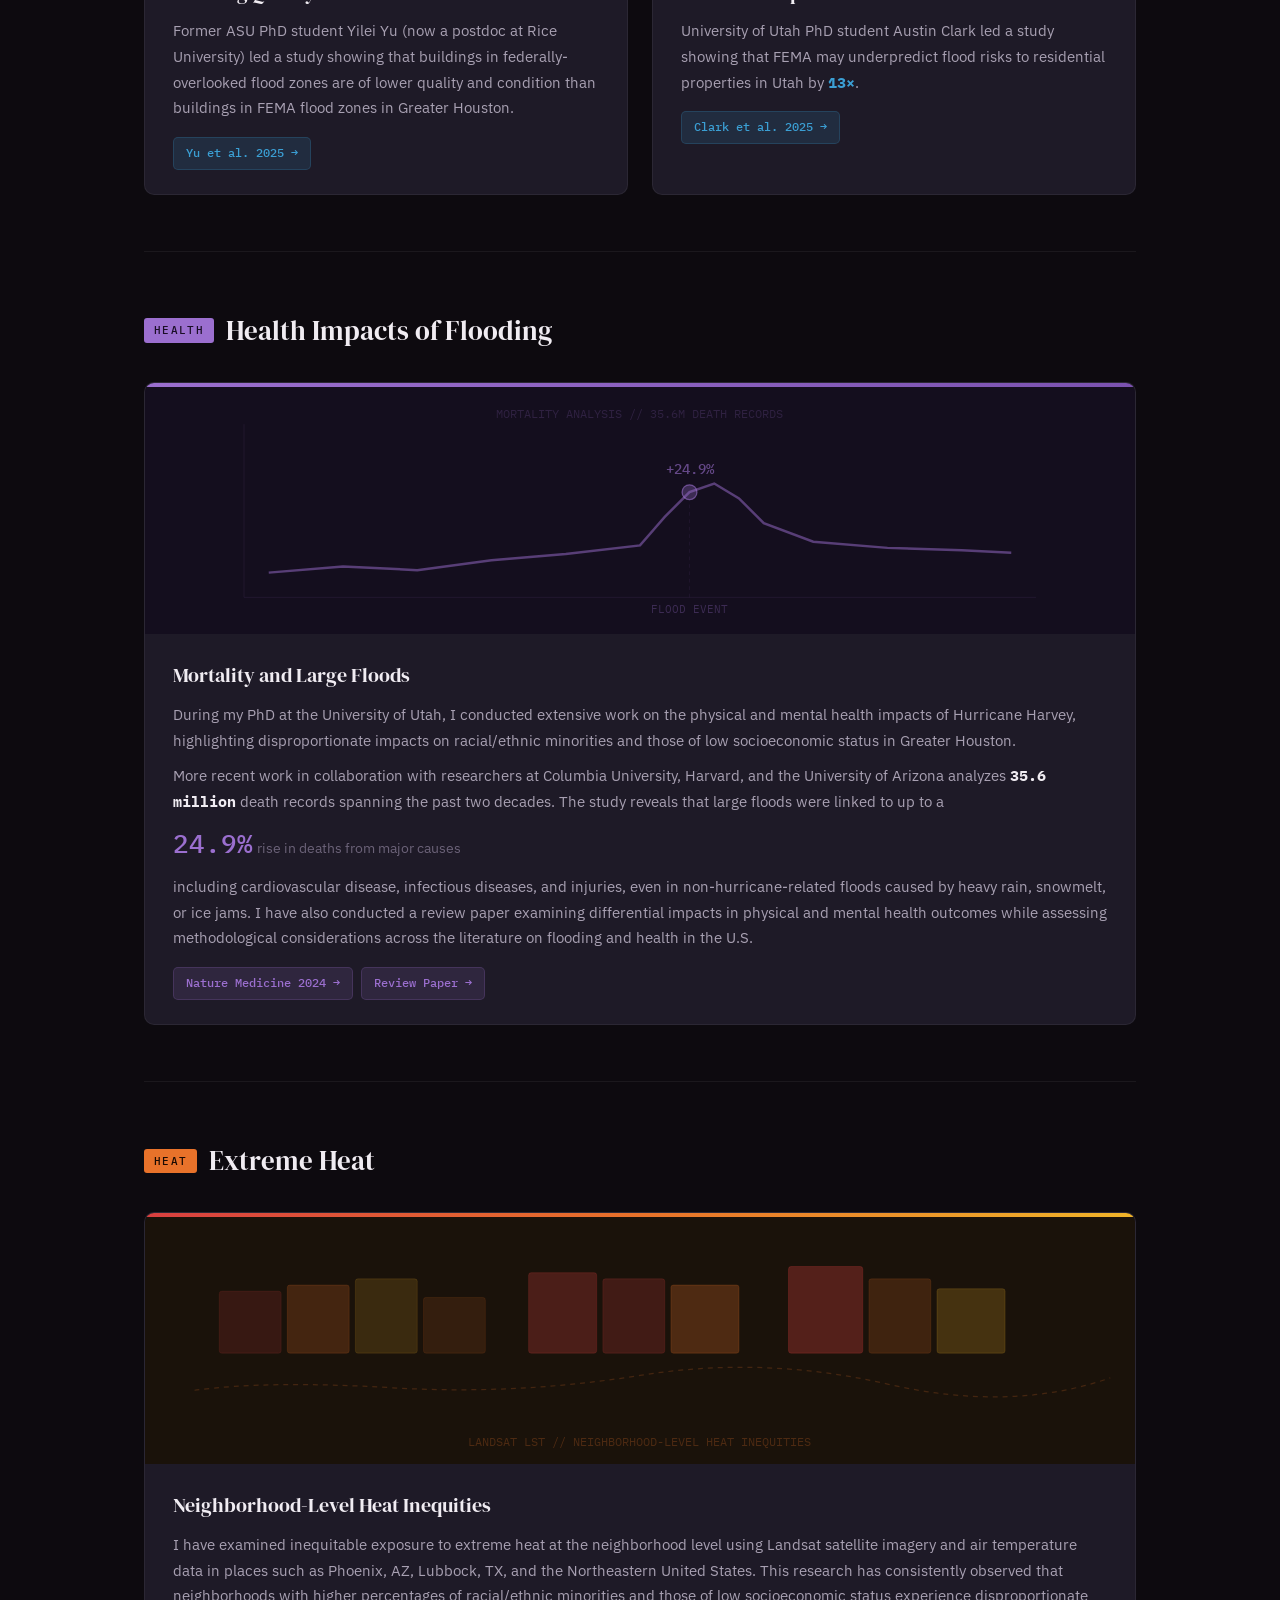
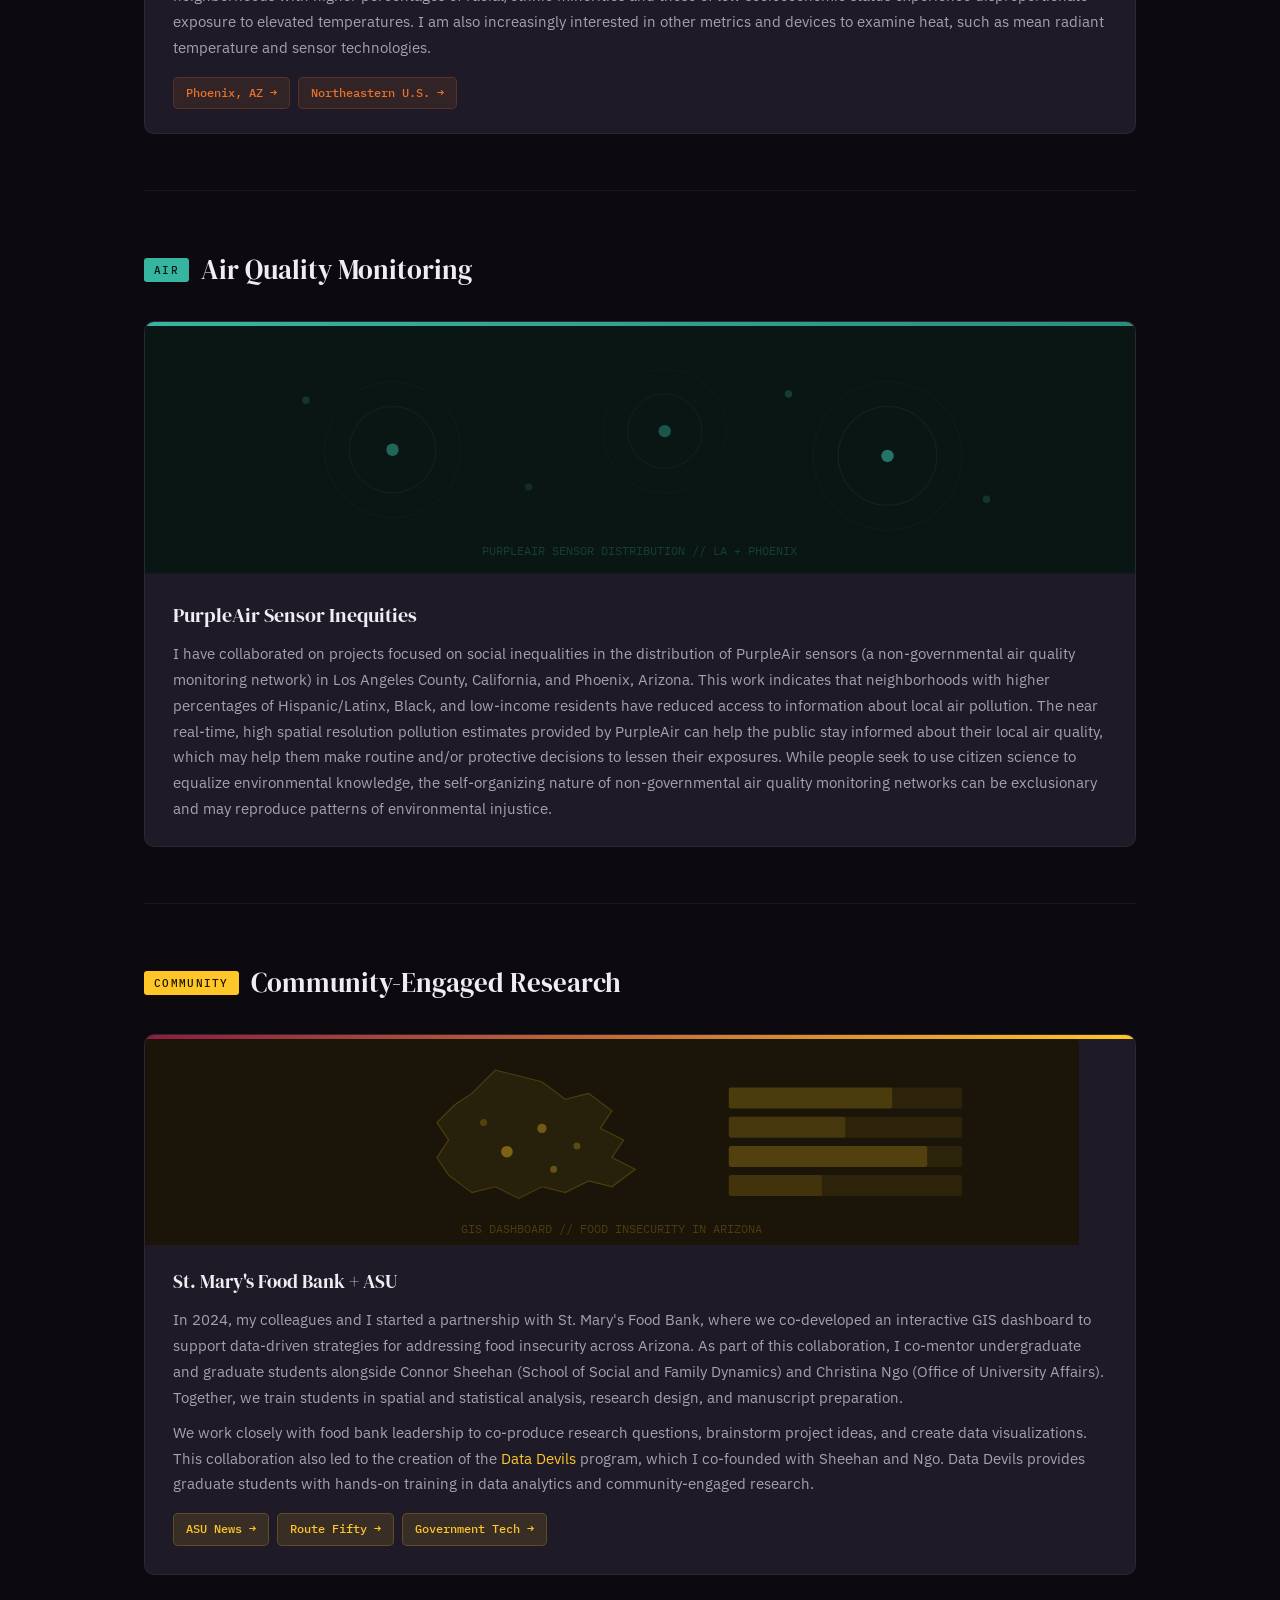
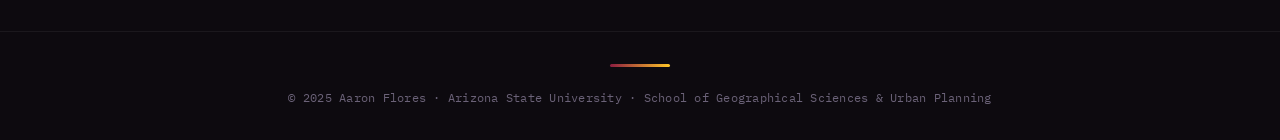
==== commit ce5a505d: "Update index.html Update on May 4, 2026" ====
--- a/index.html
+++ b/index.html
@@ -89,11 +89,28 @@
   color: white;
 }
 
-/* ---- Interactive particle canvas ---- */
-#bg-canvas {
+
+/* ---- Background map (CONUS flood data) ---- */
+body::before {
+  content: '';
   position: fixed;
   inset: 0;
   z-index: 0;
+  background-image: url('images/conus_bg.webp');
+  background-size: cover;
+  background-position: center;
+  background-repeat: no-repeat;
+  opacity: 0.18;
+  pointer-events: none;
+}
+
+/* Subtle vignette to fade the map edges */
+body::after {
+  content: '';
+  position: fixed;
+  inset: 0;
+  z-index: 0;
+  background: radial-gradient(ellipse at center, transparent 0%, transparent 40%, rgba(13, 10, 15, 0.6) 100%);
   pointer-events: none;
 }
 
@@ -608,12 +625,9 @@
   .stat-item { flex: 1 1 45%; }
 }
 
-  </style>
+</style>
 </head>
 <body>
-
-  <canvas id="bg-canvas"></canvas>
-
   <nav class="nav">
     <div class="nav-inner">
       <a href="index.html" class="nav-name">FLORES_LAB //</a>
@@ -855,178 +869,7 @@
   })();
   </script>
 
-  <script>
-(function() {
-  var canvas = document.getElementById('bg-canvas');
-  var ctx = canvas.getContext('2d');
-  var w, h, time = 0;
-  var mouse = { x: -1000, y: -1000 };
-  var pools = [];
-  var drops = [];
-
-  function resize() {
-    w = canvas.width = window.innerWidth;
-    h = canvas.height = window.innerHeight;
-    createPools();
-  }
-
-  function createPools() {
-    pools = [];
-    var count = 12 + Math.floor(Math.random() * 8);
-    for (var i = 0; i < count; i++) {
-      pools.push({
-        x: Math.random() * w,
-        y: Math.random() * h,
-        rx: 60 + Math.random() * 180,
-        ry: 30 + Math.random() * 80,
-        phase: Math.random() * Math.PI * 2,
-        breathSpeed: 0.3 + Math.random() * 0.5,
-        breathAmp: 0.06 + Math.random() * 0.1,
-        driftX: (Math.random() - 0.5) * 0.12,
-        driftY: 0.02 + Math.random() * 0.08,
-        rotation: Math.random() * Math.PI * 0.3 - 0.15,
-        alpha: 0.025 + Math.random() * 0.035,
-        color: pickColor()
-      });
-    }
-
-    drops = [];
-    for (var d = 0; d < 40; d++) {
-      drops.push({
-        x: Math.random() * w,
-        y: Math.random() * h,
-        r: 2 + Math.random() * 6,
-        rippleR: 0,
-        rippleMax: 20 + Math.random() * 40,
-        rippleSpeed: 0.3 + Math.random() * 0.4,
-        delay: Math.random() * 600,
-        timer: 0,
-        alpha: 0.04 + Math.random() * 0.06,
-        color: pickColor()
-      });
-    }
-  }
-
-  function pickColor() {
-    var r = Math.random();
-    if (r < 0.55) return [59, 159, 212];
-    if (r < 0.7) return [40, 120, 180];
-    if (r < 0.8) return [140, 29, 64];
-    if (r < 0.88) return [155, 111, 207];
-    if (r < 0.94) return [54, 181, 160];
-    return [255, 198, 39];
-  }
-
-  function draw() {
-    time++;
-    ctx.clearRect(0, 0, w, h);
-    var scrollY = window.pageYOffset || 0;
-
-    for (var i = 0; i < pools.length; i++) {
-      var p = pools[i];
-      var breath = 1 + Math.sin(time * 0.01 * p.breathSpeed + p.phase) * p.breathAmp;
-      var px = p.x + Math.sin(time * 0.003 + p.phase) * 15;
-      var py = p.y + time * p.driftY * 0.3 - scrollY * 0.03;
-
-      py = ((py % (h + 200)) + h + 200) % (h + 200) - 100;
-
-      var dx = mouse.x - px;
-      var dy = mouse.y - py;
-      var dist = Math.sqrt(dx * dx + dy * dy);
-      var expand = 1;
-      if (dist < 250) {
-        expand = 1 + (1 - dist / 250) * 0.4;
-      }
-
-      var crx = p.rx * breath * expand;
-      var cry = p.ry * breath * expand;
-
-      ctx.save();
-      ctx.translate(px, py);
-      ctx.rotate(p.rotation + Math.sin(time * 0.002 + p.phase) * 0.05);
-
-      var grad = ctx.createRadialGradient(0, 0, 0, 0, 0, Math.max(crx, cry));
-      var c = p.color;
-      grad.addColorStop(0, 'rgba(' + c[0] + ',' + c[1] + ',' + c[2] + ',' + (p.alpha * 1.5) + ')');
-      grad.addColorStop(0.4, 'rgba(' + c[0] + ',' + c[1] + ',' + c[2] + ',' + (p.alpha * 0.8) + ')');
-      grad.addColorStop(0.7, 'rgba(' + c[0] + ',' + c[1] + ',' + c[2] + ',' + (p.alpha * 0.3) + ')');
-      grad.addColorStop(1, 'rgba(' + c[0] + ',' + c[1] + ',' + c[2] + ',0)');
-
-      ctx.beginPath();
-      drawBlobEllipse(ctx, 0, 0, crx, cry, time * 0.008 + p.phase);
-      ctx.fillStyle = grad;
-      ctx.fill();
-
-      ctx.beginPath();
-      drawBlobEllipse(ctx, 0, 0, crx * 0.7, cry * 0.7, time * 0.008 + p.phase + 1);
-      ctx.strokeStyle = 'rgba(' + c[0] + ',' + c[1] + ',' + c[2] + ',' + (p.alpha * 0.6) + ')';
-      ctx.lineWidth = 0.5;
-      ctx.stroke();
-
-      ctx.restore();
-    }
-
-    for (var d = 0; d < drops.length; d++) {
-      var dr = drops[d];
-      dr.timer++;
-      if (dr.timer < dr.delay) continue;
-
-      var localTime = dr.timer - dr.delay;
-      dr.rippleR += dr.rippleSpeed;
-
-      if (dr.rippleR > dr.rippleMax) {
-        dr.rippleR = 0;
-        dr.timer = 0;
-        dr.delay = 100 + Math.random() * 500;
-        dr.x = Math.random() * w;
-        dr.y = Math.random() * h;
-      }
-
-      var rippleAlpha = dr.alpha * (1 - dr.rippleR / dr.rippleMax);
-      var c = dr.color;
-
-      ctx.beginPath();
-      ctx.arc(dr.x, dr.y - scrollY * 0.01, dr.rippleR, 0, Math.PI * 2);
-      ctx.strokeStyle = 'rgba(' + c[0] + ',' + c[1] + ',' + c[2] + ',' + rippleAlpha + ')';
-      ctx.lineWidth = 0.8;
-      ctx.stroke();
-
-      if (dr.rippleR > 8) {
-        ctx.beginPath();
-        ctx.arc(dr.x, dr.y - scrollY * 0.01, dr.rippleR * 0.5, 0, Math.PI * 2);
-        ctx.strokeStyle = 'rgba(' + c[0] + ',' + c[1] + ',' + c[2] + ',' + (rippleAlpha * 0.5) + ')';
-        ctx.lineWidth = 0.5;
-        ctx.stroke();
-      }
-    }
-
-    requestAnimationFrame(draw);
-  }
-
-  function drawBlobEllipse(ctx, cx, cy, rx, ry, t) {
-    var steps = 60;
-    for (var i = 0; i <= steps; i++) {
-      var angle = (i / steps) * Math.PI * 2;
-      var noise1 = Math.sin(angle * 3 + t * 1.2) * 0.08;
-      var noise2 = Math.sin(angle * 5 + t * 0.7) * 0.05;
-      var noise3 = Math.sin(angle * 7 + t * 1.8) * 0.03;
-      var r = 1 + noise1 + noise2 + noise3;
-      var x = cx + Math.cos(angle) * rx * r;
-      var y = cy + Math.sin(angle) * ry * r;
-      if (i === 0) ctx.moveTo(x, y);
-      else ctx.lineTo(x, y);
-    }
-    ctx.closePath();
-  }
-
-  window.addEventListener('resize', resize);
-  document.addEventListener('mousemove', function(e) { mouse.x = e.clientX; mouse.y = e.clientY; });
-  document.addEventListener('mouseleave', function() { mouse.x = -1000; mouse.y = -1000; });
-
-  resize();
-  draw();
-})();
-  </script>
+  
 
 </body>
 </html>
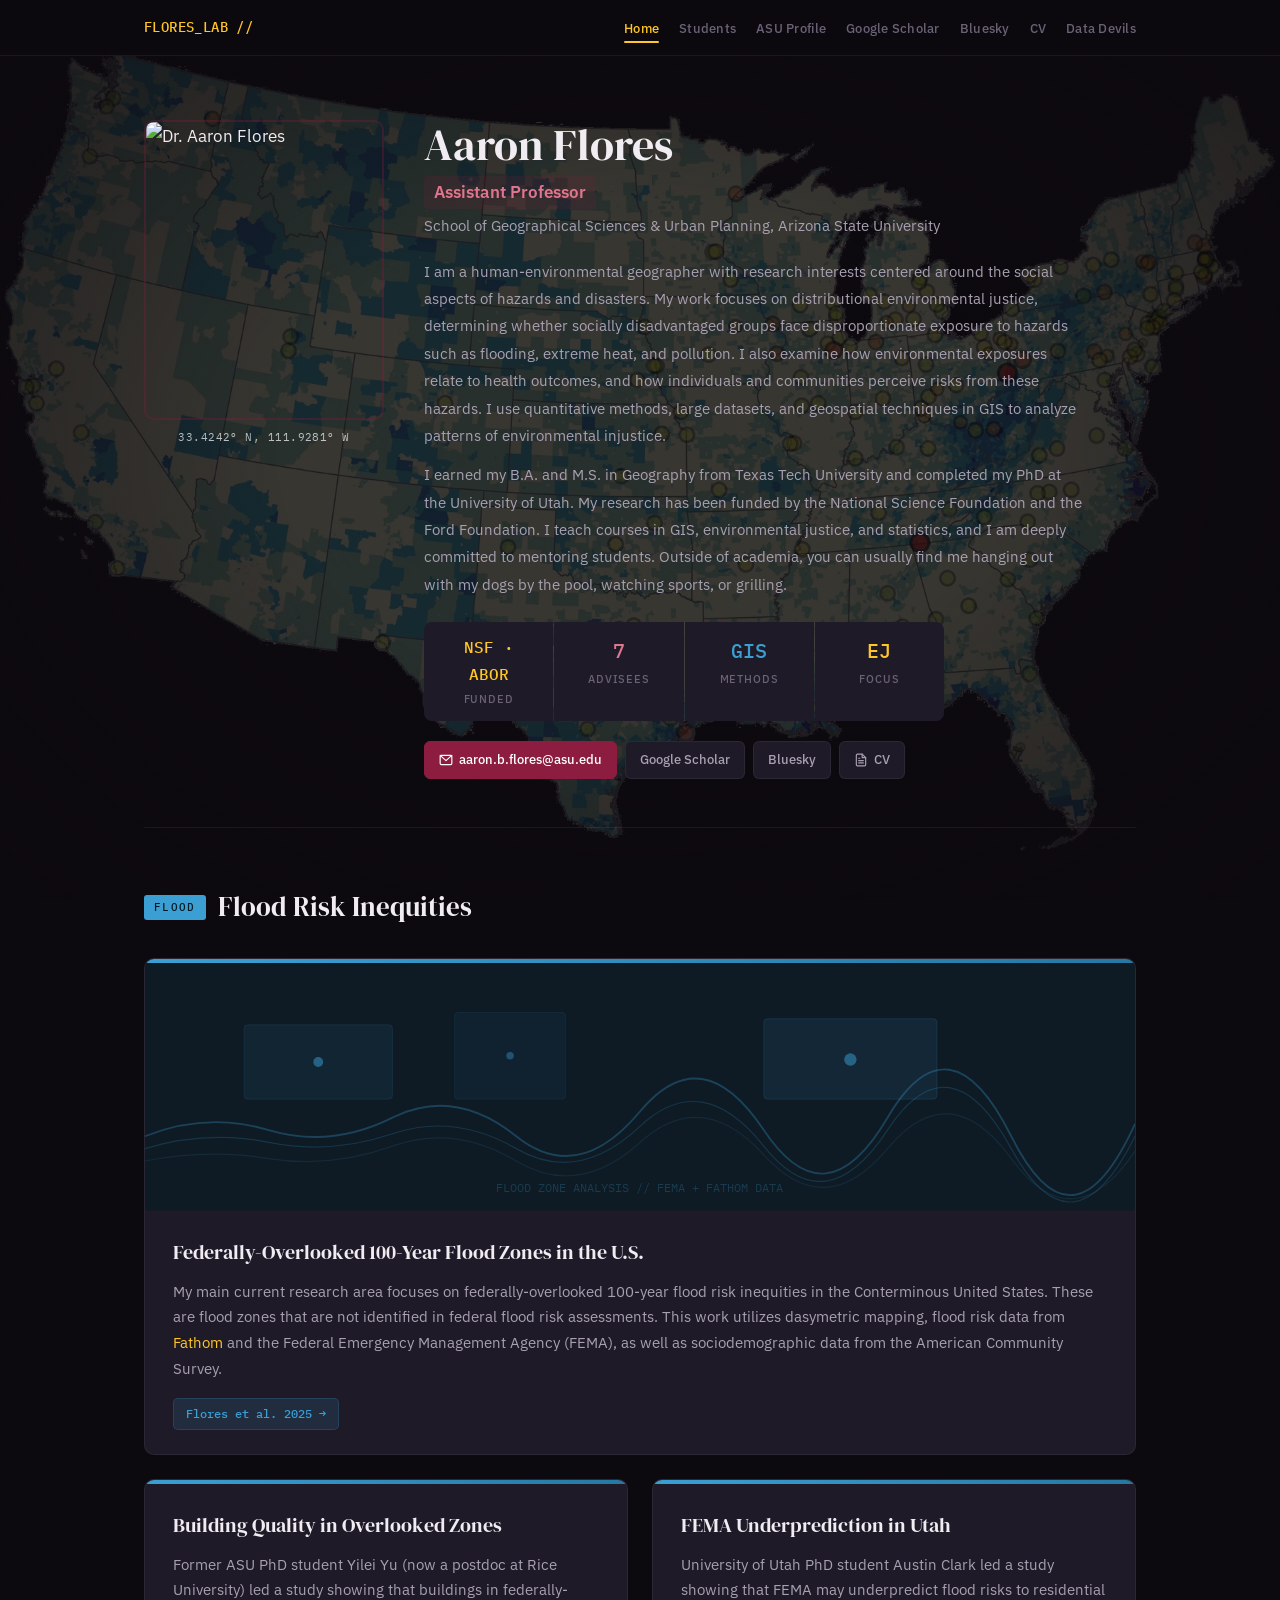
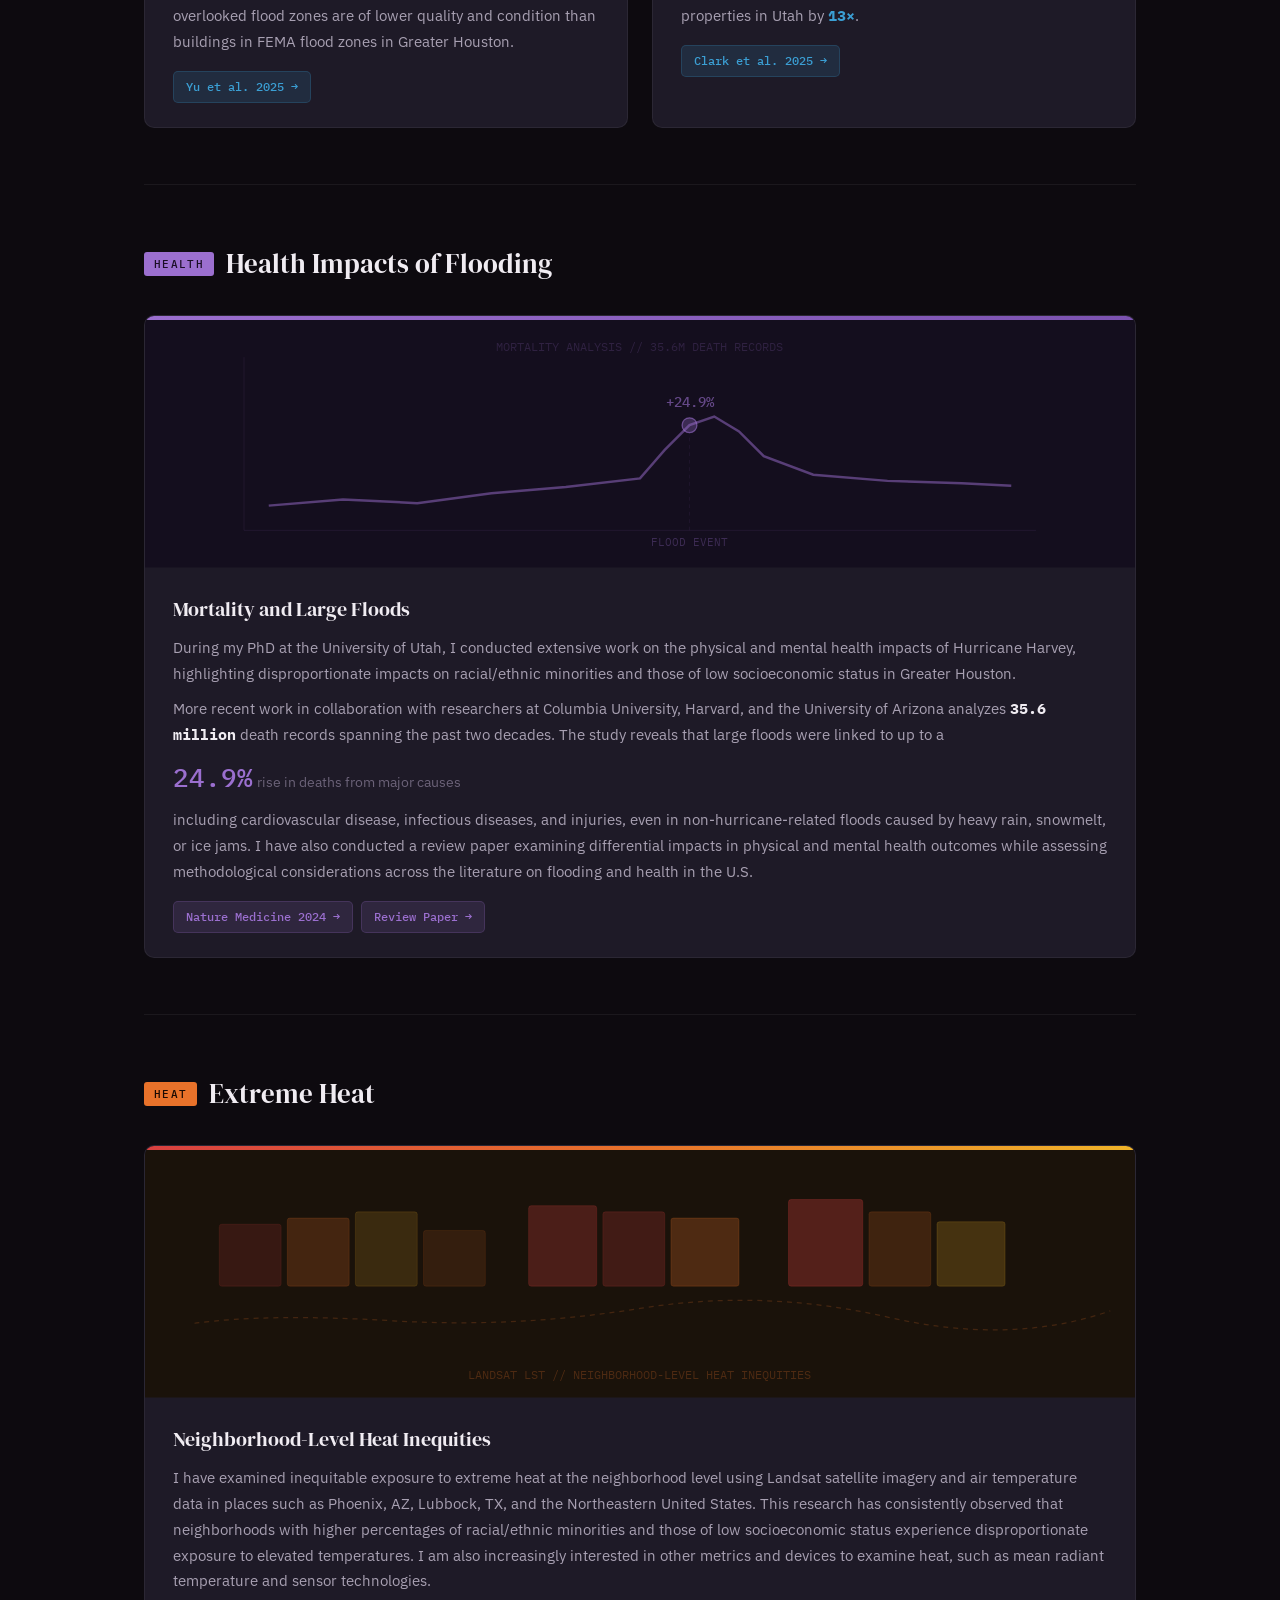
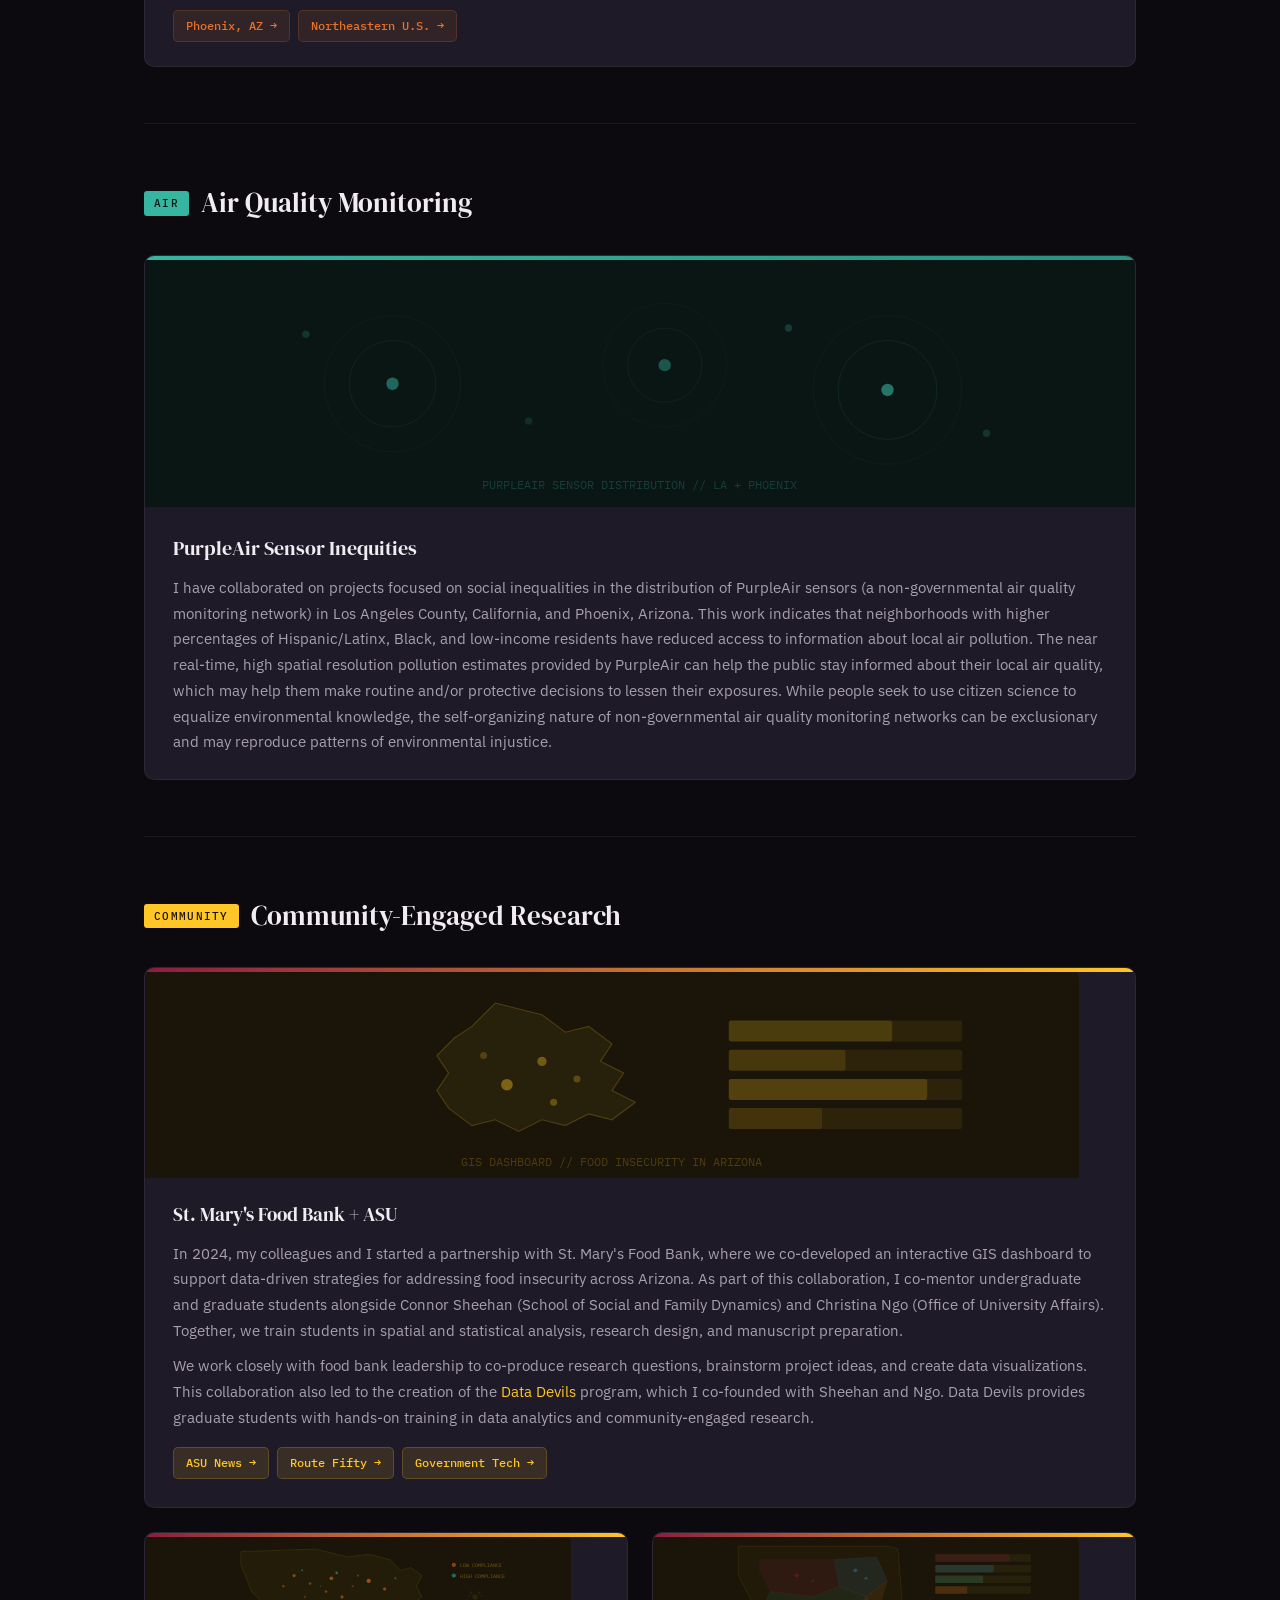
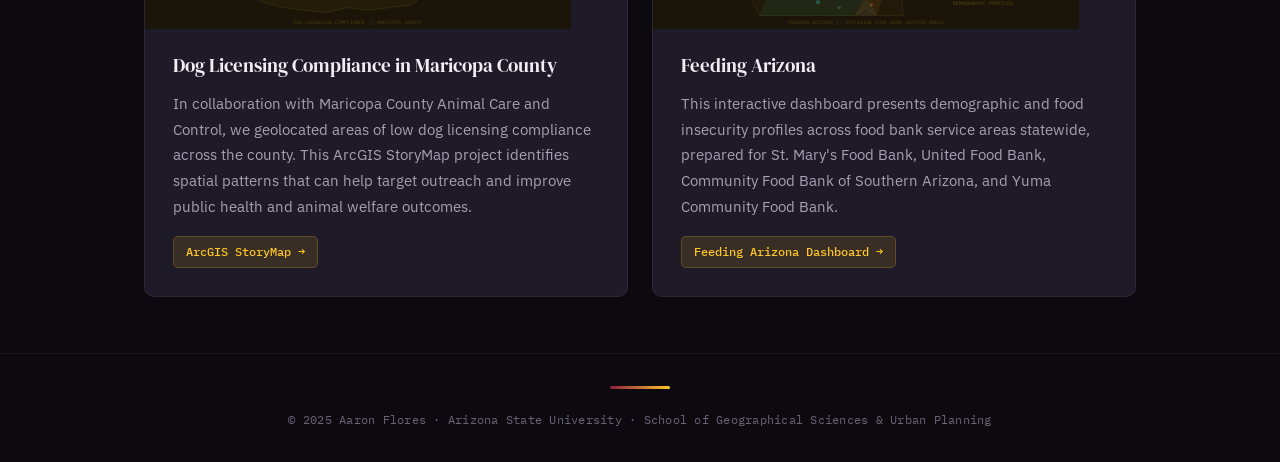
==== commit 4a0a0ed3: "Update index.html Update on July 31, 2026" ====
--- a/index.html
+++ b/index.html
@@ -316,26 +316,6 @@
 }
 .hero-bio + .hero-bio { margin-top: 0.75rem; }
 
-/* ---- Affiliation logos ---- */
-.affiliation-logos {
-  display: flex;
-  align-items: center;
-  gap: 1.5rem;
-  margin-top: 1.25rem;
-  padding-top: 1rem;
-  border-top: 1px solid var(--border);
-}
-
-.affiliation-logos img {
-  height: 50px;
-  width: auto;
-  opacity: 0.85;
-  transition: opacity 0.2s;
-}
-.affiliation-logos img:hover {
-  opacity: 1;
-}
-
 /* ---- Stat strip ---- */
 .stat-strip {
   display: flex;
@@ -575,6 +555,11 @@
   padding: 2px 8px; border-radius: 4px;
   background: var(--asu-maroon-glow); color: #E0758E; white-space: nowrap;
 }
+.alumni-committee {
+  font-size: 0.78rem;
+  color: var(--text-muted);
+  margin-top: 2px;
+}
 
 /* ---- Footer ---- */
 .footer { border-top: 1px solid var(--border); padding: 2rem 0; text-align: center; }
@@ -593,6 +578,10 @@
   background: repeating-linear-gradient(90deg, var(--border) 0px, var(--border) 4px, transparent 4px, transparent 8px);
   margin: 0.5rem 0;
 }
+
+/* ---- Tab content ---- */
+.tab-content { display: none; }
+.tab-content.active { display: block; }
 
 /* ---- Responsive ---- */
 @media (max-width: 768px) {
@@ -612,7 +601,6 @@
   .stat-strip { max-width: 100%; }
   .pill-row { justify-content: center; }
   .hero-text h1 { font-size: 2rem; }
-  .affiliation-logos { justify-content: center; }
 
   .editorial-row { grid-template-columns: 1fr; }
 
@@ -630,7 +618,7 @@
 <body>
   <nav class="nav">
     <div class="nav-inner">
-      <a href="index.html" class="nav-name">FLORES_LAB //</a>
+      <a href="#" class="nav-name" onclick="switchTab('home'); return false;">FLORES_LAB //</a>
       <button class="nav-toggle" aria-label="Toggle navigation" onclick="document.querySelector('.nav-links').classList.toggle('open')">
         <svg viewBox="0 0 24 24" fill="none" stroke="currentColor" stroke-width="2" stroke-linecap="round">
           <line x1="3" y1="6" x2="21" y2="6"/>
@@ -639,8 +627,8 @@
         </svg>
       </button>
       <ul class="nav-links">
-        <li><a href="index.html" class="active">Home</a></li>
-        <li><a href="students.html">Students</a></li>
+        <li><a href="#" data-tab="home" class="active" onclick="switchTab('home'); return false;">Home</a></li>
+        <li><a href="#students" data-tab="students" onclick="switchTab('students'); return false;">Students</a></li>
         <li><a href="https://search.asu.edu/profile/3269825" target="_blank" rel="noopener">ASU Profile</a></li>
         <li><a href="https://scholar.google.com/citations?user=OSSzZk4AAAAJ&hl=en&oi=ao" target="_blank" rel="noopener">Google Scholar</a></li>
         <li><a href="https://bsky.app/profile/aaflores.bsky.social" target="_blank" rel="noopener">Bluesky</a></li>
@@ -652,6 +640,9 @@
 
   <main class="container">
 
+    <!-- ==================== HOME TAB ==================== -->
+    <div id="home-content" class="tab-content active">
+
     <section class="hero">
       <div class="hero-grid">
         <div class="hero-photo-col">
@@ -670,14 +661,9 @@
             I earned my B.A. and M.S. in Geography from Texas Tech University and completed my PhD at the University of Utah. My research has been funded by the National Science Foundation and the Ford Foundation. I teach courses in GIS, environmental justice, and statistics, and I am deeply committed to mentoring students. Outside of academia, you can usually find me hanging out with my dogs by the pool, watching sports, or grilling.
           </p>
 
-          <div class="affiliation-logos">
-            <a href="https://sgsup.asu.edu" target="_blank" rel="noopener"><img src="images/SGSUP_Logo.png" alt="ASU School of Geographical Sciences and Urban Planning"></a>
-            <a href="https://thesanfordschool.asu.edu/data-devils" target="_blank" rel="noopener"><img src="images/DD_logo.PNG" alt="Data Devils"></a>
-          </div>
-
           <div class="stat-strip">
-            <div class="stat-item"><div class="stat-value gold">NSF</div><div class="stat-label">Funded</div></div>
-            <div class="stat-item"><div class="stat-value maroon">8</div><div class="stat-label">Advisees</div></div>
+            <div class="stat-item"><div class="stat-value gold" style="font-size: 1rem;">NSF · ABOR</div><div class="stat-label">Funded</div></div>
+            <div class="stat-item"><div class="stat-value maroon">7</div><div class="stat-label">Advisees</div></div>
             <div class="stat-item"><div class="stat-value blue">GIS</div><div class="stat-label">Methods</div></div>
             <div class="stat-item"><div class="stat-value gold">EJ</div><div class="stat-label">Focus</div></div>
           </div>
@@ -848,7 +834,99 @@
           <a href="https://www.govtech.com/health/gis-supports-informs-bringing-food-to-arizona-tribal-nations" target="_blank" rel="noopener" class="media-link">Government Tech &rarr;</a>
         </div>
       </div>
+      <div class="editorial-row" style="margin-top: 1.5rem;">
+        <div class="community-card">
+          <div class="research-img-placeholder" style="margin: -1.75rem -1.75rem 1.25rem; border-radius: 10px 10px 0 0; overflow: hidden;">
+            <svg viewBox="0 0 800 180" xmlns="http://www.w3.org/2000/svg">
+              <rect width="800" height="180" fill="#1A1508"/>
+              <!-- Maricopa County outline (simplified) -->
+              <path d="M180 35 L320 30 L380 45 L420 40 L460 50 L480 70 L500 65 L520 80 L510 100 L520 120 L500 135 L460 140 L420 145 L380 140 L340 150 L300 145 L260 140 L220 130 L200 110 L190 85 L180 60 Z" fill="rgba(255,198,39,0.04)" stroke="rgba(255,198,39,0.18)" stroke-width="1"/>
+              <!-- Dot density for dog licensing -->
+              <circle cx="280" cy="80" r="3" fill="rgba(232,114,42,0.5)"/><circle cx="310" cy="95" r="2.5" fill="rgba(232,114,42,0.4)"/><circle cx="350" cy="85" r="3.5" fill="rgba(232,114,42,0.55)"/><circle cx="390" cy="100" r="2" fill="rgba(232,114,42,0.35)"/><circle cx="420" cy="90" r="4" fill="rgba(232,114,42,0.6)"/><circle cx="340" cy="110" r="2.5" fill="rgba(232,114,42,0.4)"/><circle cx="370" cy="120" r="3" fill="rgba(232,114,42,0.45)"/><circle cx="300" cy="120" r="2" fill="rgba(232,114,42,0.3)"/><circle cx="450" cy="105" r="3" fill="rgba(232,114,42,0.5)"/><circle cx="260" cy="100" r="2.5" fill="rgba(232,114,42,0.35)"/>
+              <!-- Compliant dots -->
+              <circle cx="295" cy="70" r="2" fill="rgba(54,181,160,0.4)"/><circle cx="360" cy="75" r="2.5" fill="rgba(54,181,160,0.5)"/><circle cx="400" cy="80" r="2" fill="rgba(54,181,160,0.35)"/><circle cx="330" cy="100" r="1.5" fill="rgba(54,181,160,0.3)"/><circle cx="470" cy="85" r="2" fill="rgba(54,181,160,0.4)"/>
+              <!-- Legend -->
+              <circle cx="580" cy="60" r="4" fill="rgba(232,114,42,0.5)"/><text x="592" y="64" fill="rgba(255,198,39,0.4)" font-family="'IBM Plex Mono', monospace" font-size="9">LOW COMPLIANCE</text>
+              <circle cx="580" cy="80" r="4" fill="rgba(54,181,160,0.5)"/><text x="592" y="84" fill="rgba(255,198,39,0.4)" font-family="'IBM Plex Mono', monospace" font-size="9">HIGH COMPLIANCE</text>
+              <!-- Paw prints (abstract) -->
+              <circle cx="620" cy="120" r="5" fill="rgba(255,198,39,0.08)"/><circle cx="612" cy="112" r="2.5" fill="rgba(255,198,39,0.06)"/><circle cx="628" cy="112" r="2.5" fill="rgba(255,198,39,0.06)"/><circle cx="608" cy="118" r="2" fill="rgba(255,198,39,0.05)"/><circle cx="632" cy="118" r="2" fill="rgba(255,198,39,0.05)"/>
+              <text x="400" y="170" text-anchor="middle" fill="rgba(255,198,39,0.22)" font-family="'IBM Plex Mono', monospace" font-size="10">DOG LICENSING COMPLIANCE // MARICOPA COUNTY</text>
+            </svg>
+          </div>
+          <h3>Dog Licensing Compliance in Maricopa County</h3>
+          <p>In collaboration with Maricopa County Animal Care and Control, we geolocated areas of low dog licensing compliance across the county. This ArcGIS StoryMap project identifies spatial patterns that can help target outreach and improve public health and animal welfare outcomes.</p>
+          <div class="media-links">
+            <a href="https://storymaps.arcgis.com/stories/6696a4b8045244c0bc360f90ac3177a0" target="_blank" rel="noopener" class="media-link">ArcGIS StoryMap &rarr;</a>
+          </div>
+        </div>
+        <div class="community-card">
+          <div class="research-img-placeholder" style="margin: -1.75rem -1.75rem 1.25rem; border-radius: 10px 10px 0 0; overflow: hidden;">
+            <svg viewBox="0 0 800 180" xmlns="http://www.w3.org/2000/svg">
+              <rect width="800" height="180" fill="#1A1508"/>
+              <!-- Arizona state outline (simplified) -->
+              <path d="M160 25 L440 25 L460 30 L470 155 L420 155 L400 140 L380 155 L200 155 L160 80 Z" fill="rgba(255,198,39,0.03)" stroke="rgba(255,198,39,0.15)" stroke-width="1"/>
+              <!-- Service area regions -->
+              <path d="M200 50 L340 50 L350 100 L300 120 L220 110 L200 70 Z" fill="rgba(140,29,64,0.12)" stroke="rgba(140,29,64,0.25)" stroke-width="0.5"/>
+              <path d="M340 50 L420 45 L440 90 L400 120 L350 100 Z" fill="rgba(59,159,212,0.1)" stroke="rgba(59,159,212,0.2)" stroke-width="0.5"/>
+              <path d="M220 110 L300 120 L350 100 L400 120 L420 155 L380 155 L200 155 Z" fill="rgba(54,181,160,0.08)" stroke="rgba(54,181,160,0.18)" stroke-width="0.5"/>
+              <path d="M380 155 L420 155 L440 90 L400 120 Z" fill="rgba(232,114,42,0.1)" stroke="rgba(232,114,42,0.2)" stroke-width="0.5"/>
+              <!-- Data points -->
+              <circle cx="270" cy="80" r="4" fill="rgba(140,29,64,0.4)"/><circle cx="300" cy="90" r="3" fill="rgba(140,29,64,0.3)"/>
+              <circle cx="380" cy="70" r="3.5" fill="rgba(59,159,212,0.35)"/><circle cx="400" cy="85" r="3" fill="rgba(59,159,212,0.3)"/>
+              <circle cx="310" cy="130" r="4" fill="rgba(54,181,160,0.35)"/><circle cx="350" cy="140" r="3" fill="rgba(54,181,160,0.3)"/>
+              <circle cx="410" cy="135" r="3" fill="rgba(232,114,42,0.35)"/>
+              <!-- Dashboard bars on right -->
+              <rect x="530" y="40" width="180" height="14" rx="2" fill="rgba(255,198,39,0.06)"/><rect x="530" y="40" width="140" height="14" rx="2" fill="rgba(140,29,64,0.2)"/>
+              <rect x="530" y="60" width="180" height="14" rx="2" fill="rgba(255,198,39,0.06)"/><rect x="530" y="60" width="110" height="14" rx="2" fill="rgba(59,159,212,0.18)"/>
+              <rect x="530" y="80" width="180" height="14" rx="2" fill="rgba(255,198,39,0.06)"/><rect x="530" y="80" width="90" height="14" rx="2" fill="rgba(54,181,160,0.18)"/>
+              <rect x="530" y="100" width="180" height="14" rx="2" fill="rgba(255,198,39,0.06)"/><rect x="530" y="100" width="60" height="14" rx="2" fill="rgba(232,114,42,0.18)"/>
+              <text x="620" y="135" text-anchor="middle" fill="rgba(255,198,39,0.3)" font-family="'IBM Plex Mono', monospace" font-size="9">DEMOGRAPHIC PROFILES</text>
+              <text x="400" y="170" text-anchor="middle" fill="rgba(255,198,39,0.22)" font-family="'IBM Plex Mono', monospace" font-size="10">FEEDING ARIZONA // STATEWIDE FOOD BANK SERVICE AREAS</text>
+            </svg>
+          </div>
+          <h3>Feeding Arizona</h3>
+          <p>This interactive dashboard presents demographic and food insecurity profiles across food bank service areas statewide, prepared for St. Mary's Food Bank, United Food Bank, Community Food Bank of Southern Arizona, and Yuma Community Food Bank.</p>
+          <div class="media-links">
+            <a href="https://connormsheehan.github.io/FeedingArizona/" target="_blank" rel="noopener" class="media-link">Feeding Arizona Dashboard &rarr;</a>
+          </div>
+        </div>
+      </div>
     </section>
+
+    </div><!-- end #home-content -->
+
+    <!-- ==================== STUDENTS TAB ==================== -->
+    <div id="students-content" class="tab-content">
+
+    <div class="page-header"><h1>Students</h1><p>Current PhD and masters students I advise or co-advise, along with recent alumni.</p><div class="grid-line" style="margin-top: 1rem;"></div></div>
+
+    <section class="section" style="padding-top: 1.5rem;">
+      <div class="section-header"><span class="section-tag asu">Current</span><h2>Current Advisees</h2></div>
+      <div class="students-grid">
+        <div class="student-card"><img src="images/sophiya.jpg" alt="Sophiya Gyanwali" class="student-photo"><div class="student-info"><h3 class="student-name">Sophiya Gyanwali</h3><p class="student-program">PhD Student in GIS</p><p class="student-committee">Committee: Dr. Aaron Flores (Chair), Dr. Dylan Connor, Dr. Sara Meerow</p><p class="student-bio">Sophiya is a social scientist and human geographer specializing in social vulnerability, urban development, and environmental justice in the context of flooding. She holds an M.S. in Geography from Virginia Tech and a B.S. in Environmental Science from Kathmandu University in Nepal. Her doctoral research investigates development patterns within FEMA-designated and federally-overlooked flood zones over time, examining the social determinants that drive these trends and their implications for vulnerable communities.</p></div></div>
+        <div class="student-card"><img src="images/alamin.jpg" alt="Alamin Molla" class="student-photo"><div class="student-info"><h3 class="student-name">Alamin Molla</h3><p class="student-program">PhD Candidate in GIS</p><p class="student-committee">Committee: Dr. David Sailor (Co-Chair), Dr. Aaron Flores (Co-Chair), Dr. Heather Baier</p><p class="student-bio">Alamin is an urban scientist and geospatial data expert specializing in spatial data science, urban climate, and environmental justice. He holds an M.S. in Geoinformatics &amp; Geospatial Intelligence from George Mason University, an M.S. in Geography from Auburn University, and a B.S. in Urban and Rural Planning from Khulna University, Bangladesh. His doctoral research integrates GeoAI, UAV technology, and advanced geospatial methods to address urban challenges such as extreme heat, air quality, and climate resilience.</p></div></div>
+        <div class="student-card"><img src="images/ritvik.jpg" alt="Ritvik Shukla" class="student-photo"><div class="student-info"><h3 class="student-name">Ritvik Shukla</h3><p class="student-program">PhD Candidate in Environmental Social Science</p><p class="student-committee">Committee: Dr. Abigail York (Chair), Dr. Danae Hernandez-Cortes, Dr. Kelli Larson, Dr. Aaron Flores</p><p class="student-bio">Ritvik is a just transition scientist with a particular interest in mixed methods research. He holds a B.S. in Environment and Natural Resources from Ohio State and an M.S. in Earth and Environmental Resources Management from the University of South Carolina. His dissertation examines the supply, demand, and governance of public electric vehicle charging infrastructure in Maricopa County, Arizona.</p></div></div>
+        <div class="student-card"><img src="images/consolata.jpg" alt="Consolata Macharia" class="student-photo"><div class="student-info"><h3 class="student-name">Consolata Macharia</h3><p class="student-program">PhD Student in Geography</p><p class="student-committee">Committee: Dr. Sara Meerow (Chair), Dr. Aaron Flores</p><p class="student-bio">Consolata is a human-environmental geographer whose research explores the intersections of urban climate resilience, green infrastructure planning, environmental justice, and urban climate governance. She examines how green infrastructure can serve as both a resilience strategy and a tool for advancing environmental justice.</p></div></div>
+        <div class="student-card"><img src="images/leo.jpg" alt="Leonardo Prado" class="student-photo"><div class="student-info"><h3 class="student-name">Leonardo Prado</h3><p class="student-program">PhD Student in Geography</p><p class="student-committee">Committee: Dr. Jose-Benito Rosales Chavez (Co-Chair), Dr. Jenni Vanos (Co-Chair), Dr. Aaron Flores</p><p class="student-bio">Leonardo is an environmental social scientist and geographer specializing in urban climate, human thermal comfort, and environmental justice through the lens of Critical Physical Geography. His research examines the heat exposure experienced by street vendors across Los Angeles, Mexico City, and S&atilde;o Paulo.</p></div></div>
+        <div class="student-card"><img src="images/eli.jpg" alt="Eli Martin" class="student-photo"><div class="student-info"><h3 class="student-name">Eli Martin</h3><p class="student-program">Masters Student in Geography (Online)</p><p class="student-committee">Committee: Dr. David Sailor (Chair), Dr. Aaron Flores, Dr. Ariane Middel</p><p class="student-bio">Eli Martin is a Field Technician with the Southwest Integrated Field Laboratory (SW-IFL), a Department of Energy funded project led by Arizona State University that focuses on urban climate research. While working on this project, he is also pursuing a Geography MA through the School of Geographical Sciences and Urban Planning&rsquo;s online program. Prior to joining the SW-IFL project at ASU, Eli worked as a field geologist for an environmental consulting firm in New Mexico after earning an Earth Science BS from the University of Maine in 2018. His research interests include urban climate, extreme heat, and climate resilience.</p></div></div>
+        <div class="student-card"><img src="images/mahin.jpg" alt="Mahin Rahman" class="student-photo"><div class="student-info"><h3 class="student-name">Mahin Rahman</h3><p class="student-program">Incoming PhD Student in Geography (Fall 2026)</p><p class="student-bio">Mahin recently completed his M.A. in Urban and Environmental Planning at ASU and will begin his PhD in Geography in Fall 2026. His research focuses on climate resilience, heat vulnerability, and environmental justice, with particular interest in how environmental and social indicators influence spatial priorities for green infrastructure in Phoenix.</p></div></div>
+      </div>
+    </section>
+
+    <section class="alumni-section">
+      <div class="grid-line"></div>
+      <div class="section-header" style="margin-top: 1.5rem;"><span class="section-tag asu">Alumni</span><h2>Alumni</h2></div>
+      <ul class="alumni-list">
+        <li class="alumni-item"><span class="alumni-degree">PhD</span><div><strong>Hyunho Lee</strong> (GIS, 2022&ndash;2026)<br><span class="alumni-committee">Chair: Dr. WenWen Li · Committee: Dr. Aaron Flores, Dr. Hannah Kerner</span><br><em style="color: var(--text-muted);">Geospatial Artificial Intelligence for Satellite-Based Flood Mapping: Data, Multimodal Fusion, and Explainability</em></div></li>
+        <li class="alumni-item"><span class="alumni-degree">PhD</span><div><strong>Shaylynn Trego</strong> (Geography, 2023&ndash;2026)<br><span class="alumni-committee">Co-Chairs: Dr. Sara Meerow, Dr. David Hondula · Committee: Dr. Aaron Flores, Dr. Ladd Keith</span><br><em style="color: var(--text-muted);">From Policy to Perception: Institutionalizing Heat Resilience Across Scales in America's Hottest Large City</em></div></li>
+        <li class="alumni-item"><span class="alumni-degree">PhD</span><div><strong>Yilei Yu</strong> (GIS, 2023&ndash;2025)<br><span class="alumni-committee">Chair: Dr. Dylan Connor · Committee: Dr. Aaron Flores, Dr. Sara Meerow</span><br><em style="color: var(--text-muted);">Spatial Data Science for Natural Hazards and the Built Environment</em></div></li>
+        <li class="alumni-item"><span class="alumni-degree">MA</span><div><strong>Mahin Rahman</strong> (Urban &amp; Environmental Planning, 2025&ndash;2026)<br><span class="alumni-committee">Chair: Dr. Sara Meerow · Committee: Dr. Aaron Flores, Dr. Daoqin Tong</span><br><em style="color: var(--text-muted);">Spatial Planning of Urban Vegetation for Climate Resilience: A Sensitivity Analysis of Prioritization Indicators in Phoenix, Arizona</em></div></li>
+        <li class="alumni-item"><span class="alumni-degree">MA</span><div><strong>Carson Metzler</strong> (Geography, 2023&ndash;2025)<br><span class="alumni-committee">Co-Chairs: Dr. Aaron Flores, Dr. Jennifer Vanos · Committee: Dr. Connor Sheehan</span><br><em style="color: var(--text-muted);">Sleeping in the Heat: Insights from the HeatSuite Phoenix Pilot Study</em></div></li>
+        <li class="alumni-item"><span class="alumni-degree">MA</span><div><strong>Bradly Mannix</strong> (Geography, 2023&ndash;2025)<br><span class="alumni-committee">Chair: Dr. Jose-Benito Rosales Chavez · Committee: Dr. Aaron Flores, Dr. Deirdre Pfeiffer</span><br><em style="color: var(--text-muted);">Urban Food Equity: Addressing Food Diversity Disparities in HOLC Redlined Communities of Phoenix</em></div></li>
+      </ul>
+    </section>
+
+    </div><!-- end #students-content -->
 
   </main>
 
@@ -867,9 +945,49 @@
     if (pill) pill.href = 'mai' + 'lto:' + full;
     if (text) text.textContent = full;
   })();
+
+  // Tab switching
+  function switchTab(tab) {
+    // Toggle content
+    document.getElementById('home-content').classList.toggle('active', tab === 'home');
+    document.getElementById('students-content').classList.toggle('active', tab === 'students');
+
+    // Update nav active state
+    document.querySelectorAll('.nav-links a[data-tab]').forEach(function(a) {
+      a.classList.toggle('active', a.getAttribute('data-tab') === tab);
+    });
+
+    // Close mobile menu if open
+    var navLinks = document.querySelector('.nav-links');
+    if (navLinks) navLinks.classList.remove('open');
+
+    // Update URL hash without scrolling
+    if (tab === 'students') {
+      history.replaceState(null, '', '#students');
+    } else {
+      history.replaceState(null, '', window.location.pathname);
+    }
+
+    // Scroll to top
+    window.scrollTo(0, 0);
+  }
+
+  // On page load, check hash
+  (function() {
+    if (window.location.hash === '#students') {
+      switchTab('students');
+    }
+  })();
+
+  // Handle browser back/forward
+  window.addEventListener('hashchange', function() {
+    if (window.location.hash === '#students') {
+      switchTab('students');
+    } else {
+      switchTab('home');
+    }
+  });
   </script>
-
-  
 
 </body>
 </html>
